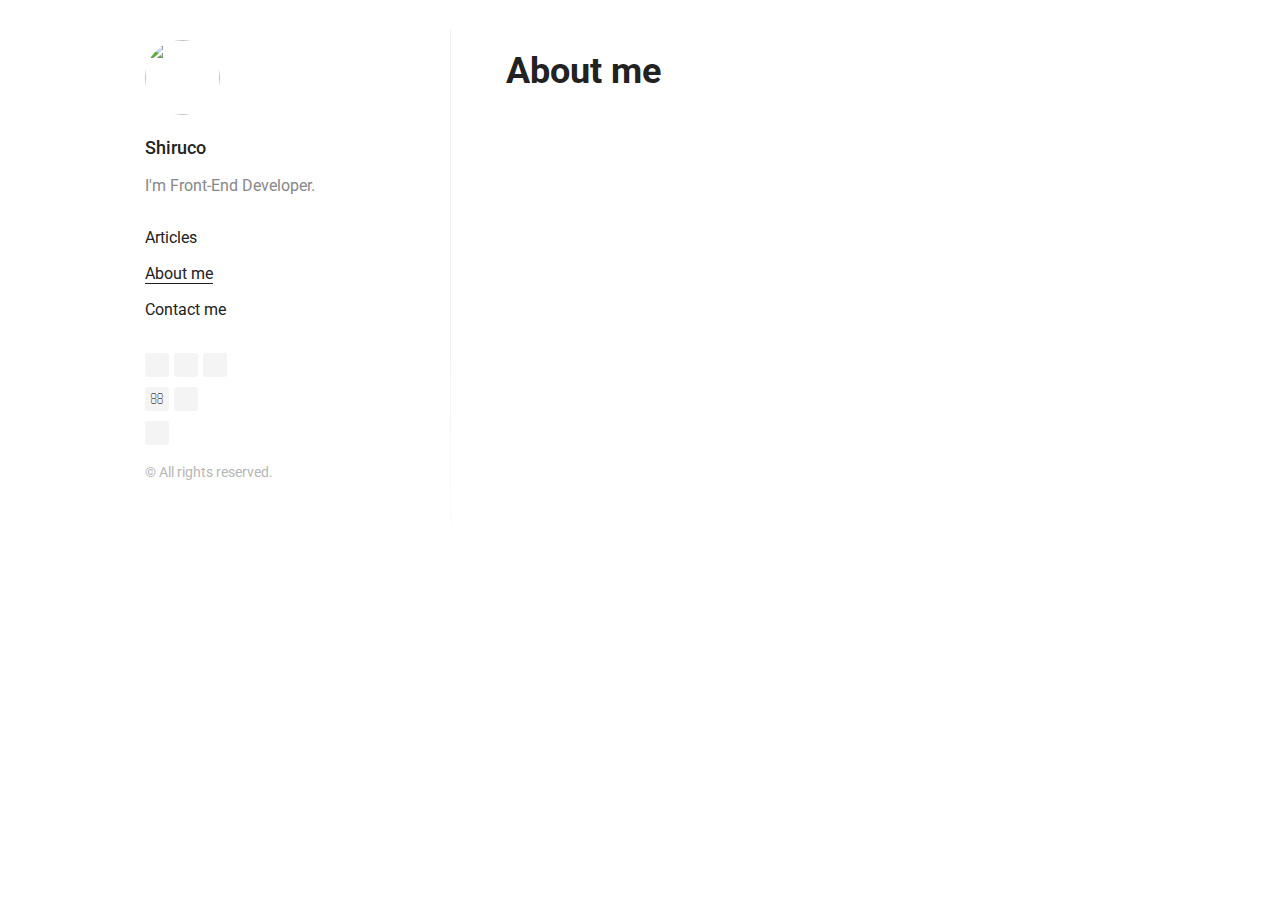
==== about/index.html @ 63e97c51 "Updates" ====
<!DOCTYPE html>
 <html lang="en"><head><meta charset="utf-8"/><meta http-equiv="X-UA-Compatible" content="IE=edge"/><meta name="viewport" content="width=device-width, initial-scale=1.0 maximum-scale=5.0"/><title data-react-helmet="true">About me - Shiruco log</title><link href="https://fonts.googleapis.com/css?family=Roboto:400,400italic,500,700&amp;subset=latin,cyrillic" rel="stylesheet" type="text/css"/><style>html{-ms-text-size-adjust:100%;-webkit-text-size-adjust:100%}body{margin:0}article,aside,cite,code,details,figcaption,figure,footer,header,hgroup,main,nav,section,small,summary{display:block}article,article ol,article ul,blockquote,body,div,figure,footer,header,input,nav,section{box-sizing:border-box}audio,canvas,progress,video{display:inline-block;vertical-align:baseline}audio:not([controls]){display:none;height:0}[hidden],template{display:none}a{background:transparent}a:active,a:hover{outline:0}abbr{letter-spacing:.1em}abbr[title]{border-bottom:1px dotted}b,strong{font-weight:700}dfn{font-style:italic}mark{background:#ff0;color:#000}small{font-size:70%}sub,sup{font-size:75%;line-height:0;position:relative;vertical-align:baseline}sup{top:-.5em}sub{bottom:-.25em}em,i{line-height:0;position:relative;vertical-align:baseline}img{border:0}svg:not(:root){overflow:hidden}hr{box-sizing:content-box;height:0}pre{overflow:auto}code,kbd,pre,samp{font-family:monospace,monospace}table{border-collapse:collapse;border-spacing:0}td,th{padding:0}img{max-width:100%;display:block;margin:inherit auto}.wrapper{max-width:1070px;margin-left:auto;margin-right:auto}.wrapper:after,.wrapper:before{content:"";display:table}.wrapper:after{clear:both}.content{width:calc(99.9% * 2/3 - 10px)}.content:nth-child(1n){float:left;margin-right:30px;clear:none}.content:last-child{margin-right:0}.content:nth-child(3n){margin-right:0;float:right}.content:nth-child(3n+1){clear:both}.main-inner{padding:40px 35px}@media screen and (max-width:1100px){.content{width:calc(99.9% * 2/4 - 15px)}.content:nth-child(1n){float:left;margin-right:30px;clear:none}.content:last-child{margin-right:0}.content:nth-child(4n){margin-right:0;float:right}.content:nth-child(4n+1){clear:both}.main-inner{padding:35px 20px}}@media screen and (max-width:900px){.content{width:calc(99.9% * 7/12 - 12.5px)}.content:nth-child(1n){float:left;margin-right:30px;clear:none}.content:last-child{margin-right:0}.content:nth-child(12n){margin-right:0;float:right}.content:nth-child(12n+1){clear:both}.main-inner{padding:30px 20px}}@media screen and (max-width:500px){.content{width:calc(99.9% * 4/4 - 0px)}.content:nth-child(1n){float:left;margin-right:30px;clear:none}.content:last-child{margin-right:0}.content:nth-child(4n){margin-right:0;float:right}.content:nth-child(4n+1){clear:both}.main-inner{padding:25px 20px}}@media screen and (min-width:40em){.floatLeft{float:left}}@media screen and (min-width:40em){.floatCenter{margin-left:auto;margin-right:auto}}@media screen and (min-width:40em){.floatRight{float:right}}@media screen and (min-width:40em){body,html{margin:0;width:100%;max-width:none}}html{box-sizing:border-box;font-size:16px;font-size:100%;font-family:Roboto,Arial,sans-serif;color:#222;-ms-text-size-adjust:100%;-webkit-text-size-adjust:100%}@media screen and (min-width:40em){html{font-size:18px;font-size:1.125rem}}*,:after,:before{box-sizing:inherit}body{margin:0}footer{display:block}body>footer{margin:0 auto;width:80%}header,main,section{display:block}a{background:transparent;color:#222;text-decoration:none;-webkit-transition:all .3s;transition:all .3s}a:active,a:hover{outline:0}a:active,a:hover{color:#222}article{display:block;margin:0 auto;width:80%}@media screen and (min-width:40em){article{max-width:945px;max-width:52.5rem}}audio{display:inline-block;vertical-align:baseline}audio:not([controls]){display:none;height:0}canvas{display:inline-block;vertical-align:baseline}pre{overflow:auto}code,kbd,pre,samp{font-family:monospace,monospace}code{padding:26px;padding:1.625rem;display:block}@media screen and (min-width:40em){code{padding:31px;padding:1.722222222222222rem}}details,figcaption,summary{display:block}figcaption{line-height:26px;line-height:1.625rem;color:#222;font-size:.8125rem;font-style:italic;margin-bottom:0;text-align:center}@media screen and (min-width:40em){figcaption{line-height:31px;line-height:1.722222222222222rem;margin-bottom:0}}figure{display:block}@media screen and (min-width:40em){figure.floatLeft,figure.floatRight{max-width:315px;max-width:17.5rem;padding:0 31px;padding:0 1.722222222222222rem}}@media screen and (min-width:40em){figure.floatLeft blockquote,figure.floatRight blockquote{padding:0;text-align:left}}@media screen and (min-width:40em){figure.floatLeft blockquote p,figure.floatRight blockquote p{font-size:19.2px;font-size:1.2rem;line-height:31px;line-height:1.722222222222222rem}}h1{font-size:40px;font-size:2.5rem;line-height:52px;line-height:3.25rem;margin-top:104px;margin-top:6.5rem;margin-bottom:26px;margin-bottom:1.625rem}h2{font-size:27px;font-size:1.6875rem;line-height:39px;line-height:2.4375rem;margin-top:65px;margin-top:4.0625rem;margin-bottom:13px;margin-bottom:.8125rem}h3{font-size:22px;font-size:1.375rem;margin-top:52px;margin-top:3.25rem}h3,h4{line-height:26px;line-height:1.625rem;margin-bottom:13px;margin-bottom:.8125rem}h4{font-size:19.2px;font-size:1.2rem;margin-top:39px;margin-top:2.4375rem}h5,h6{font-size:16px;font-size:1rem;line-height:26px;line-height:1.625rem;margin-top:65px;margin-top:4.0625rem;margin-bottom:13px;margin-bottom:.8125rem}@media screen and (min-width:40em){h1{font-size:40px;font-size:2.5rem;line-height:62px;line-height:3.444444444444445rem;margin-top:124px;margin-top:6.888888888888889rem;margin-bottom:31px;margin-bottom:1.722222222222222rem}h2{font-size:27px;font-size:1.6875rem;line-height:46.5px;line-height:2.583333333333334rem;margin-top:77.5px;margin-top:4.305555555555556rem;margin-bottom:15.5px;margin-bottom:.861111111111111rem}h3{font-size:22px;font-size:1.375rem;margin-top:62px;margin-top:3.444444444444445rem}h3,h4{line-height:31px;line-height:1.722222222222222rem;margin-bottom:15.5px;margin-bottom:.861111111111111rem}h4{font-size:19.2px;font-size:1.2rem;margin-top:46.5px;margin-top:2.583333333333334rem}h5,h6{font-size:16px;font-size:1rem;line-height:31px;line-height:1.722222222222222rem;margin-top:77.5px;margin-top:4.305555555555556rem;margin-bottom:15.5px;margin-bottom:.861111111111111rem}}h1+h2{margin-top:26px;margin-top:1.625rem}@media screen and (min-width:40em){h1+h2{margin-top:31px;margin-top:1.722222222222222rem}}h2+h3,h3+h4,h4+h5{margin-top:13px;margin-top:.8125rem}@media screen and (min-width:40em){h2+h3,h3+h4,h4+h5{margin-top:15.5px;margin-top:.861111111111111rem}}h5+h6{margin-top:-13px;margin-top:-.8125rem}@media screen and (min-width:40em){h5+h6{margin-top:-15.5px;margin-top:-.861111111111111rem}}h6{font-style:italic;font-weight:400}hgroup,hr{display:block}hr{margin-top:52px;margin-bottom:52px;box-sizing:content-box;border:0;color:#222;height:26px;height:1.625rem;margin:3.25rem auto;background-size:100% 26px;background-size:100% 1.625rem;background-image:-webkit-linear-gradient(top,transparent 1px,transparent 11px,#222 0,#222 15px,transparent 0,transparent 26px);background-image:linear-gradient(180deg,transparent 1px,transparent 11px,#222 0,#222 15px,transparent 0,transparent 26px);width:100px}@media screen and (min-width:40em){hr{background-size:100% 31px;background-size:100% 1.722222222222222rem;background-image:-webkit-linear-gradient(top,transparent 1px,transparent 13.5px,#222 0,#222 17.5px,transparent 0,transparent 31px);background-image:linear-gradient(180deg,transparent 1px,transparent 13.5px,#222 0,#222 17.5px,transparent 0,transparent 31px);margin-top:62px;margin-top:3.444444444444445rem;margin-bottom:62px;margin-bottom:3.444444444444445rem;height:31px;height:1.722222222222222rem}}img{border:0;max-width:100%;display:block;margin:inherit auto}svg:not(:root){overflow:hidden}ol li,ul li{margin-bottom:0}nav{display:block}progress{display:inline-block;vertical-align:baseline}blockquote{font-style:italic;padding-left:1.4375rem}@media screen and (min-width:40em){blockquote{padding-left:2rem}}cite{display:block;font-style:normal}figure blockquote{padding:26px 0;padding:1.625rem 0}@media screen and (min-width:40em){figure blockquote{padding:62px 0 31px;padding:3.444444444444445rem 0 1.722222222222222rem;text-align:center}}figure blockquote p{font-size:27px;font-size:1.6875rem;line-height:39px;line-height:2.4375rem}@media screen and (min-width:40em){figure blockquote p{font-size:27px;font-size:1.6875rem;line-height:46.5px;line-height:2.583333333333334rem}}table{border-collapse:collapse;border-spacing:0}td,th{padding:0}[hidden],template{display:none}abbr{letter-spacing:.1em}abbr[title]{border-bottom:1px dotted}b,strong{font-weight:700}dfn{font-style:italic}em,i{line-height:0;position:relative;vertical-align:baseline}mark{background:#ff0;color:#000}small{line-height:13px;line-height:.8125rem;font-size:70%}@media screen and (min-width:40em){small{line-height:15.5px;line-height:.861111111111111rem}}sub,sup{font-size:75%;line-height:0;position:relative;vertical-align:baseline}sup{top:-.5em}sub{bottom:-.25em}.attention-grabber{font-size:19.2px;font-size:1.2rem}.alignLeft{text-align:left}.alignCenter{text-align:center}.alignRight{text-align:right}.uppercase{letter-spacing:.1em;text-transform:uppercase}video{display:inline-block;vertical-align:baseline}.description{font-size:calc(12px + 2 * ((100vw - 420px) / 860));line-height:1.6}@media screen and (min-width:1280px){.description{font-size:14px}}@media screen and (max-width:420px){.description{font-size:12px}}.blog-post{margin-bottom:30px}.blog-post:last-child{margin-bottom:10px}.blog-post h2{margin-top:10px;line-height:30px;margin-bottom:20px}.blog-post h2 a:hover{border-bottom:1px solid}.blog-post p{font-size:16px;line-height:26px;margin-bottom:26px}.blog-post time{color:#222}.blog-post .blog-category,.blog-post time{font-size:14px;font-weight:500;text-transform:uppercase}.blog-post .blog-category{color:#f7a046}.blog-post .readmore{font-size:16px;color:#5d93ff}.blog-post .readmore:hover{border-bottom:1px solid}.blog-single{max-width:945px;margin-left:auto;margin-right:auto}.blog-single h1{text-align:center;margin-top:30px}.blog-single .text{line-height:31px;margin-bottom:31px}.blog-single .date-published,.blog-single .text :not(div),.blog-single h1{max-width:630px;margin-left:auto;margin-right:auto}.blog-single .text img{max-width:100%;height:auto}.blog-single .footer{max-width:630px;margin-left:auto;margin-right:auto;line-height:31px;margin-bottom:31px}.gohome{position:fixed;left:20px;font-size:16px;text-align:center;padding:8px 16px;color:#999;background:#f4f4f4;font-weight:400;border-radius:3px}.gohome:focus,.gohome:hover{color:#444;background:#f4f4f4;border:0}@media (max-width:900px){.blog-single h1{margin-top:15px}.blog-single .footer,.blog-single .text{padding:0 15px;line-height:26px;margin-bottom:26px}.gohome{position:static;margin:20px auto 0;text-align:center;width:85px;display:block}}p>code,span>code{white-space:pre;white-space:pre-wrap;white-space:pre-line;white-space:-pre-wrap;white-space:-o-pre-wrap;white-space:-moz-pre-wrap;white-space:-hp-pre-wrap;word-wrap:break-word;display:inline;font-family:Inconsolata,monospace,serif;max-width:100%;overflow:auto;padding:.25em .5em}p>code,pre code,span>code{border-radius:3px;background:#f8f8f8}pre code{display:block;overflow-x:auto;padding:.5em 1em;color:#333}.hljs-comment,.hljs-quote{color:#998;font-style:italic}.hljs-keyword,.hljs-selector-tag,.hljs-subst{color:#333;font-weight:700}.hljs-literal,.hljs-number,.hljs-tag .hljs-attr,.hljs-template-variable,.hljs-variable{color:teal}.hljs-doctag,.hljs-string{color:#d14}.hljs-section,.hljs-selector-id,.hljs-title{color:#900;font-weight:700}.hljs-subst{font-weight:400}.hljs-class .hljs-title,.hljs-type{color:#458;font-weight:700}.hljs-attribute,.hljs-name,.hljs-tag{color:navy;font-weight:400}.hljs-link,.hljs-regexp{color:#009926}.hljs-bullet,.hljs-symbol{color:#990073}.hljs-built_in,.hljs-builtin-name{color:#0086b3}.hljs-meta{color:#999;font-weight:700}.hljs-deletion{background:#fdd}.hljs-addition{background:#dfd}.hljs-emphasis{font-style:italic}.hljs-strong{font-weight:700}.blog-nav{margin:20px 0 10px}.blog-nav ul{list-style:none;padding-left:0}.blog-nav ul li{margin:10px 0}.blog-nav ul li a{font-size:16px;line-height:26px;margin-bottom:26px;border-bottom:0;font-weight:400;color:#222}.blog-nav ul li a.current,.blog-nav ul li a:hover{border-bottom:1px solid}.blog-social{margin-top:30px}.blog-social ul:after,.blog-social ul:before{content:" ";display:table}.blog-social ul:after{clear:both}.blog-social ul{list-style:none;padding:0;margin:10px 0;zoom:1}.blog-social ul>li{float:left;margin-right:5px;text-align:center;height:24px;width:24px;border-radius:3px;background:#f4f4f4}.blog-social ul>li:hover{background:#f4f4f4}.blog-social ul>li>a{border-bottom:0}.blog-social ul>li>a>i{color:#606060;font-size:14px;line-height:24px}.blog-social ul>li:hover a>i{color:#444}/*!
 *  Font Awesome 4.5.0 by @davegandy - http://fontawesome.io - @fontawesome
 *  License - http://fontawesome.io/license (Font: SIL OFL 1.1, CSS: MIT License)
 */@font-face{font-family:FontAwesome;src:url(/shiruco-log/32400f4e08932a94d8bfd2422702c446.eot);src:url(/shiruco-log/32400f4e08932a94d8bfd2422702c446.eot?#iefix&v=4.5.0) format("embedded-opentype"),url(/shiruco-log/db812d8a70a4e88e888744c1c9a27e89.woff2) format("woff2"),url(/shiruco-log/a35720c2fed2c7f043bc7e4ffb45e073.woff) format("woff"),url(/shiruco-log/a3de2170e4e9df77161ea5d3f31b2668.ttf) format("truetype"),url([data-uri]) format("svg");font-weight:400;font-style:normal}.fa{display:inline-block;font:normal normal normal 14px/1 FontAwesome;font-size:inherit;text-rendering:auto;-webkit-font-smoothing:antialiased;-moz-osx-font-smoothing:grayscale}.fa-lg{font-size:1.33333333em;line-height:.75em;vertical-align:-15%}.fa-2x{font-size:2em}.fa-3x{font-size:3em}.fa-4x{font-size:4em}.fa-5x{font-size:5em}.fa-fw{width:1.28571429em;text-align:center}.fa-ul{padding-left:0;margin-left:2.14285714em;list-style-type:none}.fa-ul>li{position:relative}.fa-li{position:absolute;left:-2.14285714em;width:2.14285714em;top:.14285714em;text-align:center}.fa-li.fa-lg{left:-1.85714286em}.fa-border{padding:.2em .25em .15em;border:.08em solid #eee;border-radius:.1em}.fa-pull-left{float:left}.fa-pull-right{float:right}.fa.fa-pull-left{margin-right:.3em}.fa.fa-pull-right{margin-left:.3em}.pull-right{float:right}.pull-left{float:left}.fa.pull-left{margin-right:.3em}.fa.pull-right{margin-left:.3em}.fa-spin{-webkit-animation:fa-spin 2s infinite linear;animation:fa-spin 2s infinite linear}.fa-pulse{-webkit-animation:fa-spin 1s infinite steps(8);animation:fa-spin 1s infinite steps(8)}@-webkit-keyframes fa-spin{0%{-webkit-transform:rotate(0deg);transform:rotate(0deg)}to{-webkit-transform:rotate(359deg);transform:rotate(359deg)}}@keyframes fa-spin{0%{-webkit-transform:rotate(0deg);transform:rotate(0deg)}to{-webkit-transform:rotate(359deg);transform:rotate(359deg)}}.fa-rotate-90{filter:progid:DXImageTransform.Microsoft.BasicImage(rotation=1);-webkit-transform:rotate(90deg);transform:rotate(90deg)}.fa-rotate-180{filter:progid:DXImageTransform.Microsoft.BasicImage(rotation=2);-webkit-transform:rotate(180deg);transform:rotate(180deg)}.fa-rotate-270{filter:progid:DXImageTransform.Microsoft.BasicImage(rotation=3);-webkit-transform:rotate(270deg);transform:rotate(270deg)}.fa-flip-horizontal{filter:progid:DXImageTransform.Microsoft.BasicImage(rotation=0,mirror=1);-webkit-transform:scaleX(-1);transform:scaleX(-1)}.fa-flip-vertical{filter:progid:DXImageTransform.Microsoft.BasicImage(rotation=2,mirror=1);-webkit-transform:scaleY(-1);transform:scaleY(-1)}:root .fa-flip-horizontal,:root .fa-flip-vertical,:root .fa-rotate-90,:root .fa-rotate-180,:root .fa-rotate-270{-webkit-filter:none;filter:none}.fa-stack{position:relative;display:inline-block;width:2em;height:2em;line-height:2em;vertical-align:middle}.fa-stack-1x,.fa-stack-2x{position:absolute;left:0;width:100%;text-align:center}.fa-stack-1x{line-height:inherit}.fa-stack-2x{font-size:2em}.fa-inverse{color:#fff}.fa-glass:before{content:"\F000"}.fa-music:before{content:"\F001"}.fa-search:before{content:"\F002"}.fa-envelope-o:before{content:"\F003"}.fa-heart:before{content:"\F004"}.fa-star:before{content:"\F005"}.fa-star-o:before{content:"\F006"}.fa-user:before{content:"\F007"}.fa-film:before{content:"\F008"}.fa-th-large:before{content:"\F009"}.fa-th:before{content:"\F00A"}.fa-th-list:before{content:"\F00B"}.fa-check:before{content:"\F00C"}.fa-close:before,.fa-remove:before,.fa-times:before{content:"\F00D"}.fa-search-plus:before{content:"\F00E"}.fa-search-minus:before{content:"\F010"}.fa-power-off:before{content:"\F011"}.fa-signal:before{content:"\F012"}.fa-cog:before,.fa-gear:before{content:"\F013"}.fa-trash-o:before{content:"\F014"}.fa-home:before{content:"\F015"}.fa-file-o:before{content:"\F016"}.fa-clock-o:before{content:"\F017"}.fa-road:before{content:"\F018"}.fa-download:before{content:"\F019"}.fa-arrow-circle-o-down:before{content:"\F01A"}.fa-arrow-circle-o-up:before{content:"\F01B"}.fa-inbox:before{content:"\F01C"}.fa-play-circle-o:before{content:"\F01D"}.fa-repeat:before,.fa-rotate-right:before{content:"\F01E"}.fa-refresh:before{content:"\F021"}.fa-list-alt:before{content:"\F022"}.fa-lock:before{content:"\F023"}.fa-flag:before{content:"\F024"}.fa-headphones:before{content:"\F025"}.fa-volume-off:before{content:"\F026"}.fa-volume-down:before{content:"\F027"}.fa-volume-up:before{content:"\F028"}.fa-qrcode:before{content:"\F029"}.fa-barcode:before{content:"\F02A"}.fa-tag:before{content:"\F02B"}.fa-tags:before{content:"\F02C"}.fa-book:before{content:"\F02D"}.fa-bookmark:before{content:"\F02E"}.fa-print:before{content:"\F02F"}.fa-camera:before{content:"\F030"}.fa-font:before{content:"\F031"}.fa-bold:before{content:"\F032"}.fa-italic:before{content:"\F033"}.fa-text-height:before{content:"\F034"}.fa-text-width:before{content:"\F035"}.fa-align-left:before{content:"\F036"}.fa-align-center:before{content:"\F037"}.fa-align-right:before{content:"\F038"}.fa-align-justify:before{content:"\F039"}.fa-list:before{content:"\F03A"}.fa-dedent:before,.fa-outdent:before{content:"\F03B"}.fa-indent:before{content:"\F03C"}.fa-video-camera:before{content:"\F03D"}.fa-image:before,.fa-photo:before,.fa-picture-o:before{content:"\F03E"}.fa-pencil:before{content:"\F040"}.fa-map-marker:before{content:"\F041"}.fa-adjust:before{content:"\F042"}.fa-tint:before{content:"\F043"}.fa-edit:before,.fa-pencil-square-o:before{content:"\F044"}.fa-share-square-o:before{content:"\F045"}.fa-check-square-o:before{content:"\F046"}.fa-arrows:before{content:"\F047"}.fa-step-backward:before{content:"\F048"}.fa-fast-backward:before{content:"\F049"}.fa-backward:before{content:"\F04A"}.fa-play:before{content:"\F04B"}.fa-pause:before{content:"\F04C"}.fa-stop:before{content:"\F04D"}.fa-forward:before{content:"\F04E"}.fa-fast-forward:before{content:"\F050"}.fa-step-forward:before{content:"\F051"}.fa-eject:before{content:"\F052"}.fa-chevron-left:before{content:"\F053"}.fa-chevron-right:before{content:"\F054"}.fa-plus-circle:before{content:"\F055"}.fa-minus-circle:before{content:"\F056"}.fa-times-circle:before{content:"\F057"}.fa-check-circle:before{content:"\F058"}.fa-question-circle:before{content:"\F059"}.fa-info-circle:before{content:"\F05A"}.fa-crosshairs:before{content:"\F05B"}.fa-times-circle-o:before{content:"\F05C"}.fa-check-circle-o:before{content:"\F05D"}.fa-ban:before{content:"\F05E"}.fa-arrow-left:before{content:"\F060"}.fa-arrow-right:before{content:"\F061"}.fa-arrow-up:before{content:"\F062"}.fa-arrow-down:before{content:"\F063"}.fa-mail-forward:before,.fa-share:before{content:"\F064"}.fa-expand:before{content:"\F065"}.fa-compress:before{content:"\F066"}.fa-plus:before{content:"\F067"}.fa-minus:before{content:"\F068"}.fa-asterisk:before{content:"\F069"}.fa-exclamation-circle:before{content:"\F06A"}.fa-gift:before{content:"\F06B"}.fa-leaf:before{content:"\F06C"}.fa-fire:before{content:"\F06D"}.fa-eye:before{content:"\F06E"}.fa-eye-slash:before{content:"\F070"}.fa-exclamation-triangle:before,.fa-warning:before{content:"\F071"}.fa-plane:before{content:"\F072"}.fa-calendar:before{content:"\F073"}.fa-random:before{content:"\F074"}.fa-comment:before{content:"\F075"}.fa-magnet:before{content:"\F076"}.fa-chevron-up:before{content:"\F077"}.fa-chevron-down:before{content:"\F078"}.fa-retweet:before{content:"\F079"}.fa-shopping-cart:before{content:"\F07A"}.fa-folder:before{content:"\F07B"}.fa-folder-open:before{content:"\F07C"}.fa-arrows-v:before{content:"\F07D"}.fa-arrows-h:before{content:"\F07E"}.fa-bar-chart-o:before,.fa-bar-chart:before{content:"\F080"}.fa-twitter-square:before{content:"\F081"}.fa-facebook-square:before{content:"\F082"}.fa-camera-retro:before{content:"\F083"}.fa-key:before{content:"\F084"}.fa-cogs:before,.fa-gears:before{content:"\F085"}.fa-comments:before{content:"\F086"}.fa-thumbs-o-up:before{content:"\F087"}.fa-thumbs-o-down:before{content:"\F088"}.fa-star-half:before{content:"\F089"}.fa-heart-o:before{content:"\F08A"}.fa-sign-out:before{content:"\F08B"}.fa-linkedin-square:before{content:"\F08C"}.fa-thumb-tack:before{content:"\F08D"}.fa-external-link:before{content:"\F08E"}.fa-sign-in:before{content:"\F090"}.fa-trophy:before{content:"\F091"}.fa-github-square:before{content:"\F092"}.fa-upload:before{content:"\F093"}.fa-lemon-o:before{content:"\F094"}.fa-phone:before{content:"\F095"}.fa-square-o:before{content:"\F096"}.fa-bookmark-o:before{content:"\F097"}.fa-phone-square:before{content:"\F098"}.fa-twitter:before{content:"\F099"}.fa-facebook-f:before,.fa-facebook:before{content:"\F09A"}.fa-github:before{content:"\F09B"}.fa-unlock:before{content:"\F09C"}.fa-credit-card:before{content:"\F09D"}.fa-feed:before,.fa-rss:before{content:"\F09E"}.fa-hdd-o:before{content:"\F0A0"}.fa-bullhorn:before{content:"\F0A1"}.fa-bell:before{content:"\F0F3"}.fa-certificate:before{content:"\F0A3"}.fa-hand-o-right:before{content:"\F0A4"}.fa-hand-o-left:before{content:"\F0A5"}.fa-hand-o-up:before{content:"\F0A6"}.fa-hand-o-down:before{content:"\F0A7"}.fa-arrow-circle-left:before{content:"\F0A8"}.fa-arrow-circle-right:before{content:"\F0A9"}.fa-arrow-circle-up:before{content:"\F0AA"}.fa-arrow-circle-down:before{content:"\F0AB"}.fa-globe:before{content:"\F0AC"}.fa-wrench:before{content:"\F0AD"}.fa-tasks:before{content:"\F0AE"}.fa-filter:before{content:"\F0B0"}.fa-briefcase:before{content:"\F0B1"}.fa-arrows-alt:before{content:"\F0B2"}.fa-group:before,.fa-users:before{content:"\F0C0"}.fa-chain:before,.fa-link:before{content:"\F0C1"}.fa-cloud:before{content:"\F0C2"}.fa-flask:before{content:"\F0C3"}.fa-cut:before,.fa-scissors:before{content:"\F0C4"}.fa-copy:before,.fa-files-o:before{content:"\F0C5"}.fa-paperclip:before{content:"\F0C6"}.fa-floppy-o:before,.fa-save:before{content:"\F0C7"}.fa-square:before{content:"\F0C8"}.fa-bars:before,.fa-navicon:before,.fa-reorder:before{content:"\F0C9"}.fa-list-ul:before{content:"\F0CA"}.fa-list-ol:before{content:"\F0CB"}.fa-strikethrough:before{content:"\F0CC"}.fa-underline:before{content:"\F0CD"}.fa-table:before{content:"\F0CE"}.fa-magic:before{content:"\F0D0"}.fa-truck:before{content:"\F0D1"}.fa-pinterest:before{content:"\F0D2"}.fa-pinterest-square:before{content:"\F0D3"}.fa-google-plus-square:before{content:"\F0D4"}.fa-google-plus:before{content:"\F0D5"}.fa-money:before{content:"\F0D6"}.fa-caret-down:before{content:"\F0D7"}.fa-caret-up:before{content:"\F0D8"}.fa-caret-left:before{content:"\F0D9"}.fa-caret-right:before{content:"\F0DA"}.fa-columns:before{content:"\F0DB"}.fa-sort:before,.fa-unsorted:before{content:"\F0DC"}.fa-sort-desc:before,.fa-sort-down:before{content:"\F0DD"}.fa-sort-asc:before,.fa-sort-up:before{content:"\F0DE"}.fa-envelope:before{content:"\F0E0"}.fa-linkedin:before{content:"\F0E1"}.fa-rotate-left:before,.fa-undo:before{content:"\F0E2"}.fa-gavel:before,.fa-legal:before{content:"\F0E3"}.fa-dashboard:before,.fa-tachometer:before{content:"\F0E4"}.fa-comment-o:before{content:"\F0E5"}.fa-comments-o:before{content:"\F0E6"}.fa-bolt:before,.fa-flash:before{content:"\F0E7"}.fa-sitemap:before{content:"\F0E8"}.fa-umbrella:before{content:"\F0E9"}.fa-clipboard:before,.fa-paste:before{content:"\F0EA"}.fa-lightbulb-o:before{content:"\F0EB"}.fa-exchange:before{content:"\F0EC"}.fa-cloud-download:before{content:"\F0ED"}.fa-cloud-upload:before{content:"\F0EE"}.fa-user-md:before{content:"\F0F0"}.fa-stethoscope:before{content:"\F0F1"}.fa-suitcase:before{content:"\F0F2"}.fa-bell-o:before{content:"\F0A2"}.fa-coffee:before{content:"\F0F4"}.fa-cutlery:before{content:"\F0F5"}.fa-file-text-o:before{content:"\F0F6"}.fa-building-o:before{content:"\F0F7"}.fa-hospital-o:before{content:"\F0F8"}.fa-ambulance:before{content:"\F0F9"}.fa-medkit:before{content:"\F0FA"}.fa-fighter-jet:before{content:"\F0FB"}.fa-beer:before{content:"\F0FC"}.fa-h-square:before{content:"\F0FD"}.fa-plus-square:before{content:"\F0FE"}.fa-angle-double-left:before{content:"\F100"}.fa-angle-double-right:before{content:"\F101"}.fa-angle-double-up:before{content:"\F102"}.fa-angle-double-down:before{content:"\F103"}.fa-angle-left:before{content:"\F104"}.fa-angle-right:before{content:"\F105"}.fa-angle-up:before{content:"\F106"}.fa-angle-down:before{content:"\F107"}.fa-desktop:before{content:"\F108"}.fa-laptop:before{content:"\F109"}.fa-tablet:before{content:"\F10A"}.fa-mobile-phone:before,.fa-mobile:before{content:"\F10B"}.fa-circle-o:before{content:"\F10C"}.fa-quote-left:before{content:"\F10D"}.fa-quote-right:before{content:"\F10E"}.fa-spinner:before{content:"\F110"}.fa-circle:before{content:"\F111"}.fa-mail-reply:before,.fa-reply:before{content:"\F112"}.fa-github-alt:before{content:"\F113"}.fa-folder-o:before{content:"\F114"}.fa-folder-open-o:before{content:"\F115"}.fa-smile-o:before{content:"\F118"}.fa-frown-o:before{content:"\F119"}.fa-meh-o:before{content:"\F11A"}.fa-gamepad:before{content:"\F11B"}.fa-keyboard-o:before{content:"\F11C"}.fa-flag-o:before{content:"\F11D"}.fa-flag-checkered:before{content:"\F11E"}.fa-terminal:before{content:"\F120"}.fa-code:before{content:"\F121"}.fa-mail-reply-all:before,.fa-reply-all:before{content:"\F122"}.fa-star-half-empty:before,.fa-star-half-full:before,.fa-star-half-o:before{content:"\F123"}.fa-location-arrow:before{content:"\F124"}.fa-crop:before{content:"\F125"}.fa-code-fork:before{content:"\F126"}.fa-chain-broken:before,.fa-unlink:before{content:"\F127"}.fa-question:before{content:"\F128"}.fa-info:before{content:"\F129"}.fa-exclamation:before{content:"\F12A"}.fa-superscript:before{content:"\F12B"}.fa-subscript:before{content:"\F12C"}.fa-eraser:before{content:"\F12D"}.fa-puzzle-piece:before{content:"\F12E"}.fa-microphone:before{content:"\F130"}.fa-microphone-slash:before{content:"\F131"}.fa-shield:before{content:"\F132"}.fa-calendar-o:before{content:"\F133"}.fa-fire-extinguisher:before{content:"\F134"}.fa-rocket:before{content:"\F135"}.fa-maxcdn:before{content:"\F136"}.fa-chevron-circle-left:before{content:"\F137"}.fa-chevron-circle-right:before{content:"\F138"}.fa-chevron-circle-up:before{content:"\F139"}.fa-chevron-circle-down:before{content:"\F13A"}.fa-html5:before{content:"\F13B"}.fa-css3:before{content:"\F13C"}.fa-anchor:before{content:"\F13D"}.fa-unlock-alt:before{content:"\F13E"}.fa-bullseye:before{content:"\F140"}.fa-ellipsis-h:before{content:"\F141"}.fa-ellipsis-v:before{content:"\F142"}.fa-rss-square:before{content:"\F143"}.fa-play-circle:before{content:"\F144"}.fa-ticket:before{content:"\F145"}.fa-minus-square:before{content:"\F146"}.fa-minus-square-o:before{content:"\F147"}.fa-level-up:before{content:"\F148"}.fa-level-down:before{content:"\F149"}.fa-check-square:before{content:"\F14A"}.fa-pencil-square:before{content:"\F14B"}.fa-external-link-square:before{content:"\F14C"}.fa-share-square:before{content:"\F14D"}.fa-compass:before{content:"\F14E"}.fa-caret-square-o-down:before,.fa-toggle-down:before{content:"\F150"}.fa-caret-square-o-up:before,.fa-toggle-up:before{content:"\F151"}.fa-caret-square-o-right:before,.fa-toggle-right:before{content:"\F152"}.fa-eur:before,.fa-euro:before{content:"\F153"}.fa-gbp:before{content:"\F154"}.fa-dollar:before,.fa-usd:before{content:"\F155"}.fa-inr:before,.fa-rupee:before{content:"\F156"}.fa-cny:before,.fa-jpy:before,.fa-rmb:before,.fa-yen:before{content:"\F157"}.fa-rouble:before,.fa-rub:before,.fa-ruble:before{content:"\F158"}.fa-krw:before,.fa-won:before{content:"\F159"}.fa-bitcoin:before,.fa-btc:before{content:"\F15A"}.fa-file:before{content:"\F15B"}.fa-file-text:before{content:"\F15C"}.fa-sort-alpha-asc:before{content:"\F15D"}.fa-sort-alpha-desc:before{content:"\F15E"}.fa-sort-amount-asc:before{content:"\F160"}.fa-sort-amount-desc:before{content:"\F161"}.fa-sort-numeric-asc:before{content:"\F162"}.fa-sort-numeric-desc:before{content:"\F163"}.fa-thumbs-up:before{content:"\F164"}.fa-thumbs-down:before{content:"\F165"}.fa-youtube-square:before{content:"\F166"}.fa-youtube:before{content:"\F167"}.fa-xing:before{content:"\F168"}.fa-xing-square:before{content:"\F169"}.fa-youtube-play:before{content:"\F16A"}.fa-dropbox:before{content:"\F16B"}.fa-stack-overflow:before{content:"\F16C"}.fa-instagram:before{content:"\F16D"}.fa-flickr:before{content:"\F16E"}.fa-adn:before{content:"\F170"}.fa-bitbucket:before{content:"\F171"}.fa-bitbucket-square:before{content:"\F172"}.fa-tumblr:before{content:"\F173"}.fa-tumblr-square:before{content:"\F174"}.fa-long-arrow-down:before{content:"\F175"}.fa-long-arrow-up:before{content:"\F176"}.fa-long-arrow-left:before{content:"\F177"}.fa-long-arrow-right:before{content:"\F178"}.fa-apple:before{content:"\F179"}.fa-windows:before{content:"\F17A"}.fa-android:before{content:"\F17B"}.fa-linux:before{content:"\F17C"}.fa-dribbble:before{content:"\F17D"}.fa-skype:before{content:"\F17E"}.fa-foursquare:before{content:"\F180"}.fa-trello:before{content:"\F181"}.fa-female:before{content:"\F182"}.fa-male:before{content:"\F183"}.fa-gittip:before,.fa-gratipay:before{content:"\F184"}.fa-sun-o:before{content:"\F185"}.fa-moon-o:before{content:"\F186"}.fa-archive:before{content:"\F187"}.fa-bug:before{content:"\F188"}.fa-vk:before{content:"\F189"}.fa-weibo:before{content:"\F18A"}.fa-renren:before{content:"\F18B"}.fa-pagelines:before{content:"\F18C"}.fa-stack-exchange:before{content:"\F18D"}.fa-arrow-circle-o-right:before{content:"\F18E"}.fa-arrow-circle-o-left:before{content:"\F190"}.fa-caret-square-o-left:before,.fa-toggle-left:before{content:"\F191"}.fa-dot-circle-o:before{content:"\F192"}.fa-wheelchair:before{content:"\F193"}.fa-vimeo-square:before{content:"\F194"}.fa-try:before,.fa-turkish-lira:before{content:"\F195"}.fa-plus-square-o:before{content:"\F196"}.fa-space-shuttle:before{content:"\F197"}.fa-slack:before{content:"\F198"}.fa-envelope-square:before{content:"\F199"}.fa-wordpress:before{content:"\F19A"}.fa-openid:before{content:"\F19B"}.fa-bank:before,.fa-institution:before,.fa-university:before{content:"\F19C"}.fa-graduation-cap:before,.fa-mortar-board:before{content:"\F19D"}.fa-yahoo:before{content:"\F19E"}.fa-google:before{content:"\F1A0"}.fa-reddit:before{content:"\F1A1"}.fa-reddit-square:before{content:"\F1A2"}.fa-stumbleupon-circle:before{content:"\F1A3"}.fa-stumbleupon:before{content:"\F1A4"}.fa-delicious:before{content:"\F1A5"}.fa-digg:before{content:"\F1A6"}.fa-pied-piper:before{content:"\F1A7"}.fa-pied-piper-alt:before{content:"\F1A8"}.fa-drupal:before{content:"\F1A9"}.fa-joomla:before{content:"\F1AA"}.fa-language:before{content:"\F1AB"}.fa-fax:before{content:"\F1AC"}.fa-building:before{content:"\F1AD"}.fa-child:before{content:"\F1AE"}.fa-paw:before{content:"\F1B0"}.fa-spoon:before{content:"\F1B1"}.fa-cube:before{content:"\F1B2"}.fa-cubes:before{content:"\F1B3"}.fa-behance:before{content:"\F1B4"}.fa-behance-square:before{content:"\F1B5"}.fa-steam:before{content:"\F1B6"}.fa-steam-square:before{content:"\F1B7"}.fa-recycle:before{content:"\F1B8"}.fa-automobile:before,.fa-car:before{content:"\F1B9"}.fa-cab:before,.fa-taxi:before{content:"\F1BA"}.fa-tree:before{content:"\F1BB"}.fa-spotify:before{content:"\F1BC"}.fa-deviantart:before{content:"\F1BD"}.fa-soundcloud:before{content:"\F1BE"}.fa-database:before{content:"\F1C0"}.fa-file-pdf-o:before{content:"\F1C1"}.fa-file-word-o:before{content:"\F1C2"}.fa-file-excel-o:before{content:"\F1C3"}.fa-file-powerpoint-o:before{content:"\F1C4"}.fa-file-image-o:before,.fa-file-photo-o:before,.fa-file-picture-o:before{content:"\F1C5"}.fa-file-archive-o:before,.fa-file-zip-o:before{content:"\F1C6"}.fa-file-audio-o:before,.fa-file-sound-o:before{content:"\F1C7"}.fa-file-movie-o:before,.fa-file-video-o:before{content:"\F1C8"}.fa-file-code-o:before{content:"\F1C9"}.fa-vine:before{content:"\F1CA"}.fa-codepen:before{content:"\F1CB"}.fa-jsfiddle:before{content:"\F1CC"}.fa-life-bouy:before,.fa-life-buoy:before,.fa-life-ring:before,.fa-life-saver:before,.fa-support:before{content:"\F1CD"}.fa-circle-o-notch:before{content:"\F1CE"}.fa-ra:before,.fa-rebel:before{content:"\F1D0"}.fa-empire:before,.fa-ge:before{content:"\F1D1"}.fa-git-square:before{content:"\F1D2"}.fa-git:before{content:"\F1D3"}.fa-hacker-news:before,.fa-y-combinator-square:before,.fa-yc-square:before{content:"\F1D4"}.fa-tencent-weibo:before{content:"\F1D5"}.fa-qq:before{content:"\F1D6"}.fa-wechat:before,.fa-weixin:before{content:"\F1D7"}.fa-paper-plane:before,.fa-send:before{content:"\F1D8"}.fa-paper-plane-o:before,.fa-send-o:before{content:"\F1D9"}.fa-history:before{content:"\F1DA"}.fa-circle-thin:before{content:"\F1DB"}.fa-header:before{content:"\F1DC"}.fa-paragraph:before{content:"\F1DD"}.fa-sliders:before{content:"\F1DE"}.fa-share-alt:before{content:"\F1E0"}.fa-share-alt-square:before{content:"\F1E1"}.fa-bomb:before{content:"\F1E2"}.fa-futbol-o:before,.fa-soccer-ball-o:before{content:"\F1E3"}.fa-tty:before{content:"\F1E4"}.fa-binoculars:before{content:"\F1E5"}.fa-plug:before{content:"\F1E6"}.fa-slideshare:before{content:"\F1E7"}.fa-twitch:before{content:"\F1E8"}.fa-yelp:before{content:"\F1E9"}.fa-newspaper-o:before{content:"\F1EA"}.fa-wifi:before{content:"\F1EB"}.fa-calculator:before{content:"\F1EC"}.fa-paypal:before{content:"\F1ED"}.fa-google-wallet:before{content:"\F1EE"}.fa-cc-visa:before{content:"\F1F0"}.fa-cc-mastercard:before{content:"\F1F1"}.fa-cc-discover:before{content:"\F1F2"}.fa-cc-amex:before{content:"\F1F3"}.fa-cc-paypal:before{content:"\F1F4"}.fa-cc-stripe:before{content:"\F1F5"}.fa-bell-slash:before{content:"\F1F6"}.fa-bell-slash-o:before{content:"\F1F7"}.fa-trash:before{content:"\F1F8"}.fa-copyright:before{content:"\F1F9"}.fa-at:before{content:"\F1FA"}.fa-eyedropper:before{content:"\F1FB"}.fa-paint-brush:before{content:"\F1FC"}.fa-birthday-cake:before{content:"\F1FD"}.fa-area-chart:before{content:"\F1FE"}.fa-pie-chart:before{content:"\F200"}.fa-line-chart:before{content:"\F201"}.fa-lastfm:before{content:"\F202"}.fa-lastfm-square:before{content:"\F203"}.fa-toggle-off:before{content:"\F204"}.fa-toggle-on:before{content:"\F205"}.fa-bicycle:before{content:"\F206"}.fa-bus:before{content:"\F207"}.fa-ioxhost:before{content:"\F208"}.fa-angellist:before{content:"\F209"}.fa-cc:before{content:"\F20A"}.fa-ils:before,.fa-shekel:before,.fa-sheqel:before{content:"\F20B"}.fa-meanpath:before{content:"\F20C"}.fa-buysellads:before{content:"\F20D"}.fa-connectdevelop:before{content:"\F20E"}.fa-dashcube:before{content:"\F210"}.fa-forumbee:before{content:"\F211"}.fa-leanpub:before{content:"\F212"}.fa-sellsy:before{content:"\F213"}.fa-shirtsinbulk:before{content:"\F214"}.fa-simplybuilt:before{content:"\F215"}.fa-skyatlas:before{content:"\F216"}.fa-cart-plus:before{content:"\F217"}.fa-cart-arrow-down:before{content:"\F218"}.fa-diamond:before{content:"\F219"}.fa-ship:before{content:"\F21A"}.fa-user-secret:before{content:"\F21B"}.fa-motorcycle:before{content:"\F21C"}.fa-street-view:before{content:"\F21D"}.fa-heartbeat:before{content:"\F21E"}.fa-venus:before{content:"\F221"}.fa-mars:before{content:"\F222"}.fa-mercury:before{content:"\F223"}.fa-intersex:before,.fa-transgender:before{content:"\F224"}.fa-transgender-alt:before{content:"\F225"}.fa-venus-double:before{content:"\F226"}.fa-mars-double:before{content:"\F227"}.fa-venus-mars:before{content:"\F228"}.fa-mars-stroke:before{content:"\F229"}.fa-mars-stroke-v:before{content:"\F22A"}.fa-mars-stroke-h:before{content:"\F22B"}.fa-neuter:before{content:"\F22C"}.fa-genderless:before{content:"\F22D"}.fa-facebook-official:before{content:"\F230"}.fa-pinterest-p:before{content:"\F231"}.fa-whatsapp:before{content:"\F232"}.fa-server:before{content:"\F233"}.fa-user-plus:before{content:"\F234"}.fa-user-times:before{content:"\F235"}.fa-bed:before,.fa-hotel:before{content:"\F236"}.fa-viacoin:before{content:"\F237"}.fa-train:before{content:"\F238"}.fa-subway:before{content:"\F239"}.fa-medium:before{content:"\F23A"}.fa-y-combinator:before,.fa-yc:before{content:"\F23B"}.fa-optin-monster:before{content:"\F23C"}.fa-opencart:before{content:"\F23D"}.fa-expeditedssl:before{content:"\F23E"}.fa-battery-4:before,.fa-battery-full:before{content:"\F240"}.fa-battery-3:before,.fa-battery-three-quarters:before{content:"\F241"}.fa-battery-2:before,.fa-battery-half:before{content:"\F242"}.fa-battery-1:before,.fa-battery-quarter:before{content:"\F243"}.fa-battery-0:before,.fa-battery-empty:before{content:"\F244"}.fa-mouse-pointer:before{content:"\F245"}.fa-i-cursor:before{content:"\F246"}.fa-object-group:before{content:"\F247"}.fa-object-ungroup:before{content:"\F248"}.fa-sticky-note:before{content:"\F249"}.fa-sticky-note-o:before{content:"\F24A"}.fa-cc-jcb:before{content:"\F24B"}.fa-cc-diners-club:before{content:"\F24C"}.fa-clone:before{content:"\F24D"}.fa-balance-scale:before{content:"\F24E"}.fa-hourglass-o:before{content:"\F250"}.fa-hourglass-1:before,.fa-hourglass-start:before{content:"\F251"}.fa-hourglass-2:before,.fa-hourglass-half:before{content:"\F252"}.fa-hourglass-3:before,.fa-hourglass-end:before{content:"\F253"}.fa-hourglass:before{content:"\F254"}.fa-hand-grab-o:before,.fa-hand-rock-o:before{content:"\F255"}.fa-hand-paper-o:before,.fa-hand-stop-o:before{content:"\F256"}.fa-hand-scissors-o:before{content:"\F257"}.fa-hand-lizard-o:before{content:"\F258"}.fa-hand-spock-o:before{content:"\F259"}.fa-hand-pointer-o:before{content:"\F25A"}.fa-hand-peace-o:before{content:"\F25B"}.fa-trademark:before{content:"\F25C"}.fa-registered:before{content:"\F25D"}.fa-creative-commons:before{content:"\F25E"}.fa-gg:before{content:"\F260"}.fa-gg-circle:before{content:"\F261"}.fa-tripadvisor:before{content:"\F262"}.fa-odnoklassniki:before{content:"\F263"}.fa-odnoklassniki-square:before{content:"\F264"}.fa-get-pocket:before{content:"\F265"}.fa-wikipedia-w:before{content:"\F266"}.fa-safari:before{content:"\F267"}.fa-chrome:before{content:"\F268"}.fa-firefox:before{content:"\F269"}.fa-opera:before{content:"\F26A"}.fa-internet-explorer:before{content:"\F26B"}.fa-television:before,.fa-tv:before{content:"\F26C"}.fa-contao:before{content:"\F26D"}.fa-500px:before{content:"\F26E"}.fa-amazon:before{content:"\F270"}.fa-calendar-plus-o:before{content:"\F271"}.fa-calendar-minus-o:before{content:"\F272"}.fa-calendar-times-o:before{content:"\F273"}.fa-calendar-check-o:before{content:"\F274"}.fa-industry:before{content:"\F275"}.fa-map-pin:before{content:"\F276"}.fa-map-signs:before{content:"\F277"}.fa-map-o:before{content:"\F278"}.fa-map:before{content:"\F279"}.fa-commenting:before{content:"\F27A"}.fa-commenting-o:before{content:"\F27B"}.fa-houzz:before{content:"\F27C"}.fa-vimeo:before{content:"\F27D"}.fa-black-tie:before{content:"\F27E"}.fa-fonticons:before{content:"\F280"}.fa-reddit-alien:before{content:"\F281"}.fa-edge:before{content:"\F282"}.fa-credit-card-alt:before{content:"\F283"}.fa-codiepie:before{content:"\F284"}.fa-modx:before{content:"\F285"}.fa-fort-awesome:before{content:"\F286"}.fa-usb:before{content:"\F287"}.fa-product-hunt:before{content:"\F288"}.fa-mixcloud:before{content:"\F289"}.fa-scribd:before{content:"\F28A"}.fa-pause-circle:before{content:"\F28B"}.fa-pause-circle-o:before{content:"\F28C"}.fa-stop-circle:before{content:"\F28D"}.fa-stop-circle-o:before{content:"\F28E"}.fa-shopping-bag:before{content:"\F290"}.fa-shopping-basket:before{content:"\F291"}.fa-hashtag:before{content:"\F292"}.fa-bluetooth:before{content:"\F293"}.fa-bluetooth-b:before{content:"\F294"}.fa-percent:before{content:"\F295"}.sidebar{width:calc(99.9% * 1/3 - 20px)}.sidebar:nth-child(1n){float:left;margin-right:30px;clear:none}.sidebar:last-child{margin-right:0}.sidebar:nth-child(3n){margin-right:0;float:right}.sidebar:nth-child(3n+1){clear:both}.sidebar .sidebar-inner{position:relative;padding:40px}.sidebar .sidebar-inner:after{background:#eee;background:-webkit-linear-gradient(top,#eee,#eee 48%,#fff);background:linear-gradient(180deg,#eee 0,#eee 48%,#fff);position:absolute;content:"";width:1px;height:540px;top:30px;right:-10px;bottom:0}.sidebar .sidebar-inner img{display:inline-block;margin-bottom:0;border-radius:50%;background-clip:padding-box}.sidebar .sidebar-inner h1,.sidebar .sidebar-inner h2{font-size:18px;font-weight:500;line-height:18px;margin:20px 0 10px}.sidebar .sidebar-inner p{color:#888;font-size:16px;line-height:26px;margin-bottom:26px}.sidebar .sidebar-inner p.copyright{color:#b6b6b6;font-size:14px}@media (max-width:1100px){.sidebar .sidebar-inner{padding:35px 20px 0}.sidebar{width:calc(99.9% * 1/2 - 15px)}.sidebar:nth-child(1n){float:left;margin-right:30px;clear:none}.sidebar:last-child{margin-right:0}.sidebar:nth-child(2n){margin-right:0;float:right}.sidebar:nth-child(odd){clear:both}}@media (max-width:900px){.sidebar{width:calc(99.9% * 5/12 - 17.5px)}.sidebar:nth-child(1n){float:left;margin-right:30px;clear:none}.sidebar:last-child{margin-right:0}.sidebar:nth-child(12n){margin-right:0;float:right}.sidebar:nth-child(12n+1){clear:both}.sidebar .sidebar-inner{padding:30px 20px 0}}@media (max-width:500px){.sidebar{width:calc(99.9% * 1 - 0px)}.sidebar:nth-child(1n){float:left;margin-right:30px;clear:none}.sidebar:last-child{margin-right:0}.sidebar:nth-child(undefinedn){margin-right:0;float:right}.sidebar:nth-child(undefinedn+1){clear:both}.sidebar .sidebar-inner{padding:25px 20px 0}.sidebar .sidebar-inner:after{display:none}}.blog-page{margin-bottom:40px}.blog-page h1{font-size:calc(20px + 16 * ((100vw - 420px) / 860));margin-top:0}@media screen and (min-width:1280px){.blog-page h1{font-size:36px}}@media screen and (max-width:420px){.blog-page h1{font-size:20px}}.blog-page p{font-size:16px;line-height:26px;margin-bottom:26px}@media (max-width:900px){.blog-single .footer,.blog-single .text{padding:0 15px}}</style></head><body><div id="react-mount"><div class="wrapper" data-reactroot="" data-reactid="1" data-react-checksum="2133996056"><div data-reactid="2"><!-- react-empty: 3 --><div data-reactid="4"><div class="sidebar" data-reactid="5"><div class="sidebar-inner" data-reactid="6"><div class="blog-details" data-reactid="7"><header data-reactid="8"><header data-reactid="9"><a style="text-decoration:none;border-bottom:none;outline:none;" href="/shiruco-log/" data-reactid="10"><img src="/shiruco-log/shiruco-log/3e7d06528928c2afbd12983479cbe7b5.jpg" width="75" height="75" data-reactid="11"/></a><h2 data-reactid="12"><a style="text-decoration:none;border-bottom:none;color:inherit;" href="/shiruco-log/" data-reactid="13"><!-- react-text: 14 --> <!-- /react-text --><!-- react-text: 15 -->Shiruco<!-- /react-text --><!-- react-text: 16 --> <!-- /react-text --></a></h2><p data-reactid="17">I&#x27;m Front-End Developer.</p></header></header></div><div class="blog-options" data-reactid="18"><nav class="blog-nav" data-reactid="19"><ul data-reactid="20"><li data-reactid="21"><a href="/shiruco-log/" data-reactid="22"> Articles</a></li><li data-reactid="23"><a href="/shiruco-log/about/" class="current" data-reactid="24"> About me</a></li><li data-reactid="25"><a href="/shiruco-log/contact/" data-reactid="26"> Contact me</a></li></ul></nav><footer data-reactid="27"><div class="blog-social" data-reactid="28"><ul data-reactid="29"><li data-reactid="30"><a href="https://twitter.com/shiruco621" data-reactid="31"><i class="fa fa-twitter" data-reactid="32"></i></a></li><li data-reactid="33"><a href="https://github.com/shiruco" data-reactid="34"><i class="fa fa-github-alt" data-reactid="35"></i></a></li><li data-reactid="36"><a data-reactid="37"><i class="fa fa-vk" data-reactid="38"></i></a></li></ul><ul data-reactid="39"><li data-reactid="40"><a href="shiruco621@gmail.com" data-reactid="41"><i class="fa fa-envelope-o" data-reactid="42"></i></a></li><li data-reactid="43"><a data-reactid="44"><i class="fa fa-paper-plane" data-reactid="45"></i></a></li></ul><ul data-reactid="46"><li data-reactid="47"><a data-reactid="48"><i class="fa fa-rss" data-reactid="49"></i></a></li></ul></div><p class="copyright" data-reactid="50">© All rights reserved.</p></footer></div></div></div><div class="content" data-reactid="51"><div class="main" data-reactid="52"><div class="main-inner" data-reactid="53"><div class="blog-page" data-reactid="54"><div class="text" data-reactid="55"><h1 data-reactid="56">About me</h1><div data-reactid="57"></div></div></div></div></div></div></div></div></div></div><script src="/shiruco-log/bundle.js?t=1485449349037"></script></body></html>
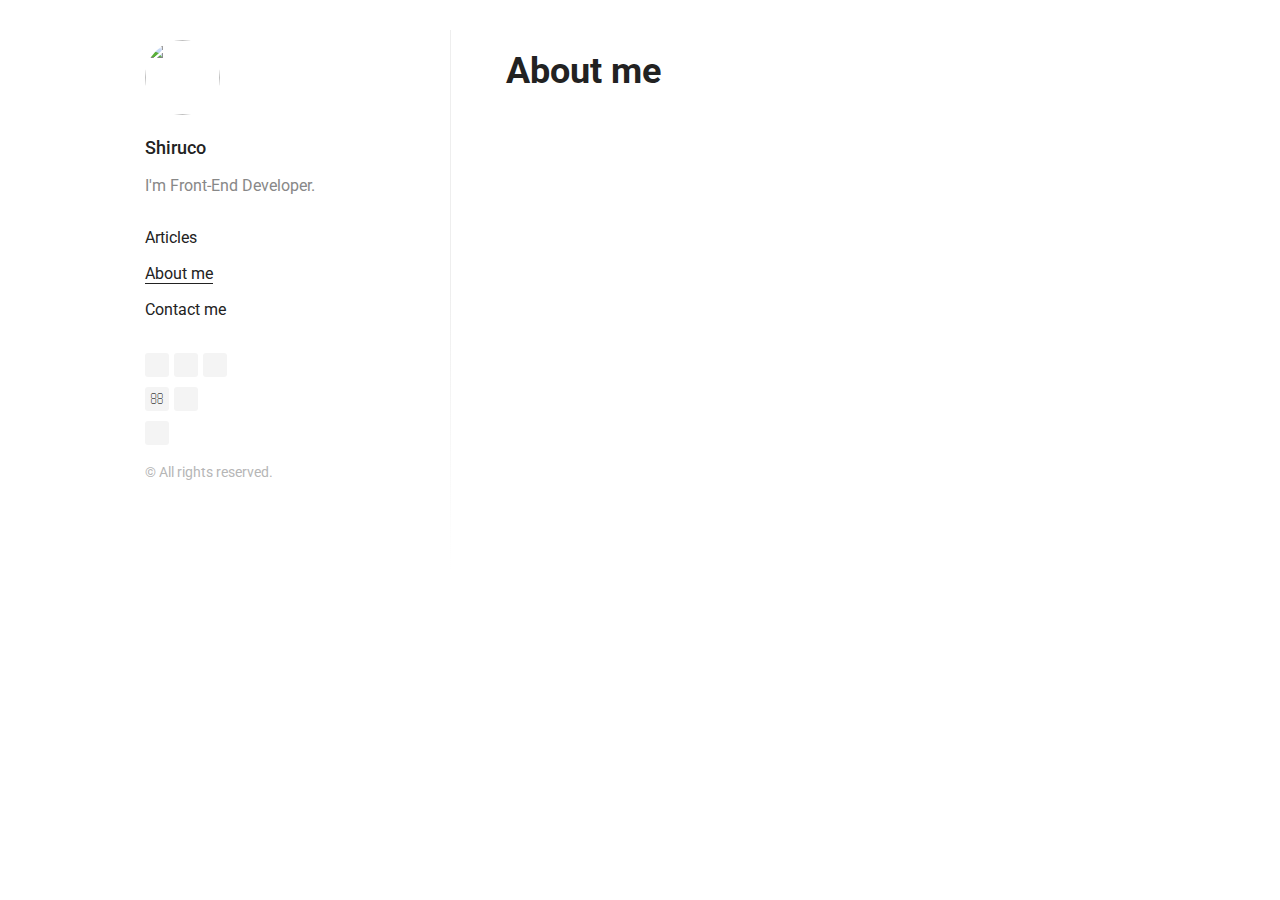
==== commit 186f55e3: "Updates" ====
--- a/about/index.html
+++ b/about/index.html
@@ -2,4 +2,4 @@
  <html lang="en"><head><meta charset="utf-8"/><meta http-equiv="X-UA-Compatible" content="IE=edge"/><meta name="viewport" content="width=device-width, initial-scale=1.0 maximum-scale=5.0"/><title data-react-helmet="true">About me - Shiruco log</title><link href="https://fonts.googleapis.com/css?family=Roboto:400,400italic,500,700&amp;subset=latin,cyrillic" rel="stylesheet" type="text/css"/><style>html{-ms-text-size-adjust:100%;-webkit-text-size-adjust:100%}body{margin:0}article,aside,cite,code,details,figcaption,figure,footer,header,hgroup,main,nav,section,small,summary{display:block}article,article ol,article ul,blockquote,body,div,figure,footer,header,input,nav,section{box-sizing:border-box}audio,canvas,progress,video{display:inline-block;vertical-align:baseline}audio:not([controls]){display:none;height:0}[hidden],template{display:none}a{background:transparent}a:active,a:hover{outline:0}abbr{letter-spacing:.1em}abbr[title]{border-bottom:1px dotted}b,strong{font-weight:700}dfn{font-style:italic}mark{background:#ff0;color:#000}small{font-size:70%}sub,sup{font-size:75%;line-height:0;position:relative;vertical-align:baseline}sup{top:-.5em}sub{bottom:-.25em}em,i{line-height:0;position:relative;vertical-align:baseline}img{border:0}svg:not(:root){overflow:hidden}hr{box-sizing:content-box;height:0}pre{overflow:auto}code,kbd,pre,samp{font-family:monospace,monospace}table{border-collapse:collapse;border-spacing:0}td,th{padding:0}img{max-width:100%;display:block;margin:inherit auto}.wrapper{max-width:1070px;margin-left:auto;margin-right:auto}.wrapper:after,.wrapper:before{content:"";display:table}.wrapper:after{clear:both}.content{width:calc(99.9% * 2/3 - 10px)}.content:nth-child(1n){float:left;margin-right:30px;clear:none}.content:last-child{margin-right:0}.content:nth-child(3n){margin-right:0;float:right}.content:nth-child(3n+1){clear:both}.main-inner{padding:40px 35px}@media screen and (max-width:1100px){.content{width:calc(99.9% * 2/4 - 15px)}.content:nth-child(1n){float:left;margin-right:30px;clear:none}.content:last-child{margin-right:0}.content:nth-child(4n){margin-right:0;float:right}.content:nth-child(4n+1){clear:both}.main-inner{padding:35px 20px}}@media screen and (max-width:900px){.content{width:calc(99.9% * 7/12 - 12.5px)}.content:nth-child(1n){float:left;margin-right:30px;clear:none}.content:last-child{margin-right:0}.content:nth-child(12n){margin-right:0;float:right}.content:nth-child(12n+1){clear:both}.main-inner{padding:30px 20px}}@media screen and (max-width:500px){.content{width:calc(99.9% * 4/4 - 0px)}.content:nth-child(1n){float:left;margin-right:30px;clear:none}.content:last-child{margin-right:0}.content:nth-child(4n){margin-right:0;float:right}.content:nth-child(4n+1){clear:both}.main-inner{padding:25px 20px}}@media screen and (min-width:40em){.floatLeft{float:left}}@media screen and (min-width:40em){.floatCenter{margin-left:auto;margin-right:auto}}@media screen and (min-width:40em){.floatRight{float:right}}@media screen and (min-width:40em){body,html{margin:0;width:100%;max-width:none}}html{box-sizing:border-box;font-size:16px;font-size:100%;font-family:Roboto,Arial,sans-serif;color:#222;-ms-text-size-adjust:100%;-webkit-text-size-adjust:100%}@media screen and (min-width:40em){html{font-size:18px;font-size:1.125rem}}*,:after,:before{box-sizing:inherit}body{margin:0}footer{display:block}body>footer{margin:0 auto;width:80%}header,main,section{display:block}a{background:transparent;color:#222;text-decoration:none;-webkit-transition:all .3s;transition:all .3s}a:active,a:hover{outline:0}a:active,a:hover{color:#222}article{display:block;margin:0 auto;width:80%}@media screen and (min-width:40em){article{max-width:945px;max-width:52.5rem}}audio{display:inline-block;vertical-align:baseline}audio:not([controls]){display:none;height:0}canvas{display:inline-block;vertical-align:baseline}pre{overflow:auto}code,kbd,pre,samp{font-family:monospace,monospace}code{padding:26px;padding:1.625rem;display:block}@media screen and (min-width:40em){code{padding:31px;padding:1.722222222222222rem}}details,figcaption,summary{display:block}figcaption{line-height:26px;line-height:1.625rem;color:#222;font-size:.8125rem;font-style:italic;margin-bottom:0;text-align:center}@media screen and (min-width:40em){figcaption{line-height:31px;line-height:1.722222222222222rem;margin-bottom:0}}figure{display:block}@media screen and (min-width:40em){figure.floatLeft,figure.floatRight{max-width:315px;max-width:17.5rem;padding:0 31px;padding:0 1.722222222222222rem}}@media screen and (min-width:40em){figure.floatLeft blockquote,figure.floatRight blockquote{padding:0;text-align:left}}@media screen and (min-width:40em){figure.floatLeft blockquote p,figure.floatRight blockquote p{font-size:19.2px;font-size:1.2rem;line-height:31px;line-height:1.722222222222222rem}}h1{font-size:40px;font-size:2.5rem;line-height:52px;line-height:3.25rem;margin-top:104px;margin-top:6.5rem;margin-bottom:26px;margin-bottom:1.625rem}h2{font-size:27px;font-size:1.6875rem;line-height:39px;line-height:2.4375rem;margin-top:65px;margin-top:4.0625rem;margin-bottom:13px;margin-bottom:.8125rem}h3{font-size:22px;font-size:1.375rem;margin-top:52px;margin-top:3.25rem}h3,h4{line-height:26px;line-height:1.625rem;margin-bottom:13px;margin-bottom:.8125rem}h4{font-size:19.2px;font-size:1.2rem;margin-top:39px;margin-top:2.4375rem}h5,h6{font-size:16px;font-size:1rem;line-height:26px;line-height:1.625rem;margin-top:65px;margin-top:4.0625rem;margin-bottom:13px;margin-bottom:.8125rem}@media screen and (min-width:40em){h1{font-size:40px;font-size:2.5rem;line-height:62px;line-height:3.444444444444445rem;margin-top:124px;margin-top:6.888888888888889rem;margin-bottom:31px;margin-bottom:1.722222222222222rem}h2{font-size:27px;font-size:1.6875rem;line-height:46.5px;line-height:2.583333333333334rem;margin-top:77.5px;margin-top:4.305555555555556rem;margin-bottom:15.5px;margin-bottom:.861111111111111rem}h3{font-size:22px;font-size:1.375rem;margin-top:62px;margin-top:3.444444444444445rem}h3,h4{line-height:31px;line-height:1.722222222222222rem;margin-bottom:15.5px;margin-bottom:.861111111111111rem}h4{font-size:19.2px;font-size:1.2rem;margin-top:46.5px;margin-top:2.583333333333334rem}h5,h6{font-size:16px;font-size:1rem;line-height:31px;line-height:1.722222222222222rem;margin-top:77.5px;margin-top:4.305555555555556rem;margin-bottom:15.5px;margin-bottom:.861111111111111rem}}h1+h2{margin-top:26px;margin-top:1.625rem}@media screen and (min-width:40em){h1+h2{margin-top:31px;margin-top:1.722222222222222rem}}h2+h3,h3+h4,h4+h5{margin-top:13px;margin-top:.8125rem}@media screen and (min-width:40em){h2+h3,h3+h4,h4+h5{margin-top:15.5px;margin-top:.861111111111111rem}}h5+h6{margin-top:-13px;margin-top:-.8125rem}@media screen and (min-width:40em){h5+h6{margin-top:-15.5px;margin-top:-.861111111111111rem}}h6{font-style:italic;font-weight:400}hgroup,hr{display:block}hr{margin-top:52px;margin-bottom:52px;box-sizing:content-box;border:0;color:#222;height:26px;height:1.625rem;margin:3.25rem auto;background-size:100% 26px;background-size:100% 1.625rem;background-image:-webkit-linear-gradient(top,transparent 1px,transparent 11px,#222 0,#222 15px,transparent 0,transparent 26px);background-image:linear-gradient(180deg,transparent 1px,transparent 11px,#222 0,#222 15px,transparent 0,transparent 26px);width:100px}@media screen and (min-width:40em){hr{background-size:100% 31px;background-size:100% 1.722222222222222rem;background-image:-webkit-linear-gradient(top,transparent 1px,transparent 13.5px,#222 0,#222 17.5px,transparent 0,transparent 31px);background-image:linear-gradient(180deg,transparent 1px,transparent 13.5px,#222 0,#222 17.5px,transparent 0,transparent 31px);margin-top:62px;margin-top:3.444444444444445rem;margin-bottom:62px;margin-bottom:3.444444444444445rem;height:31px;height:1.722222222222222rem}}img{border:0;max-width:100%;display:block;margin:inherit auto}svg:not(:root){overflow:hidden}ol li,ul li{margin-bottom:0}nav{display:block}progress{display:inline-block;vertical-align:baseline}blockquote{font-style:italic;padding-left:1.4375rem}@media screen and (min-width:40em){blockquote{padding-left:2rem}}cite{display:block;font-style:normal}figure blockquote{padding:26px 0;padding:1.625rem 0}@media screen and (min-width:40em){figure blockquote{padding:62px 0 31px;padding:3.444444444444445rem 0 1.722222222222222rem;text-align:center}}figure blockquote p{font-size:27px;font-size:1.6875rem;line-height:39px;line-height:2.4375rem}@media screen and (min-width:40em){figure blockquote p{font-size:27px;font-size:1.6875rem;line-height:46.5px;line-height:2.583333333333334rem}}table{border-collapse:collapse;border-spacing:0}td,th{padding:0}[hidden],template{display:none}abbr{letter-spacing:.1em}abbr[title]{border-bottom:1px dotted}b,strong{font-weight:700}dfn{font-style:italic}em,i{line-height:0;position:relative;vertical-align:baseline}mark{background:#ff0;color:#000}small{line-height:13px;line-height:.8125rem;font-size:70%}@media screen and (min-width:40em){small{line-height:15.5px;line-height:.861111111111111rem}}sub,sup{font-size:75%;line-height:0;position:relative;vertical-align:baseline}sup{top:-.5em}sub{bottom:-.25em}.attention-grabber{font-size:19.2px;font-size:1.2rem}.alignLeft{text-align:left}.alignCenter{text-align:center}.alignRight{text-align:right}.uppercase{letter-spacing:.1em;text-transform:uppercase}video{display:inline-block;vertical-align:baseline}.description{font-size:calc(12px + 2 * ((100vw - 420px) / 860));line-height:1.6}@media screen and (min-width:1280px){.description{font-size:14px}}@media screen and (max-width:420px){.description{font-size:12px}}.blog-post{margin-bottom:30px}.blog-post:last-child{margin-bottom:10px}.blog-post h2{margin-top:10px;line-height:30px;margin-bottom:20px}.blog-post h2 a:hover{border-bottom:1px solid}.blog-post p{font-size:16px;line-height:26px;margin-bottom:26px}.blog-post time{color:#222}.blog-post .blog-category,.blog-post time{font-size:14px;font-weight:500;text-transform:uppercase}.blog-post .blog-category{color:#f7a046}.blog-post .readmore{font-size:16px;color:#5d93ff}.blog-post .readmore:hover{border-bottom:1px solid}.blog-single{max-width:945px;margin-left:auto;margin-right:auto}.blog-single h1{text-align:center;margin-top:30px}.blog-single .text{line-height:31px;margin-bottom:31px}.blog-single .date-published,.blog-single .text :not(div),.blog-single h1{max-width:630px;margin-left:auto;margin-right:auto}.blog-single .text img{max-width:100%;height:auto}.blog-single .footer{max-width:630px;margin-left:auto;margin-right:auto;line-height:31px;margin-bottom:31px}.gohome{position:fixed;left:20px;font-size:16px;text-align:center;padding:8px 16px;color:#999;background:#f4f4f4;font-weight:400;border-radius:3px}.gohome:focus,.gohome:hover{color:#444;background:#f4f4f4;border:0}@media (max-width:900px){.blog-single h1{margin-top:15px}.blog-single .footer,.blog-single .text{padding:0 15px;line-height:26px;margin-bottom:26px}.gohome{position:static;margin:20px auto 0;text-align:center;width:85px;display:block}}p>code,span>code{white-space:pre;white-space:pre-wrap;white-space:pre-line;white-space:-pre-wrap;white-space:-o-pre-wrap;white-space:-moz-pre-wrap;white-space:-hp-pre-wrap;word-wrap:break-word;display:inline;font-family:Inconsolata,monospace,serif;max-width:100%;overflow:auto;padding:.25em .5em}p>code,pre code,span>code{border-radius:3px;background:#f8f8f8}pre code{display:block;overflow-x:auto;padding:.5em 1em;color:#333}.hljs-comment,.hljs-quote{color:#998;font-style:italic}.hljs-keyword,.hljs-selector-tag,.hljs-subst{color:#333;font-weight:700}.hljs-literal,.hljs-number,.hljs-tag .hljs-attr,.hljs-template-variable,.hljs-variable{color:teal}.hljs-doctag,.hljs-string{color:#d14}.hljs-section,.hljs-selector-id,.hljs-title{color:#900;font-weight:700}.hljs-subst{font-weight:400}.hljs-class .hljs-title,.hljs-type{color:#458;font-weight:700}.hljs-attribute,.hljs-name,.hljs-tag{color:navy;font-weight:400}.hljs-link,.hljs-regexp{color:#009926}.hljs-bullet,.hljs-symbol{color:#990073}.hljs-built_in,.hljs-builtin-name{color:#0086b3}.hljs-meta{color:#999;font-weight:700}.hljs-deletion{background:#fdd}.hljs-addition{background:#dfd}.hljs-emphasis{font-style:italic}.hljs-strong{font-weight:700}.blog-nav{margin:20px 0 10px}.blog-nav ul{list-style:none;padding-left:0}.blog-nav ul li{margin:10px 0}.blog-nav ul li a{font-size:16px;line-height:26px;margin-bottom:26px;border-bottom:0;font-weight:400;color:#222}.blog-nav ul li a.current,.blog-nav ul li a:hover{border-bottom:1px solid}.blog-social{margin-top:30px}.blog-social ul:after,.blog-social ul:before{content:" ";display:table}.blog-social ul:after{clear:both}.blog-social ul{list-style:none;padding:0;margin:10px 0;zoom:1}.blog-social ul>li{float:left;margin-right:5px;text-align:center;height:24px;width:24px;border-radius:3px;background:#f4f4f4}.blog-social ul>li:hover{background:#f4f4f4}.blog-social ul>li>a{border-bottom:0}.blog-social ul>li>a>i{color:#606060;font-size:14px;line-height:24px}.blog-social ul>li:hover a>i{color:#444}/*!
  *  Font Awesome 4.5.0 by @davegandy - http://fontawesome.io - @fontawesome
  *  License - http://fontawesome.io/license (Font: SIL OFL 1.1, CSS: MIT License)
- */@font-face{font-family:FontAwesome;src:url(/shiruco-log/32400f4e08932a94d8bfd2422702c446.eot);src:url(/shiruco-log/32400f4e08932a94d8bfd2422702c446.eot?#iefix&v=4.5.0) format("embedded-opentype"),url(/shiruco-log/db812d8a70a4e88e888744c1c9a27e89.woff2) format("woff2"),url(/shiruco-log/a35720c2fed2c7f043bc7e4ffb45e073.woff) format("woff"),url(/shiruco-log/a3de2170e4e9df77161ea5d3f31b2668.ttf) format("truetype"),url([data-uri]) format("svg");font-weight:400;font-style:normal}.fa{display:inline-block;font:normal normal normal 14px/1 FontAwesome;font-size:inherit;text-rendering:auto;-webkit-font-smoothing:antialiased;-moz-osx-font-smoothing:grayscale}.fa-lg{font-size:1.33333333em;line-height:.75em;vertical-align:-15%}.fa-2x{font-size:2em}.fa-3x{font-size:3em}.fa-4x{font-size:4em}.fa-5x{font-size:5em}.fa-fw{width:1.28571429em;text-align:center}.fa-ul{padding-left:0;margin-left:2.14285714em;list-style-type:none}.fa-ul>li{position:relative}.fa-li{position:absolute;left:-2.14285714em;width:2.14285714em;top:.14285714em;text-align:center}.fa-li.fa-lg{left:-1.85714286em}.fa-border{padding:.2em .25em .15em;border:.08em solid #eee;border-radius:.1em}.fa-pull-left{float:left}.fa-pull-right{float:right}.fa.fa-pull-left{margin-right:.3em}.fa.fa-pull-right{margin-left:.3em}.pull-right{float:right}.pull-left{float:left}.fa.pull-left{margin-right:.3em}.fa.pull-right{margin-left:.3em}.fa-spin{-webkit-animation:fa-spin 2s infinite linear;animation:fa-spin 2s infinite linear}.fa-pulse{-webkit-animation:fa-spin 1s infinite steps(8);animation:fa-spin 1s infinite steps(8)}@-webkit-keyframes fa-spin{0%{-webkit-transform:rotate(0deg);transform:rotate(0deg)}to{-webkit-transform:rotate(359deg);transform:rotate(359deg)}}@keyframes fa-spin{0%{-webkit-transform:rotate(0deg);transform:rotate(0deg)}to{-webkit-transform:rotate(359deg);transform:rotate(359deg)}}.fa-rotate-90{filter:progid:DXImageTransform.Microsoft.BasicImage(rotation=1);-webkit-transform:rotate(90deg);transform:rotate(90deg)}.fa-rotate-180{filter:progid:DXImageTransform.Microsoft.BasicImage(rotation=2);-webkit-transform:rotate(180deg);transform:rotate(180deg)}.fa-rotate-270{filter:progid:DXImageTransform.Microsoft.BasicImage(rotation=3);-webkit-transform:rotate(270deg);transform:rotate(270deg)}.fa-flip-horizontal{filter:progid:DXImageTransform.Microsoft.BasicImage(rotation=0,mirror=1);-webkit-transform:scaleX(-1);transform:scaleX(-1)}.fa-flip-vertical{filter:progid:DXImageTransform.Microsoft.BasicImage(rotation=2,mirror=1);-webkit-transform:scaleY(-1);transform:scaleY(-1)}:root .fa-flip-horizontal,:root .fa-flip-vertical,:root .fa-rotate-90,:root .fa-rotate-180,:root .fa-rotate-270{-webkit-filter:none;filter:none}.fa-stack{position:relative;display:inline-block;width:2em;height:2em;line-height:2em;vertical-align:middle}.fa-stack-1x,.fa-stack-2x{position:absolute;left:0;width:100%;text-align:center}.fa-stack-1x{line-height:inherit}.fa-stack-2x{font-size:2em}.fa-inverse{color:#fff}.fa-glass:before{content:"\F000"}.fa-music:before{content:"\F001"}.fa-search:before{content:"\F002"}.fa-envelope-o:before{content:"\F003"}.fa-heart:before{content:"\F004"}.fa-star:before{content:"\F005"}.fa-star-o:before{content:"\F006"}.fa-user:before{content:"\F007"}.fa-film:before{content:"\F008"}.fa-th-large:before{content:"\F009"}.fa-th:before{content:"\F00A"}.fa-th-list:before{content:"\F00B"}.fa-check:before{content:"\F00C"}.fa-close:before,.fa-remove:before,.fa-times:before{content:"\F00D"}.fa-search-plus:before{content:"\F00E"}.fa-search-minus:before{content:"\F010"}.fa-power-off:before{content:"\F011"}.fa-signal:before{content:"\F012"}.fa-cog:before,.fa-gear:before{content:"\F013"}.fa-trash-o:before{content:"\F014"}.fa-home:before{content:"\F015"}.fa-file-o:before{content:"\F016"}.fa-clock-o:before{content:"\F017"}.fa-road:before{content:"\F018"}.fa-download:before{content:"\F019"}.fa-arrow-circle-o-down:before{content:"\F01A"}.fa-arrow-circle-o-up:before{content:"\F01B"}.fa-inbox:before{content:"\F01C"}.fa-play-circle-o:before{content:"\F01D"}.fa-repeat:before,.fa-rotate-right:before{content:"\F01E"}.fa-refresh:before{content:"\F021"}.fa-list-alt:before{content:"\F022"}.fa-lock:before{content:"\F023"}.fa-flag:before{content:"\F024"}.fa-headphones:before{content:"\F025"}.fa-volume-off:before{content:"\F026"}.fa-volume-down:before{content:"\F027"}.fa-volume-up:before{content:"\F028"}.fa-qrcode:before{content:"\F029"}.fa-barcode:before{content:"\F02A"}.fa-tag:before{content:"\F02B"}.fa-tags:before{content:"\F02C"}.fa-book:before{content:"\F02D"}.fa-bookmark:before{content:"\F02E"}.fa-print:before{content:"\F02F"}.fa-camera:before{content:"\F030"}.fa-font:before{content:"\F031"}.fa-bold:before{content:"\F032"}.fa-italic:before{content:"\F033"}.fa-text-height:before{content:"\F034"}.fa-text-width:before{content:"\F035"}.fa-align-left:before{content:"\F036"}.fa-align-center:before{content:"\F037"}.fa-align-right:before{content:"\F038"}.fa-align-justify:before{content:"\F039"}.fa-list:before{content:"\F03A"}.fa-dedent:before,.fa-outdent:before{content:"\F03B"}.fa-indent:before{content:"\F03C"}.fa-video-camera:before{content:"\F03D"}.fa-image:before,.fa-photo:before,.fa-picture-o:before{content:"\F03E"}.fa-pencil:before{content:"\F040"}.fa-map-marker:before{content:"\F041"}.fa-adjust:before{content:"\F042"}.fa-tint:before{content:"\F043"}.fa-edit:before,.fa-pencil-square-o:before{content:"\F044"}.fa-share-square-o:before{content:"\F045"}.fa-check-square-o:before{content:"\F046"}.fa-arrows:before{content:"\F047"}.fa-step-backward:before{content:"\F048"}.fa-fast-backward:before{content:"\F049"}.fa-backward:before{content:"\F04A"}.fa-play:before{content:"\F04B"}.fa-pause:before{content:"\F04C"}.fa-stop:before{content:"\F04D"}.fa-forward:before{content:"\F04E"}.fa-fast-forward:before{content:"\F050"}.fa-step-forward:before{content:"\F051"}.fa-eject:before{content:"\F052"}.fa-chevron-left:before{content:"\F053"}.fa-chevron-right:before{content:"\F054"}.fa-plus-circle:before{content:"\F055"}.fa-minus-circle:before{content:"\F056"}.fa-times-circle:before{content:"\F057"}.fa-check-circle:before{content:"\F058"}.fa-question-circle:before{content:"\F059"}.fa-info-circle:before{content:"\F05A"}.fa-crosshairs:before{content:"\F05B"}.fa-times-circle-o:before{content:"\F05C"}.fa-check-circle-o:before{content:"\F05D"}.fa-ban:before{content:"\F05E"}.fa-arrow-left:before{content:"\F060"}.fa-arrow-right:before{content:"\F061"}.fa-arrow-up:before{content:"\F062"}.fa-arrow-down:before{content:"\F063"}.fa-mail-forward:before,.fa-share:before{content:"\F064"}.fa-expand:before{content:"\F065"}.fa-compress:before{content:"\F066"}.fa-plus:before{content:"\F067"}.fa-minus:before{content:"\F068"}.fa-asterisk:before{content:"\F069"}.fa-exclamation-circle:before{content:"\F06A"}.fa-gift:before{content:"\F06B"}.fa-leaf:before{content:"\F06C"}.fa-fire:before{content:"\F06D"}.fa-eye:before{content:"\F06E"}.fa-eye-slash:before{content:"\F070"}.fa-exclamation-triangle:before,.fa-warning:before{content:"\F071"}.fa-plane:before{content:"\F072"}.fa-calendar:before{content:"\F073"}.fa-random:before{content:"\F074"}.fa-comment:before{content:"\F075"}.fa-magnet:before{content:"\F076"}.fa-chevron-up:before{content:"\F077"}.fa-chevron-down:before{content:"\F078"}.fa-retweet:before{content:"\F079"}.fa-shopping-cart:before{content:"\F07A"}.fa-folder:before{content:"\F07B"}.fa-folder-open:before{content:"\F07C"}.fa-arrows-v:before{content:"\F07D"}.fa-arrows-h:before{content:"\F07E"}.fa-bar-chart-o:before,.fa-bar-chart:before{content:"\F080"}.fa-twitter-square:before{content:"\F081"}.fa-facebook-square:before{content:"\F082"}.fa-camera-retro:before{content:"\F083"}.fa-key:before{content:"\F084"}.fa-cogs:before,.fa-gears:before{content:"\F085"}.fa-comments:before{content:"\F086"}.fa-thumbs-o-up:before{content:"\F087"}.fa-thumbs-o-down:before{content:"\F088"}.fa-star-half:before{content:"\F089"}.fa-heart-o:before{content:"\F08A"}.fa-sign-out:before{content:"\F08B"}.fa-linkedin-square:before{content:"\F08C"}.fa-thumb-tack:before{content:"\F08D"}.fa-external-link:before{content:"\F08E"}.fa-sign-in:before{content:"\F090"}.fa-trophy:before{content:"\F091"}.fa-github-square:before{content:"\F092"}.fa-upload:before{content:"\F093"}.fa-lemon-o:before{content:"\F094"}.fa-phone:before{content:"\F095"}.fa-square-o:before{content:"\F096"}.fa-bookmark-o:before{content:"\F097"}.fa-phone-square:before{content:"\F098"}.fa-twitter:before{content:"\F099"}.fa-facebook-f:before,.fa-facebook:before{content:"\F09A"}.fa-github:before{content:"\F09B"}.fa-unlock:before{content:"\F09C"}.fa-credit-card:before{content:"\F09D"}.fa-feed:before,.fa-rss:before{content:"\F09E"}.fa-hdd-o:before{content:"\F0A0"}.fa-bullhorn:before{content:"\F0A1"}.fa-bell:before{content:"\F0F3"}.fa-certificate:before{content:"\F0A3"}.fa-hand-o-right:before{content:"\F0A4"}.fa-hand-o-left:before{content:"\F0A5"}.fa-hand-o-up:before{content:"\F0A6"}.fa-hand-o-down:before{content:"\F0A7"}.fa-arrow-circle-left:before{content:"\F0A8"}.fa-arrow-circle-right:before{content:"\F0A9"}.fa-arrow-circle-up:before{content:"\F0AA"}.fa-arrow-circle-down:before{content:"\F0AB"}.fa-globe:before{content:"\F0AC"}.fa-wrench:before{content:"\F0AD"}.fa-tasks:before{content:"\F0AE"}.fa-filter:before{content:"\F0B0"}.fa-briefcase:before{content:"\F0B1"}.fa-arrows-alt:before{content:"\F0B2"}.fa-group:before,.fa-users:before{content:"\F0C0"}.fa-chain:before,.fa-link:before{content:"\F0C1"}.fa-cloud:before{content:"\F0C2"}.fa-flask:before{content:"\F0C3"}.fa-cut:before,.fa-scissors:before{content:"\F0C4"}.fa-copy:before,.fa-files-o:before{content:"\F0C5"}.fa-paperclip:before{content:"\F0C6"}.fa-floppy-o:before,.fa-save:before{content:"\F0C7"}.fa-square:before{content:"\F0C8"}.fa-bars:before,.fa-navicon:before,.fa-reorder:before{content:"\F0C9"}.fa-list-ul:before{content:"\F0CA"}.fa-list-ol:before{content:"\F0CB"}.fa-strikethrough:before{content:"\F0CC"}.fa-underline:before{content:"\F0CD"}.fa-table:before{content:"\F0CE"}.fa-magic:before{content:"\F0D0"}.fa-truck:before{content:"\F0D1"}.fa-pinterest:before{content:"\F0D2"}.fa-pinterest-square:before{content:"\F0D3"}.fa-google-plus-square:before{content:"\F0D4"}.fa-google-plus:before{content:"\F0D5"}.fa-money:before{content:"\F0D6"}.fa-caret-down:before{content:"\F0D7"}.fa-caret-up:before{content:"\F0D8"}.fa-caret-left:before{content:"\F0D9"}.fa-caret-right:before{content:"\F0DA"}.fa-columns:before{content:"\F0DB"}.fa-sort:before,.fa-unsorted:before{content:"\F0DC"}.fa-sort-desc:before,.fa-sort-down:before{content:"\F0DD"}.fa-sort-asc:before,.fa-sort-up:before{content:"\F0DE"}.fa-envelope:before{content:"\F0E0"}.fa-linkedin:before{content:"\F0E1"}.fa-rotate-left:before,.fa-undo:before{content:"\F0E2"}.fa-gavel:before,.fa-legal:before{content:"\F0E3"}.fa-dashboard:before,.fa-tachometer:before{content:"\F0E4"}.fa-comment-o:before{content:"\F0E5"}.fa-comments-o:before{content:"\F0E6"}.fa-bolt:before,.fa-flash:before{content:"\F0E7"}.fa-sitemap:before{content:"\F0E8"}.fa-umbrella:before{content:"\F0E9"}.fa-clipboard:before,.fa-paste:before{content:"\F0EA"}.fa-lightbulb-o:before{content:"\F0EB"}.fa-exchange:before{content:"\F0EC"}.fa-cloud-download:before{content:"\F0ED"}.fa-cloud-upload:before{content:"\F0EE"}.fa-user-md:before{content:"\F0F0"}.fa-stethoscope:before{content:"\F0F1"}.fa-suitcase:before{content:"\F0F2"}.fa-bell-o:before{content:"\F0A2"}.fa-coffee:before{content:"\F0F4"}.fa-cutlery:before{content:"\F0F5"}.fa-file-text-o:before{content:"\F0F6"}.fa-building-o:before{content:"\F0F7"}.fa-hospital-o:before{content:"\F0F8"}.fa-ambulance:before{content:"\F0F9"}.fa-medkit:before{content:"\F0FA"}.fa-fighter-jet:before{content:"\F0FB"}.fa-beer:before{content:"\F0FC"}.fa-h-square:before{content:"\F0FD"}.fa-plus-square:before{content:"\F0FE"}.fa-angle-double-left:before{content:"\F100"}.fa-angle-double-right:before{content:"\F101"}.fa-angle-double-up:before{content:"\F102"}.fa-angle-double-down:before{content:"\F103"}.fa-angle-left:before{content:"\F104"}.fa-angle-right:before{content:"\F105"}.fa-angle-up:before{content:"\F106"}.fa-angle-down:before{content:"\F107"}.fa-desktop:before{content:"\F108"}.fa-laptop:before{content:"\F109"}.fa-tablet:before{content:"\F10A"}.fa-mobile-phone:before,.fa-mobile:before{content:"\F10B"}.fa-circle-o:before{content:"\F10C"}.fa-quote-left:before{content:"\F10D"}.fa-quote-right:before{content:"\F10E"}.fa-spinner:before{content:"\F110"}.fa-circle:before{content:"\F111"}.fa-mail-reply:before,.fa-reply:before{content:"\F112"}.fa-github-alt:before{content:"\F113"}.fa-folder-o:before{content:"\F114"}.fa-folder-open-o:before{content:"\F115"}.fa-smile-o:before{content:"\F118"}.fa-frown-o:before{content:"\F119"}.fa-meh-o:before{content:"\F11A"}.fa-gamepad:before{content:"\F11B"}.fa-keyboard-o:before{content:"\F11C"}.fa-flag-o:before{content:"\F11D"}.fa-flag-checkered:before{content:"\F11E"}.fa-terminal:before{content:"\F120"}.fa-code:before{content:"\F121"}.fa-mail-reply-all:before,.fa-reply-all:before{content:"\F122"}.fa-star-half-empty:before,.fa-star-half-full:before,.fa-star-half-o:before{content:"\F123"}.fa-location-arrow:before{content:"\F124"}.fa-crop:before{content:"\F125"}.fa-code-fork:before{content:"\F126"}.fa-chain-broken:before,.fa-unlink:before{content:"\F127"}.fa-question:before{content:"\F128"}.fa-info:before{content:"\F129"}.fa-exclamation:before{content:"\F12A"}.fa-superscript:before{content:"\F12B"}.fa-subscript:before{content:"\F12C"}.fa-eraser:before{content:"\F12D"}.fa-puzzle-piece:before{content:"\F12E"}.fa-microphone:before{content:"\F130"}.fa-microphone-slash:before{content:"\F131"}.fa-shield:before{content:"\F132"}.fa-calendar-o:before{content:"\F133"}.fa-fire-extinguisher:before{content:"\F134"}.fa-rocket:before{content:"\F135"}.fa-maxcdn:before{content:"\F136"}.fa-chevron-circle-left:before{content:"\F137"}.fa-chevron-circle-right:before{content:"\F138"}.fa-chevron-circle-up:before{content:"\F139"}.fa-chevron-circle-down:before{content:"\F13A"}.fa-html5:before{content:"\F13B"}.fa-css3:before{content:"\F13C"}.fa-anchor:before{content:"\F13D"}.fa-unlock-alt:before{content:"\F13E"}.fa-bullseye:before{content:"\F140"}.fa-ellipsis-h:before{content:"\F141"}.fa-ellipsis-v:before{content:"\F142"}.fa-rss-square:before{content:"\F143"}.fa-play-circle:before{content:"\F144"}.fa-ticket:before{content:"\F145"}.fa-minus-square:before{content:"\F146"}.fa-minus-square-o:before{content:"\F147"}.fa-level-up:before{content:"\F148"}.fa-level-down:before{content:"\F149"}.fa-check-square:before{content:"\F14A"}.fa-pencil-square:before{content:"\F14B"}.fa-external-link-square:before{content:"\F14C"}.fa-share-square:before{content:"\F14D"}.fa-compass:before{content:"\F14E"}.fa-caret-square-o-down:before,.fa-toggle-down:before{content:"\F150"}.fa-caret-square-o-up:before,.fa-toggle-up:before{content:"\F151"}.fa-caret-square-o-right:before,.fa-toggle-right:before{content:"\F152"}.fa-eur:before,.fa-euro:before{content:"\F153"}.fa-gbp:before{content:"\F154"}.fa-dollar:before,.fa-usd:before{content:"\F155"}.fa-inr:before,.fa-rupee:before{content:"\F156"}.fa-cny:before,.fa-jpy:before,.fa-rmb:before,.fa-yen:before{content:"\F157"}.fa-rouble:before,.fa-rub:before,.fa-ruble:before{content:"\F158"}.fa-krw:before,.fa-won:before{content:"\F159"}.fa-bitcoin:before,.fa-btc:before{content:"\F15A"}.fa-file:before{content:"\F15B"}.fa-file-text:before{content:"\F15C"}.fa-sort-alpha-asc:before{content:"\F15D"}.fa-sort-alpha-desc:before{content:"\F15E"}.fa-sort-amount-asc:before{content:"\F160"}.fa-sort-amount-desc:before{content:"\F161"}.fa-sort-numeric-asc:before{content:"\F162"}.fa-sort-numeric-desc:before{content:"\F163"}.fa-thumbs-up:before{content:"\F164"}.fa-thumbs-down:before{content:"\F165"}.fa-youtube-square:before{content:"\F166"}.fa-youtube:before{content:"\F167"}.fa-xing:before{content:"\F168"}.fa-xing-square:before{content:"\F169"}.fa-youtube-play:before{content:"\F16A"}.fa-dropbox:before{content:"\F16B"}.fa-stack-overflow:before{content:"\F16C"}.fa-instagram:before{content:"\F16D"}.fa-flickr:before{content:"\F16E"}.fa-adn:before{content:"\F170"}.fa-bitbucket:before{content:"\F171"}.fa-bitbucket-square:before{content:"\F172"}.fa-tumblr:before{content:"\F173"}.fa-tumblr-square:before{content:"\F174"}.fa-long-arrow-down:before{content:"\F175"}.fa-long-arrow-up:before{content:"\F176"}.fa-long-arrow-left:before{content:"\F177"}.fa-long-arrow-right:before{content:"\F178"}.fa-apple:before{content:"\F179"}.fa-windows:before{content:"\F17A"}.fa-android:before{content:"\F17B"}.fa-linux:before{content:"\F17C"}.fa-dribbble:before{content:"\F17D"}.fa-skype:before{content:"\F17E"}.fa-foursquare:before{content:"\F180"}.fa-trello:before{content:"\F181"}.fa-female:before{content:"\F182"}.fa-male:before{content:"\F183"}.fa-gittip:before,.fa-gratipay:before{content:"\F184"}.fa-sun-o:before{content:"\F185"}.fa-moon-o:before{content:"\F186"}.fa-archive:before{content:"\F187"}.fa-bug:before{content:"\F188"}.fa-vk:before{content:"\F189"}.fa-weibo:before{content:"\F18A"}.fa-renren:before{content:"\F18B"}.fa-pagelines:before{content:"\F18C"}.fa-stack-exchange:before{content:"\F18D"}.fa-arrow-circle-o-right:before{content:"\F18E"}.fa-arrow-circle-o-left:before{content:"\F190"}.fa-caret-square-o-left:before,.fa-toggle-left:before{content:"\F191"}.fa-dot-circle-o:before{content:"\F192"}.fa-wheelchair:before{content:"\F193"}.fa-vimeo-square:before{content:"\F194"}.fa-try:before,.fa-turkish-lira:before{content:"\F195"}.fa-plus-square-o:before{content:"\F196"}.fa-space-shuttle:before{content:"\F197"}.fa-slack:before{content:"\F198"}.fa-envelope-square:before{content:"\F199"}.fa-wordpress:before{content:"\F19A"}.fa-openid:before{content:"\F19B"}.fa-bank:before,.fa-institution:before,.fa-university:before{content:"\F19C"}.fa-graduation-cap:before,.fa-mortar-board:before{content:"\F19D"}.fa-yahoo:before{content:"\F19E"}.fa-google:before{content:"\F1A0"}.fa-reddit:before{content:"\F1A1"}.fa-reddit-square:before{content:"\F1A2"}.fa-stumbleupon-circle:before{content:"\F1A3"}.fa-stumbleupon:before{content:"\F1A4"}.fa-delicious:before{content:"\F1A5"}.fa-digg:before{content:"\F1A6"}.fa-pied-piper:before{content:"\F1A7"}.fa-pied-piper-alt:before{content:"\F1A8"}.fa-drupal:before{content:"\F1A9"}.fa-joomla:before{content:"\F1AA"}.fa-language:before{content:"\F1AB"}.fa-fax:before{content:"\F1AC"}.fa-building:before{content:"\F1AD"}.fa-child:before{content:"\F1AE"}.fa-paw:before{content:"\F1B0"}.fa-spoon:before{content:"\F1B1"}.fa-cube:before{content:"\F1B2"}.fa-cubes:before{content:"\F1B3"}.fa-behance:before{content:"\F1B4"}.fa-behance-square:before{content:"\F1B5"}.fa-steam:before{content:"\F1B6"}.fa-steam-square:before{content:"\F1B7"}.fa-recycle:before{content:"\F1B8"}.fa-automobile:before,.fa-car:before{content:"\F1B9"}.fa-cab:before,.fa-taxi:before{content:"\F1BA"}.fa-tree:before{content:"\F1BB"}.fa-spotify:before{content:"\F1BC"}.fa-deviantart:before{content:"\F1BD"}.fa-soundcloud:before{content:"\F1BE"}.fa-database:before{content:"\F1C0"}.fa-file-pdf-o:before{content:"\F1C1"}.fa-file-word-o:before{content:"\F1C2"}.fa-file-excel-o:before{content:"\F1C3"}.fa-file-powerpoint-o:before{content:"\F1C4"}.fa-file-image-o:before,.fa-file-photo-o:before,.fa-file-picture-o:before{content:"\F1C5"}.fa-file-archive-o:before,.fa-file-zip-o:before{content:"\F1C6"}.fa-file-audio-o:before,.fa-file-sound-o:before{content:"\F1C7"}.fa-file-movie-o:before,.fa-file-video-o:before{content:"\F1C8"}.fa-file-code-o:before{content:"\F1C9"}.fa-vine:before{content:"\F1CA"}.fa-codepen:before{content:"\F1CB"}.fa-jsfiddle:before{content:"\F1CC"}.fa-life-bouy:before,.fa-life-buoy:before,.fa-life-ring:before,.fa-life-saver:before,.fa-support:before{content:"\F1CD"}.fa-circle-o-notch:before{content:"\F1CE"}.fa-ra:before,.fa-rebel:before{content:"\F1D0"}.fa-empire:before,.fa-ge:before{content:"\F1D1"}.fa-git-square:before{content:"\F1D2"}.fa-git:before{content:"\F1D3"}.fa-hacker-news:before,.fa-y-combinator-square:before,.fa-yc-square:before{content:"\F1D4"}.fa-tencent-weibo:before{content:"\F1D5"}.fa-qq:before{content:"\F1D6"}.fa-wechat:before,.fa-weixin:before{content:"\F1D7"}.fa-paper-plane:before,.fa-send:before{content:"\F1D8"}.fa-paper-plane-o:before,.fa-send-o:before{content:"\F1D9"}.fa-history:before{content:"\F1DA"}.fa-circle-thin:before{content:"\F1DB"}.fa-header:before{content:"\F1DC"}.fa-paragraph:before{content:"\F1DD"}.fa-sliders:before{content:"\F1DE"}.fa-share-alt:before{content:"\F1E0"}.fa-share-alt-square:before{content:"\F1E1"}.fa-bomb:before{content:"\F1E2"}.fa-futbol-o:before,.fa-soccer-ball-o:before{content:"\F1E3"}.fa-tty:before{content:"\F1E4"}.fa-binoculars:before{content:"\F1E5"}.fa-plug:before{content:"\F1E6"}.fa-slideshare:before{content:"\F1E7"}.fa-twitch:before{content:"\F1E8"}.fa-yelp:before{content:"\F1E9"}.fa-newspaper-o:before{content:"\F1EA"}.fa-wifi:before{content:"\F1EB"}.fa-calculator:before{content:"\F1EC"}.fa-paypal:before{content:"\F1ED"}.fa-google-wallet:before{content:"\F1EE"}.fa-cc-visa:before{content:"\F1F0"}.fa-cc-mastercard:before{content:"\F1F1"}.fa-cc-discover:before{content:"\F1F2"}.fa-cc-amex:before{content:"\F1F3"}.fa-cc-paypal:before{content:"\F1F4"}.fa-cc-stripe:before{content:"\F1F5"}.fa-bell-slash:before{content:"\F1F6"}.fa-bell-slash-o:before{content:"\F1F7"}.fa-trash:before{content:"\F1F8"}.fa-copyright:before{content:"\F1F9"}.fa-at:before{content:"\F1FA"}.fa-eyedropper:before{content:"\F1FB"}.fa-paint-brush:before{content:"\F1FC"}.fa-birthday-cake:before{content:"\F1FD"}.fa-area-chart:before{content:"\F1FE"}.fa-pie-chart:before{content:"\F200"}.fa-line-chart:before{content:"\F201"}.fa-lastfm:before{content:"\F202"}.fa-lastfm-square:before{content:"\F203"}.fa-toggle-off:before{content:"\F204"}.fa-toggle-on:before{content:"\F205"}.fa-bicycle:before{content:"\F206"}.fa-bus:before{content:"\F207"}.fa-ioxhost:before{content:"\F208"}.fa-angellist:before{content:"\F209"}.fa-cc:before{content:"\F20A"}.fa-ils:before,.fa-shekel:before,.fa-sheqel:before{content:"\F20B"}.fa-meanpath:before{content:"\F20C"}.fa-buysellads:before{content:"\F20D"}.fa-connectdevelop:before{content:"\F20E"}.fa-dashcube:before{content:"\F210"}.fa-forumbee:before{content:"\F211"}.fa-leanpub:before{content:"\F212"}.fa-sellsy:before{content:"\F213"}.fa-shirtsinbulk:before{content:"\F214"}.fa-simplybuilt:before{content:"\F215"}.fa-skyatlas:before{content:"\F216"}.fa-cart-plus:before{content:"\F217"}.fa-cart-arrow-down:before{content:"\F218"}.fa-diamond:before{content:"\F219"}.fa-ship:before{content:"\F21A"}.fa-user-secret:before{content:"\F21B"}.fa-motorcycle:before{content:"\F21C"}.fa-street-view:before{content:"\F21D"}.fa-heartbeat:before{content:"\F21E"}.fa-venus:before{content:"\F221"}.fa-mars:before{content:"\F222"}.fa-mercury:before{content:"\F223"}.fa-intersex:before,.fa-transgender:before{content:"\F224"}.fa-transgender-alt:before{content:"\F225"}.fa-venus-double:before{content:"\F226"}.fa-mars-double:before{content:"\F227"}.fa-venus-mars:before{content:"\F228"}.fa-mars-stroke:before{content:"\F229"}.fa-mars-stroke-v:before{content:"\F22A"}.fa-mars-stroke-h:before{content:"\F22B"}.fa-neuter:before{content:"\F22C"}.fa-genderless:before{content:"\F22D"}.fa-facebook-official:before{content:"\F230"}.fa-pinterest-p:before{content:"\F231"}.fa-whatsapp:before{content:"\F232"}.fa-server:before{content:"\F233"}.fa-user-plus:before{content:"\F234"}.fa-user-times:before{content:"\F235"}.fa-bed:before,.fa-hotel:before{content:"\F236"}.fa-viacoin:before{content:"\F237"}.fa-train:before{content:"\F238"}.fa-subway:before{content:"\F239"}.fa-medium:before{content:"\F23A"}.fa-y-combinator:before,.fa-yc:before{content:"\F23B"}.fa-optin-monster:before{content:"\F23C"}.fa-opencart:before{content:"\F23D"}.fa-expeditedssl:before{content:"\F23E"}.fa-battery-4:before,.fa-battery-full:before{content:"\F240"}.fa-battery-3:before,.fa-battery-three-quarters:before{content:"\F241"}.fa-battery-2:before,.fa-battery-half:before{content:"\F242"}.fa-battery-1:before,.fa-battery-quarter:before{content:"\F243"}.fa-battery-0:before,.fa-battery-empty:before{content:"\F244"}.fa-mouse-pointer:before{content:"\F245"}.fa-i-cursor:before{content:"\F246"}.fa-object-group:before{content:"\F247"}.fa-object-ungroup:before{content:"\F248"}.fa-sticky-note:before{content:"\F249"}.fa-sticky-note-o:before{content:"\F24A"}.fa-cc-jcb:before{content:"\F24B"}.fa-cc-diners-club:before{content:"\F24C"}.fa-clone:before{content:"\F24D"}.fa-balance-scale:before{content:"\F24E"}.fa-hourglass-o:before{content:"\F250"}.fa-hourglass-1:before,.fa-hourglass-start:before{content:"\F251"}.fa-hourglass-2:before,.fa-hourglass-half:before{content:"\F252"}.fa-hourglass-3:before,.fa-hourglass-end:before{content:"\F253"}.fa-hourglass:before{content:"\F254"}.fa-hand-grab-o:before,.fa-hand-rock-o:before{content:"\F255"}.fa-hand-paper-o:before,.fa-hand-stop-o:before{content:"\F256"}.fa-hand-scissors-o:before{content:"\F257"}.fa-hand-lizard-o:before{content:"\F258"}.fa-hand-spock-o:before{content:"\F259"}.fa-hand-pointer-o:before{content:"\F25A"}.fa-hand-peace-o:before{content:"\F25B"}.fa-trademark:before{content:"\F25C"}.fa-registered:before{content:"\F25D"}.fa-creative-commons:before{content:"\F25E"}.fa-gg:before{content:"\F260"}.fa-gg-circle:before{content:"\F261"}.fa-tripadvisor:before{content:"\F262"}.fa-odnoklassniki:before{content:"\F263"}.fa-odnoklassniki-square:before{content:"\F264"}.fa-get-pocket:before{content:"\F265"}.fa-wikipedia-w:before{content:"\F266"}.fa-safari:before{content:"\F267"}.fa-chrome:before{content:"\F268"}.fa-firefox:before{content:"\F269"}.fa-opera:before{content:"\F26A"}.fa-internet-explorer:before{content:"\F26B"}.fa-television:before,.fa-tv:before{content:"\F26C"}.fa-contao:before{content:"\F26D"}.fa-500px:before{content:"\F26E"}.fa-amazon:before{content:"\F270"}.fa-calendar-plus-o:before{content:"\F271"}.fa-calendar-minus-o:before{content:"\F272"}.fa-calendar-times-o:before{content:"\F273"}.fa-calendar-check-o:before{content:"\F274"}.fa-industry:before{content:"\F275"}.fa-map-pin:before{content:"\F276"}.fa-map-signs:before{content:"\F277"}.fa-map-o:before{content:"\F278"}.fa-map:before{content:"\F279"}.fa-commenting:before{content:"\F27A"}.fa-commenting-o:before{content:"\F27B"}.fa-houzz:before{content:"\F27C"}.fa-vimeo:before{content:"\F27D"}.fa-black-tie:before{content:"\F27E"}.fa-fonticons:before{content:"\F280"}.fa-reddit-alien:before{content:"\F281"}.fa-edge:before{content:"\F282"}.fa-credit-card-alt:before{content:"\F283"}.fa-codiepie:before{content:"\F284"}.fa-modx:before{content:"\F285"}.fa-fort-awesome:before{content:"\F286"}.fa-usb:before{content:"\F287"}.fa-product-hunt:before{content:"\F288"}.fa-mixcloud:before{content:"\F289"}.fa-scribd:before{content:"\F28A"}.fa-pause-circle:before{content:"\F28B"}.fa-pause-circle-o:before{content:"\F28C"}.fa-stop-circle:before{content:"\F28D"}.fa-stop-circle-o:before{content:"\F28E"}.fa-shopping-bag:before{content:"\F290"}.fa-shopping-basket:before{content:"\F291"}.fa-hashtag:before{content:"\F292"}.fa-bluetooth:before{content:"\F293"}.fa-bluetooth-b:before{content:"\F294"}.fa-percent:before{content:"\F295"}.sidebar{width:calc(99.9% * 1/3 - 20px)}.sidebar:nth-child(1n){float:left;margin-right:30px;clear:none}.sidebar:last-child{margin-right:0}.sidebar:nth-child(3n){margin-right:0;float:right}.sidebar:nth-child(3n+1){clear:both}.sidebar .sidebar-inner{position:relative;padding:40px}.sidebar .sidebar-inner:after{background:#eee;background:-webkit-linear-gradient(top,#eee,#eee 48%,#fff);background:linear-gradient(180deg,#eee 0,#eee 48%,#fff);position:absolute;content:"";width:1px;height:540px;top:30px;right:-10px;bottom:0}.sidebar .sidebar-inner img{display:inline-block;margin-bottom:0;border-radius:50%;background-clip:padding-box}.sidebar .sidebar-inner h1,.sidebar .sidebar-inner h2{font-size:18px;font-weight:500;line-height:18px;margin:20px 0 10px}.sidebar .sidebar-inner p{color:#888;font-size:16px;line-height:26px;margin-bottom:26px}.sidebar .sidebar-inner p.copyright{color:#b6b6b6;font-size:14px}@media (max-width:1100px){.sidebar .sidebar-inner{padding:35px 20px 0}.sidebar{width:calc(99.9% * 1/2 - 15px)}.sidebar:nth-child(1n){float:left;margin-right:30px;clear:none}.sidebar:last-child{margin-right:0}.sidebar:nth-child(2n){margin-right:0;float:right}.sidebar:nth-child(odd){clear:both}}@media (max-width:900px){.sidebar{width:calc(99.9% * 5/12 - 17.5px)}.sidebar:nth-child(1n){float:left;margin-right:30px;clear:none}.sidebar:last-child{margin-right:0}.sidebar:nth-child(12n){margin-right:0;float:right}.sidebar:nth-child(12n+1){clear:both}.sidebar .sidebar-inner{padding:30px 20px 0}}@media (max-width:500px){.sidebar{width:calc(99.9% * 1 - 0px)}.sidebar:nth-child(1n){float:left;margin-right:30px;clear:none}.sidebar:last-child{margin-right:0}.sidebar:nth-child(undefinedn){margin-right:0;float:right}.sidebar:nth-child(undefinedn+1){clear:both}.sidebar .sidebar-inner{padding:25px 20px 0}.sidebar .sidebar-inner:after{display:none}}.blog-page{margin-bottom:40px}.blog-page h1{font-size:calc(20px + 16 * ((100vw - 420px) / 860));margin-top:0}@media screen and (min-width:1280px){.blog-page h1{font-size:36px}}@media screen and (max-width:420px){.blog-page h1{font-size:20px}}.blog-page p{font-size:16px;line-height:26px;margin-bottom:26px}@media (max-width:900px){.blog-single .footer,.blog-single .text{padding:0 15px}}</style></head><body><div id="react-mount"><div class="wrapper" data-reactroot="" data-reactid="1" data-react-checksum="2133996056"><div data-reactid="2"><!-- react-empty: 3 --><div data-reactid="4"><div class="sidebar" data-reactid="5"><div class="sidebar-inner" data-reactid="6"><div class="blog-details" data-reactid="7"><header data-reactid="8"><header data-reactid="9"><a style="text-decoration:none;border-bottom:none;outline:none;" href="/shiruco-log/" data-reactid="10"><img src="/shiruco-log/shiruco-log/3e7d06528928c2afbd12983479cbe7b5.jpg" width="75" height="75" data-reactid="11"/></a><h2 data-reactid="12"><a style="text-decoration:none;border-bottom:none;color:inherit;" href="/shiruco-log/" data-reactid="13"><!-- react-text: 14 --> <!-- /react-text --><!-- react-text: 15 -->Shiruco<!-- /react-text --><!-- react-text: 16 --> <!-- /react-text --></a></h2><p data-reactid="17">I&#x27;m Front-End Developer.</p></header></header></div><div class="blog-options" data-reactid="18"><nav class="blog-nav" data-reactid="19"><ul data-reactid="20"><li data-reactid="21"><a href="/shiruco-log/" data-reactid="22"> Articles</a></li><li data-reactid="23"><a href="/shiruco-log/about/" class="current" data-reactid="24"> About me</a></li><li data-reactid="25"><a href="/shiruco-log/contact/" data-reactid="26"> Contact me</a></li></ul></nav><footer data-reactid="27"><div class="blog-social" data-reactid="28"><ul data-reactid="29"><li data-reactid="30"><a href="https://twitter.com/shiruco621" data-reactid="31"><i class="fa fa-twitter" data-reactid="32"></i></a></li><li data-reactid="33"><a href="https://github.com/shiruco" data-reactid="34"><i class="fa fa-github-alt" data-reactid="35"></i></a></li><li data-reactid="36"><a data-reactid="37"><i class="fa fa-vk" data-reactid="38"></i></a></li></ul><ul data-reactid="39"><li data-reactid="40"><a href="shiruco621@gmail.com" data-reactid="41"><i class="fa fa-envelope-o" data-reactid="42"></i></a></li><li data-reactid="43"><a data-reactid="44"><i class="fa fa-paper-plane" data-reactid="45"></i></a></li></ul><ul data-reactid="46"><li data-reactid="47"><a data-reactid="48"><i class="fa fa-rss" data-reactid="49"></i></a></li></ul></div><p class="copyright" data-reactid="50">© All rights reserved.</p></footer></div></div></div><div class="content" data-reactid="51"><div class="main" data-reactid="52"><div class="main-inner" data-reactid="53"><div class="blog-page" data-reactid="54"><div class="text" data-reactid="55"><h1 data-reactid="56">About me</h1><div data-reactid="57"></div></div></div></div></div></div></div></div></div></div><script src="/shiruco-log/bundle.js?t=1485449349037"></script></body></html>+ */@font-face{font-family:FontAwesome;src:url(/shiruco-log/32400f4e08932a94d8bfd2422702c446.eot);src:url(/shiruco-log/32400f4e08932a94d8bfd2422702c446.eot?#iefix&v=4.5.0) format("embedded-opentype"),url(/shiruco-log/db812d8a70a4e88e888744c1c9a27e89.woff2) format("woff2"),url(/shiruco-log/a35720c2fed2c7f043bc7e4ffb45e073.woff) format("woff"),url(/shiruco-log/a3de2170e4e9df77161ea5d3f31b2668.ttf) format("truetype"),url([data-uri]) format("svg");font-weight:400;font-style:normal}.fa{display:inline-block;font:normal normal normal 14px/1 FontAwesome;font-size:inherit;text-rendering:auto;-webkit-font-smoothing:antialiased;-moz-osx-font-smoothing:grayscale}.fa-lg{font-size:1.33333333em;line-height:.75em;vertical-align:-15%}.fa-2x{font-size:2em}.fa-3x{font-size:3em}.fa-4x{font-size:4em}.fa-5x{font-size:5em}.fa-fw{width:1.28571429em;text-align:center}.fa-ul{padding-left:0;margin-left:2.14285714em;list-style-type:none}.fa-ul>li{position:relative}.fa-li{position:absolute;left:-2.14285714em;width:2.14285714em;top:.14285714em;text-align:center}.fa-li.fa-lg{left:-1.85714286em}.fa-border{padding:.2em .25em .15em;border:.08em solid #eee;border-radius:.1em}.fa-pull-left{float:left}.fa-pull-right{float:right}.fa.fa-pull-left{margin-right:.3em}.fa.fa-pull-right{margin-left:.3em}.pull-right{float:right}.pull-left{float:left}.fa.pull-left{margin-right:.3em}.fa.pull-right{margin-left:.3em}.fa-spin{-webkit-animation:fa-spin 2s infinite linear;animation:fa-spin 2s infinite linear}.fa-pulse{-webkit-animation:fa-spin 1s infinite steps(8);animation:fa-spin 1s infinite steps(8)}@-webkit-keyframes fa-spin{0%{-webkit-transform:rotate(0deg);transform:rotate(0deg)}to{-webkit-transform:rotate(359deg);transform:rotate(359deg)}}@keyframes fa-spin{0%{-webkit-transform:rotate(0deg);transform:rotate(0deg)}to{-webkit-transform:rotate(359deg);transform:rotate(359deg)}}.fa-rotate-90{filter:progid:DXImageTransform.Microsoft.BasicImage(rotation=1);-webkit-transform:rotate(90deg);transform:rotate(90deg)}.fa-rotate-180{filter:progid:DXImageTransform.Microsoft.BasicImage(rotation=2);-webkit-transform:rotate(180deg);transform:rotate(180deg)}.fa-rotate-270{filter:progid:DXImageTransform.Microsoft.BasicImage(rotation=3);-webkit-transform:rotate(270deg);transform:rotate(270deg)}.fa-flip-horizontal{filter:progid:DXImageTransform.Microsoft.BasicImage(rotation=0,mirror=1);-webkit-transform:scaleX(-1);transform:scaleX(-1)}.fa-flip-vertical{filter:progid:DXImageTransform.Microsoft.BasicImage(rotation=2,mirror=1);-webkit-transform:scaleY(-1);transform:scaleY(-1)}:root .fa-flip-horizontal,:root .fa-flip-vertical,:root .fa-rotate-90,:root .fa-rotate-180,:root .fa-rotate-270{-webkit-filter:none;filter:none}.fa-stack{position:relative;display:inline-block;width:2em;height:2em;line-height:2em;vertical-align:middle}.fa-stack-1x,.fa-stack-2x{position:absolute;left:0;width:100%;text-align:center}.fa-stack-1x{line-height:inherit}.fa-stack-2x{font-size:2em}.fa-inverse{color:#fff}.fa-glass:before{content:"\F000"}.fa-music:before{content:"\F001"}.fa-search:before{content:"\F002"}.fa-envelope-o:before{content:"\F003"}.fa-heart:before{content:"\F004"}.fa-star:before{content:"\F005"}.fa-star-o:before{content:"\F006"}.fa-user:before{content:"\F007"}.fa-film:before{content:"\F008"}.fa-th-large:before{content:"\F009"}.fa-th:before{content:"\F00A"}.fa-th-list:before{content:"\F00B"}.fa-check:before{content:"\F00C"}.fa-close:before,.fa-remove:before,.fa-times:before{content:"\F00D"}.fa-search-plus:before{content:"\F00E"}.fa-search-minus:before{content:"\F010"}.fa-power-off:before{content:"\F011"}.fa-signal:before{content:"\F012"}.fa-cog:before,.fa-gear:before{content:"\F013"}.fa-trash-o:before{content:"\F014"}.fa-home:before{content:"\F015"}.fa-file-o:before{content:"\F016"}.fa-clock-o:before{content:"\F017"}.fa-road:before{content:"\F018"}.fa-download:before{content:"\F019"}.fa-arrow-circle-o-down:before{content:"\F01A"}.fa-arrow-circle-o-up:before{content:"\F01B"}.fa-inbox:before{content:"\F01C"}.fa-play-circle-o:before{content:"\F01D"}.fa-repeat:before,.fa-rotate-right:before{content:"\F01E"}.fa-refresh:before{content:"\F021"}.fa-list-alt:before{content:"\F022"}.fa-lock:before{content:"\F023"}.fa-flag:before{content:"\F024"}.fa-headphones:before{content:"\F025"}.fa-volume-off:before{content:"\F026"}.fa-volume-down:before{content:"\F027"}.fa-volume-up:before{content:"\F028"}.fa-qrcode:before{content:"\F029"}.fa-barcode:before{content:"\F02A"}.fa-tag:before{content:"\F02B"}.fa-tags:before{content:"\F02C"}.fa-book:before{content:"\F02D"}.fa-bookmark:before{content:"\F02E"}.fa-print:before{content:"\F02F"}.fa-camera:before{content:"\F030"}.fa-font:before{content:"\F031"}.fa-bold:before{content:"\F032"}.fa-italic:before{content:"\F033"}.fa-text-height:before{content:"\F034"}.fa-text-width:before{content:"\F035"}.fa-align-left:before{content:"\F036"}.fa-align-center:before{content:"\F037"}.fa-align-right:before{content:"\F038"}.fa-align-justify:before{content:"\F039"}.fa-list:before{content:"\F03A"}.fa-dedent:before,.fa-outdent:before{content:"\F03B"}.fa-indent:before{content:"\F03C"}.fa-video-camera:before{content:"\F03D"}.fa-image:before,.fa-photo:before,.fa-picture-o:before{content:"\F03E"}.fa-pencil:before{content:"\F040"}.fa-map-marker:before{content:"\F041"}.fa-adjust:before{content:"\F042"}.fa-tint:before{content:"\F043"}.fa-edit:before,.fa-pencil-square-o:before{content:"\F044"}.fa-share-square-o:before{content:"\F045"}.fa-check-square-o:before{content:"\F046"}.fa-arrows:before{content:"\F047"}.fa-step-backward:before{content:"\F048"}.fa-fast-backward:before{content:"\F049"}.fa-backward:before{content:"\F04A"}.fa-play:before{content:"\F04B"}.fa-pause:before{content:"\F04C"}.fa-stop:before{content:"\F04D"}.fa-forward:before{content:"\F04E"}.fa-fast-forward:before{content:"\F050"}.fa-step-forward:before{content:"\F051"}.fa-eject:before{content:"\F052"}.fa-chevron-left:before{content:"\F053"}.fa-chevron-right:before{content:"\F054"}.fa-plus-circle:before{content:"\F055"}.fa-minus-circle:before{content:"\F056"}.fa-times-circle:before{content:"\F057"}.fa-check-circle:before{content:"\F058"}.fa-question-circle:before{content:"\F059"}.fa-info-circle:before{content:"\F05A"}.fa-crosshairs:before{content:"\F05B"}.fa-times-circle-o:before{content:"\F05C"}.fa-check-circle-o:before{content:"\F05D"}.fa-ban:before{content:"\F05E"}.fa-arrow-left:before{content:"\F060"}.fa-arrow-right:before{content:"\F061"}.fa-arrow-up:before{content:"\F062"}.fa-arrow-down:before{content:"\F063"}.fa-mail-forward:before,.fa-share:before{content:"\F064"}.fa-expand:before{content:"\F065"}.fa-compress:before{content:"\F066"}.fa-plus:before{content:"\F067"}.fa-minus:before{content:"\F068"}.fa-asterisk:before{content:"\F069"}.fa-exclamation-circle:before{content:"\F06A"}.fa-gift:before{content:"\F06B"}.fa-leaf:before{content:"\F06C"}.fa-fire:before{content:"\F06D"}.fa-eye:before{content:"\F06E"}.fa-eye-slash:before{content:"\F070"}.fa-exclamation-triangle:before,.fa-warning:before{content:"\F071"}.fa-plane:before{content:"\F072"}.fa-calendar:before{content:"\F073"}.fa-random:before{content:"\F074"}.fa-comment:before{content:"\F075"}.fa-magnet:before{content:"\F076"}.fa-chevron-up:before{content:"\F077"}.fa-chevron-down:before{content:"\F078"}.fa-retweet:before{content:"\F079"}.fa-shopping-cart:before{content:"\F07A"}.fa-folder:before{content:"\F07B"}.fa-folder-open:before{content:"\F07C"}.fa-arrows-v:before{content:"\F07D"}.fa-arrows-h:before{content:"\F07E"}.fa-bar-chart-o:before,.fa-bar-chart:before{content:"\F080"}.fa-twitter-square:before{content:"\F081"}.fa-facebook-square:before{content:"\F082"}.fa-camera-retro:before{content:"\F083"}.fa-key:before{content:"\F084"}.fa-cogs:before,.fa-gears:before{content:"\F085"}.fa-comments:before{content:"\F086"}.fa-thumbs-o-up:before{content:"\F087"}.fa-thumbs-o-down:before{content:"\F088"}.fa-star-half:before{content:"\F089"}.fa-heart-o:before{content:"\F08A"}.fa-sign-out:before{content:"\F08B"}.fa-linkedin-square:before{content:"\F08C"}.fa-thumb-tack:before{content:"\F08D"}.fa-external-link:before{content:"\F08E"}.fa-sign-in:before{content:"\F090"}.fa-trophy:before{content:"\F091"}.fa-github-square:before{content:"\F092"}.fa-upload:before{content:"\F093"}.fa-lemon-o:before{content:"\F094"}.fa-phone:before{content:"\F095"}.fa-square-o:before{content:"\F096"}.fa-bookmark-o:before{content:"\F097"}.fa-phone-square:before{content:"\F098"}.fa-twitter:before{content:"\F099"}.fa-facebook-f:before,.fa-facebook:before{content:"\F09A"}.fa-github:before{content:"\F09B"}.fa-unlock:before{content:"\F09C"}.fa-credit-card:before{content:"\F09D"}.fa-feed:before,.fa-rss:before{content:"\F09E"}.fa-hdd-o:before{content:"\F0A0"}.fa-bullhorn:before{content:"\F0A1"}.fa-bell:before{content:"\F0F3"}.fa-certificate:before{content:"\F0A3"}.fa-hand-o-right:before{content:"\F0A4"}.fa-hand-o-left:before{content:"\F0A5"}.fa-hand-o-up:before{content:"\F0A6"}.fa-hand-o-down:before{content:"\F0A7"}.fa-arrow-circle-left:before{content:"\F0A8"}.fa-arrow-circle-right:before{content:"\F0A9"}.fa-arrow-circle-up:before{content:"\F0AA"}.fa-arrow-circle-down:before{content:"\F0AB"}.fa-globe:before{content:"\F0AC"}.fa-wrench:before{content:"\F0AD"}.fa-tasks:before{content:"\F0AE"}.fa-filter:before{content:"\F0B0"}.fa-briefcase:before{content:"\F0B1"}.fa-arrows-alt:before{content:"\F0B2"}.fa-group:before,.fa-users:before{content:"\F0C0"}.fa-chain:before,.fa-link:before{content:"\F0C1"}.fa-cloud:before{content:"\F0C2"}.fa-flask:before{content:"\F0C3"}.fa-cut:before,.fa-scissors:before{content:"\F0C4"}.fa-copy:before,.fa-files-o:before{content:"\F0C5"}.fa-paperclip:before{content:"\F0C6"}.fa-floppy-o:before,.fa-save:before{content:"\F0C7"}.fa-square:before{content:"\F0C8"}.fa-bars:before,.fa-navicon:before,.fa-reorder:before{content:"\F0C9"}.fa-list-ul:before{content:"\F0CA"}.fa-list-ol:before{content:"\F0CB"}.fa-strikethrough:before{content:"\F0CC"}.fa-underline:before{content:"\F0CD"}.fa-table:before{content:"\F0CE"}.fa-magic:before{content:"\F0D0"}.fa-truck:before{content:"\F0D1"}.fa-pinterest:before{content:"\F0D2"}.fa-pinterest-square:before{content:"\F0D3"}.fa-google-plus-square:before{content:"\F0D4"}.fa-google-plus:before{content:"\F0D5"}.fa-money:before{content:"\F0D6"}.fa-caret-down:before{content:"\F0D7"}.fa-caret-up:before{content:"\F0D8"}.fa-caret-left:before{content:"\F0D9"}.fa-caret-right:before{content:"\F0DA"}.fa-columns:before{content:"\F0DB"}.fa-sort:before,.fa-unsorted:before{content:"\F0DC"}.fa-sort-desc:before,.fa-sort-down:before{content:"\F0DD"}.fa-sort-asc:before,.fa-sort-up:before{content:"\F0DE"}.fa-envelope:before{content:"\F0E0"}.fa-linkedin:before{content:"\F0E1"}.fa-rotate-left:before,.fa-undo:before{content:"\F0E2"}.fa-gavel:before,.fa-legal:before{content:"\F0E3"}.fa-dashboard:before,.fa-tachometer:before{content:"\F0E4"}.fa-comment-o:before{content:"\F0E5"}.fa-comments-o:before{content:"\F0E6"}.fa-bolt:before,.fa-flash:before{content:"\F0E7"}.fa-sitemap:before{content:"\F0E8"}.fa-umbrella:before{content:"\F0E9"}.fa-clipboard:before,.fa-paste:before{content:"\F0EA"}.fa-lightbulb-o:before{content:"\F0EB"}.fa-exchange:before{content:"\F0EC"}.fa-cloud-download:before{content:"\F0ED"}.fa-cloud-upload:before{content:"\F0EE"}.fa-user-md:before{content:"\F0F0"}.fa-stethoscope:before{content:"\F0F1"}.fa-suitcase:before{content:"\F0F2"}.fa-bell-o:before{content:"\F0A2"}.fa-coffee:before{content:"\F0F4"}.fa-cutlery:before{content:"\F0F5"}.fa-file-text-o:before{content:"\F0F6"}.fa-building-o:before{content:"\F0F7"}.fa-hospital-o:before{content:"\F0F8"}.fa-ambulance:before{content:"\F0F9"}.fa-medkit:before{content:"\F0FA"}.fa-fighter-jet:before{content:"\F0FB"}.fa-beer:before{content:"\F0FC"}.fa-h-square:before{content:"\F0FD"}.fa-plus-square:before{content:"\F0FE"}.fa-angle-double-left:before{content:"\F100"}.fa-angle-double-right:before{content:"\F101"}.fa-angle-double-up:before{content:"\F102"}.fa-angle-double-down:before{content:"\F103"}.fa-angle-left:before{content:"\F104"}.fa-angle-right:before{content:"\F105"}.fa-angle-up:before{content:"\F106"}.fa-angle-down:before{content:"\F107"}.fa-desktop:before{content:"\F108"}.fa-laptop:before{content:"\F109"}.fa-tablet:before{content:"\F10A"}.fa-mobile-phone:before,.fa-mobile:before{content:"\F10B"}.fa-circle-o:before{content:"\F10C"}.fa-quote-left:before{content:"\F10D"}.fa-quote-right:before{content:"\F10E"}.fa-spinner:before{content:"\F110"}.fa-circle:before{content:"\F111"}.fa-mail-reply:before,.fa-reply:before{content:"\F112"}.fa-github-alt:before{content:"\F113"}.fa-folder-o:before{content:"\F114"}.fa-folder-open-o:before{content:"\F115"}.fa-smile-o:before{content:"\F118"}.fa-frown-o:before{content:"\F119"}.fa-meh-o:before{content:"\F11A"}.fa-gamepad:before{content:"\F11B"}.fa-keyboard-o:before{content:"\F11C"}.fa-flag-o:before{content:"\F11D"}.fa-flag-checkered:before{content:"\F11E"}.fa-terminal:before{content:"\F120"}.fa-code:before{content:"\F121"}.fa-mail-reply-all:before,.fa-reply-all:before{content:"\F122"}.fa-star-half-empty:before,.fa-star-half-full:before,.fa-star-half-o:before{content:"\F123"}.fa-location-arrow:before{content:"\F124"}.fa-crop:before{content:"\F125"}.fa-code-fork:before{content:"\F126"}.fa-chain-broken:before,.fa-unlink:before{content:"\F127"}.fa-question:before{content:"\F128"}.fa-info:before{content:"\F129"}.fa-exclamation:before{content:"\F12A"}.fa-superscript:before{content:"\F12B"}.fa-subscript:before{content:"\F12C"}.fa-eraser:before{content:"\F12D"}.fa-puzzle-piece:before{content:"\F12E"}.fa-microphone:before{content:"\F130"}.fa-microphone-slash:before{content:"\F131"}.fa-shield:before{content:"\F132"}.fa-calendar-o:before{content:"\F133"}.fa-fire-extinguisher:before{content:"\F134"}.fa-rocket:before{content:"\F135"}.fa-maxcdn:before{content:"\F136"}.fa-chevron-circle-left:before{content:"\F137"}.fa-chevron-circle-right:before{content:"\F138"}.fa-chevron-circle-up:before{content:"\F139"}.fa-chevron-circle-down:before{content:"\F13A"}.fa-html5:before{content:"\F13B"}.fa-css3:before{content:"\F13C"}.fa-anchor:before{content:"\F13D"}.fa-unlock-alt:before{content:"\F13E"}.fa-bullseye:before{content:"\F140"}.fa-ellipsis-h:before{content:"\F141"}.fa-ellipsis-v:before{content:"\F142"}.fa-rss-square:before{content:"\F143"}.fa-play-circle:before{content:"\F144"}.fa-ticket:before{content:"\F145"}.fa-minus-square:before{content:"\F146"}.fa-minus-square-o:before{content:"\F147"}.fa-level-up:before{content:"\F148"}.fa-level-down:before{content:"\F149"}.fa-check-square:before{content:"\F14A"}.fa-pencil-square:before{content:"\F14B"}.fa-external-link-square:before{content:"\F14C"}.fa-share-square:before{content:"\F14D"}.fa-compass:before{content:"\F14E"}.fa-caret-square-o-down:before,.fa-toggle-down:before{content:"\F150"}.fa-caret-square-o-up:before,.fa-toggle-up:before{content:"\F151"}.fa-caret-square-o-right:before,.fa-toggle-right:before{content:"\F152"}.fa-eur:before,.fa-euro:before{content:"\F153"}.fa-gbp:before{content:"\F154"}.fa-dollar:before,.fa-usd:before{content:"\F155"}.fa-inr:before,.fa-rupee:before{content:"\F156"}.fa-cny:before,.fa-jpy:before,.fa-rmb:before,.fa-yen:before{content:"\F157"}.fa-rouble:before,.fa-rub:before,.fa-ruble:before{content:"\F158"}.fa-krw:before,.fa-won:before{content:"\F159"}.fa-bitcoin:before,.fa-btc:before{content:"\F15A"}.fa-file:before{content:"\F15B"}.fa-file-text:before{content:"\F15C"}.fa-sort-alpha-asc:before{content:"\F15D"}.fa-sort-alpha-desc:before{content:"\F15E"}.fa-sort-amount-asc:before{content:"\F160"}.fa-sort-amount-desc:before{content:"\F161"}.fa-sort-numeric-asc:before{content:"\F162"}.fa-sort-numeric-desc:before{content:"\F163"}.fa-thumbs-up:before{content:"\F164"}.fa-thumbs-down:before{content:"\F165"}.fa-youtube-square:before{content:"\F166"}.fa-youtube:before{content:"\F167"}.fa-xing:before{content:"\F168"}.fa-xing-square:before{content:"\F169"}.fa-youtube-play:before{content:"\F16A"}.fa-dropbox:before{content:"\F16B"}.fa-stack-overflow:before{content:"\F16C"}.fa-instagram:before{content:"\F16D"}.fa-flickr:before{content:"\F16E"}.fa-adn:before{content:"\F170"}.fa-bitbucket:before{content:"\F171"}.fa-bitbucket-square:before{content:"\F172"}.fa-tumblr:before{content:"\F173"}.fa-tumblr-square:before{content:"\F174"}.fa-long-arrow-down:before{content:"\F175"}.fa-long-arrow-up:before{content:"\F176"}.fa-long-arrow-left:before{content:"\F177"}.fa-long-arrow-right:before{content:"\F178"}.fa-apple:before{content:"\F179"}.fa-windows:before{content:"\F17A"}.fa-android:before{content:"\F17B"}.fa-linux:before{content:"\F17C"}.fa-dribbble:before{content:"\F17D"}.fa-skype:before{content:"\F17E"}.fa-foursquare:before{content:"\F180"}.fa-trello:before{content:"\F181"}.fa-female:before{content:"\F182"}.fa-male:before{content:"\F183"}.fa-gittip:before,.fa-gratipay:before{content:"\F184"}.fa-sun-o:before{content:"\F185"}.fa-moon-o:before{content:"\F186"}.fa-archive:before{content:"\F187"}.fa-bug:before{content:"\F188"}.fa-vk:before{content:"\F189"}.fa-weibo:before{content:"\F18A"}.fa-renren:before{content:"\F18B"}.fa-pagelines:before{content:"\F18C"}.fa-stack-exchange:before{content:"\F18D"}.fa-arrow-circle-o-right:before{content:"\F18E"}.fa-arrow-circle-o-left:before{content:"\F190"}.fa-caret-square-o-left:before,.fa-toggle-left:before{content:"\F191"}.fa-dot-circle-o:before{content:"\F192"}.fa-wheelchair:before{content:"\F193"}.fa-vimeo-square:before{content:"\F194"}.fa-try:before,.fa-turkish-lira:before{content:"\F195"}.fa-plus-square-o:before{content:"\F196"}.fa-space-shuttle:before{content:"\F197"}.fa-slack:before{content:"\F198"}.fa-envelope-square:before{content:"\F199"}.fa-wordpress:before{content:"\F19A"}.fa-openid:before{content:"\F19B"}.fa-bank:before,.fa-institution:before,.fa-university:before{content:"\F19C"}.fa-graduation-cap:before,.fa-mortar-board:before{content:"\F19D"}.fa-yahoo:before{content:"\F19E"}.fa-google:before{content:"\F1A0"}.fa-reddit:before{content:"\F1A1"}.fa-reddit-square:before{content:"\F1A2"}.fa-stumbleupon-circle:before{content:"\F1A3"}.fa-stumbleupon:before{content:"\F1A4"}.fa-delicious:before{content:"\F1A5"}.fa-digg:before{content:"\F1A6"}.fa-pied-piper:before{content:"\F1A7"}.fa-pied-piper-alt:before{content:"\F1A8"}.fa-drupal:before{content:"\F1A9"}.fa-joomla:before{content:"\F1AA"}.fa-language:before{content:"\F1AB"}.fa-fax:before{content:"\F1AC"}.fa-building:before{content:"\F1AD"}.fa-child:before{content:"\F1AE"}.fa-paw:before{content:"\F1B0"}.fa-spoon:before{content:"\F1B1"}.fa-cube:before{content:"\F1B2"}.fa-cubes:before{content:"\F1B3"}.fa-behance:before{content:"\F1B4"}.fa-behance-square:before{content:"\F1B5"}.fa-steam:before{content:"\F1B6"}.fa-steam-square:before{content:"\F1B7"}.fa-recycle:before{content:"\F1B8"}.fa-automobile:before,.fa-car:before{content:"\F1B9"}.fa-cab:before,.fa-taxi:before{content:"\F1BA"}.fa-tree:before{content:"\F1BB"}.fa-spotify:before{content:"\F1BC"}.fa-deviantart:before{content:"\F1BD"}.fa-soundcloud:before{content:"\F1BE"}.fa-database:before{content:"\F1C0"}.fa-file-pdf-o:before{content:"\F1C1"}.fa-file-word-o:before{content:"\F1C2"}.fa-file-excel-o:before{content:"\F1C3"}.fa-file-powerpoint-o:before{content:"\F1C4"}.fa-file-image-o:before,.fa-file-photo-o:before,.fa-file-picture-o:before{content:"\F1C5"}.fa-file-archive-o:before,.fa-file-zip-o:before{content:"\F1C6"}.fa-file-audio-o:before,.fa-file-sound-o:before{content:"\F1C7"}.fa-file-movie-o:before,.fa-file-video-o:before{content:"\F1C8"}.fa-file-code-o:before{content:"\F1C9"}.fa-vine:before{content:"\F1CA"}.fa-codepen:before{content:"\F1CB"}.fa-jsfiddle:before{content:"\F1CC"}.fa-life-bouy:before,.fa-life-buoy:before,.fa-life-ring:before,.fa-life-saver:before,.fa-support:before{content:"\F1CD"}.fa-circle-o-notch:before{content:"\F1CE"}.fa-ra:before,.fa-rebel:before{content:"\F1D0"}.fa-empire:before,.fa-ge:before{content:"\F1D1"}.fa-git-square:before{content:"\F1D2"}.fa-git:before{content:"\F1D3"}.fa-hacker-news:before,.fa-y-combinator-square:before,.fa-yc-square:before{content:"\F1D4"}.fa-tencent-weibo:before{content:"\F1D5"}.fa-qq:before{content:"\F1D6"}.fa-wechat:before,.fa-weixin:before{content:"\F1D7"}.fa-paper-plane:before,.fa-send:before{content:"\F1D8"}.fa-paper-plane-o:before,.fa-send-o:before{content:"\F1D9"}.fa-history:before{content:"\F1DA"}.fa-circle-thin:before{content:"\F1DB"}.fa-header:before{content:"\F1DC"}.fa-paragraph:before{content:"\F1DD"}.fa-sliders:before{content:"\F1DE"}.fa-share-alt:before{content:"\F1E0"}.fa-share-alt-square:before{content:"\F1E1"}.fa-bomb:before{content:"\F1E2"}.fa-futbol-o:before,.fa-soccer-ball-o:before{content:"\F1E3"}.fa-tty:before{content:"\F1E4"}.fa-binoculars:before{content:"\F1E5"}.fa-plug:before{content:"\F1E6"}.fa-slideshare:before{content:"\F1E7"}.fa-twitch:before{content:"\F1E8"}.fa-yelp:before{content:"\F1E9"}.fa-newspaper-o:before{content:"\F1EA"}.fa-wifi:before{content:"\F1EB"}.fa-calculator:before{content:"\F1EC"}.fa-paypal:before{content:"\F1ED"}.fa-google-wallet:before{content:"\F1EE"}.fa-cc-visa:before{content:"\F1F0"}.fa-cc-mastercard:before{content:"\F1F1"}.fa-cc-discover:before{content:"\F1F2"}.fa-cc-amex:before{content:"\F1F3"}.fa-cc-paypal:before{content:"\F1F4"}.fa-cc-stripe:before{content:"\F1F5"}.fa-bell-slash:before{content:"\F1F6"}.fa-bell-slash-o:before{content:"\F1F7"}.fa-trash:before{content:"\F1F8"}.fa-copyright:before{content:"\F1F9"}.fa-at:before{content:"\F1FA"}.fa-eyedropper:before{content:"\F1FB"}.fa-paint-brush:before{content:"\F1FC"}.fa-birthday-cake:before{content:"\F1FD"}.fa-area-chart:before{content:"\F1FE"}.fa-pie-chart:before{content:"\F200"}.fa-line-chart:before{content:"\F201"}.fa-lastfm:before{content:"\F202"}.fa-lastfm-square:before{content:"\F203"}.fa-toggle-off:before{content:"\F204"}.fa-toggle-on:before{content:"\F205"}.fa-bicycle:before{content:"\F206"}.fa-bus:before{content:"\F207"}.fa-ioxhost:before{content:"\F208"}.fa-angellist:before{content:"\F209"}.fa-cc:before{content:"\F20A"}.fa-ils:before,.fa-shekel:before,.fa-sheqel:before{content:"\F20B"}.fa-meanpath:before{content:"\F20C"}.fa-buysellads:before{content:"\F20D"}.fa-connectdevelop:before{content:"\F20E"}.fa-dashcube:before{content:"\F210"}.fa-forumbee:before{content:"\F211"}.fa-leanpub:before{content:"\F212"}.fa-sellsy:before{content:"\F213"}.fa-shirtsinbulk:before{content:"\F214"}.fa-simplybuilt:before{content:"\F215"}.fa-skyatlas:before{content:"\F216"}.fa-cart-plus:before{content:"\F217"}.fa-cart-arrow-down:before{content:"\F218"}.fa-diamond:before{content:"\F219"}.fa-ship:before{content:"\F21A"}.fa-user-secret:before{content:"\F21B"}.fa-motorcycle:before{content:"\F21C"}.fa-street-view:before{content:"\F21D"}.fa-heartbeat:before{content:"\F21E"}.fa-venus:before{content:"\F221"}.fa-mars:before{content:"\F222"}.fa-mercury:before{content:"\F223"}.fa-intersex:before,.fa-transgender:before{content:"\F224"}.fa-transgender-alt:before{content:"\F225"}.fa-venus-double:before{content:"\F226"}.fa-mars-double:before{content:"\F227"}.fa-venus-mars:before{content:"\F228"}.fa-mars-stroke:before{content:"\F229"}.fa-mars-stroke-v:before{content:"\F22A"}.fa-mars-stroke-h:before{content:"\F22B"}.fa-neuter:before{content:"\F22C"}.fa-genderless:before{content:"\F22D"}.fa-facebook-official:before{content:"\F230"}.fa-pinterest-p:before{content:"\F231"}.fa-whatsapp:before{content:"\F232"}.fa-server:before{content:"\F233"}.fa-user-plus:before{content:"\F234"}.fa-user-times:before{content:"\F235"}.fa-bed:before,.fa-hotel:before{content:"\F236"}.fa-viacoin:before{content:"\F237"}.fa-train:before{content:"\F238"}.fa-subway:before{content:"\F239"}.fa-medium:before{content:"\F23A"}.fa-y-combinator:before,.fa-yc:before{content:"\F23B"}.fa-optin-monster:before{content:"\F23C"}.fa-opencart:before{content:"\F23D"}.fa-expeditedssl:before{content:"\F23E"}.fa-battery-4:before,.fa-battery-full:before{content:"\F240"}.fa-battery-3:before,.fa-battery-three-quarters:before{content:"\F241"}.fa-battery-2:before,.fa-battery-half:before{content:"\F242"}.fa-battery-1:before,.fa-battery-quarter:before{content:"\F243"}.fa-battery-0:before,.fa-battery-empty:before{content:"\F244"}.fa-mouse-pointer:before{content:"\F245"}.fa-i-cursor:before{content:"\F246"}.fa-object-group:before{content:"\F247"}.fa-object-ungroup:before{content:"\F248"}.fa-sticky-note:before{content:"\F249"}.fa-sticky-note-o:before{content:"\F24A"}.fa-cc-jcb:before{content:"\F24B"}.fa-cc-diners-club:before{content:"\F24C"}.fa-clone:before{content:"\F24D"}.fa-balance-scale:before{content:"\F24E"}.fa-hourglass-o:before{content:"\F250"}.fa-hourglass-1:before,.fa-hourglass-start:before{content:"\F251"}.fa-hourglass-2:before,.fa-hourglass-half:before{content:"\F252"}.fa-hourglass-3:before,.fa-hourglass-end:before{content:"\F253"}.fa-hourglass:before{content:"\F254"}.fa-hand-grab-o:before,.fa-hand-rock-o:before{content:"\F255"}.fa-hand-paper-o:before,.fa-hand-stop-o:before{content:"\F256"}.fa-hand-scissors-o:before{content:"\F257"}.fa-hand-lizard-o:before{content:"\F258"}.fa-hand-spock-o:before{content:"\F259"}.fa-hand-pointer-o:before{content:"\F25A"}.fa-hand-peace-o:before{content:"\F25B"}.fa-trademark:before{content:"\F25C"}.fa-registered:before{content:"\F25D"}.fa-creative-commons:before{content:"\F25E"}.fa-gg:before{content:"\F260"}.fa-gg-circle:before{content:"\F261"}.fa-tripadvisor:before{content:"\F262"}.fa-odnoklassniki:before{content:"\F263"}.fa-odnoklassniki-square:before{content:"\F264"}.fa-get-pocket:before{content:"\F265"}.fa-wikipedia-w:before{content:"\F266"}.fa-safari:before{content:"\F267"}.fa-chrome:before{content:"\F268"}.fa-firefox:before{content:"\F269"}.fa-opera:before{content:"\F26A"}.fa-internet-explorer:before{content:"\F26B"}.fa-television:before,.fa-tv:before{content:"\F26C"}.fa-contao:before{content:"\F26D"}.fa-500px:before{content:"\F26E"}.fa-amazon:before{content:"\F270"}.fa-calendar-plus-o:before{content:"\F271"}.fa-calendar-minus-o:before{content:"\F272"}.fa-calendar-times-o:before{content:"\F273"}.fa-calendar-check-o:before{content:"\F274"}.fa-industry:before{content:"\F275"}.fa-map-pin:before{content:"\F276"}.fa-map-signs:before{content:"\F277"}.fa-map-o:before{content:"\F278"}.fa-map:before{content:"\F279"}.fa-commenting:before{content:"\F27A"}.fa-commenting-o:before{content:"\F27B"}.fa-houzz:before{content:"\F27C"}.fa-vimeo:before{content:"\F27D"}.fa-black-tie:before{content:"\F27E"}.fa-fonticons:before{content:"\F280"}.fa-reddit-alien:before{content:"\F281"}.fa-edge:before{content:"\F282"}.fa-credit-card-alt:before{content:"\F283"}.fa-codiepie:before{content:"\F284"}.fa-modx:before{content:"\F285"}.fa-fort-awesome:before{content:"\F286"}.fa-usb:before{content:"\F287"}.fa-product-hunt:before{content:"\F288"}.fa-mixcloud:before{content:"\F289"}.fa-scribd:before{content:"\F28A"}.fa-pause-circle:before{content:"\F28B"}.fa-pause-circle-o:before{content:"\F28C"}.fa-stop-circle:before{content:"\F28D"}.fa-stop-circle-o:before{content:"\F28E"}.fa-shopping-bag:before{content:"\F290"}.fa-shopping-basket:before{content:"\F291"}.fa-hashtag:before{content:"\F292"}.fa-bluetooth:before{content:"\F293"}.fa-bluetooth-b:before{content:"\F294"}.fa-percent:before{content:"\F295"}.sidebar{width:calc(99.9% * 1/3 - 20px)}.sidebar:nth-child(1n){float:left;margin-right:30px;clear:none}.sidebar:last-child{margin-right:0}.sidebar:nth-child(3n){margin-right:0;float:right}.sidebar:nth-child(3n+1){clear:both}.sidebar .sidebar-inner{position:relative;padding:40px}.sidebar .sidebar-inner:after{background:#eee;background:-webkit-linear-gradient(top,#eee,#eee 48%,#fff);background:linear-gradient(180deg,#eee 0,#eee 48%,#fff);position:absolute;content:"";width:1px;height:540px;top:30px;right:-10px;bottom:0}.sidebar .sidebar-inner img{display:inline-block;margin-bottom:0;border-radius:50%;background-clip:padding-box}.sidebar .sidebar-inner h1,.sidebar .sidebar-inner h2{font-size:18px;font-weight:500;line-height:18px;margin:20px 0 10px}.sidebar .sidebar-inner p{color:#888;font-size:16px;line-height:26px;margin-bottom:26px}.sidebar .sidebar-inner p.copyright{color:#b6b6b6;font-size:14px}@media (max-width:1100px){.sidebar .sidebar-inner{padding:35px 20px 0}.sidebar{width:calc(99.9% * 1/2 - 15px)}.sidebar:nth-child(1n){float:left;margin-right:30px;clear:none}.sidebar:last-child{margin-right:0}.sidebar:nth-child(2n){margin-right:0;float:right}.sidebar:nth-child(odd){clear:both}}@media (max-width:900px){.sidebar{width:calc(99.9% * 5/12 - 17.5px)}.sidebar:nth-child(1n){float:left;margin-right:30px;clear:none}.sidebar:last-child{margin-right:0}.sidebar:nth-child(12n){margin-right:0;float:right}.sidebar:nth-child(12n+1){clear:both}.sidebar .sidebar-inner{padding:30px 20px 0}}@media (max-width:500px){.sidebar{width:calc(99.9% * 1 - 0px)}.sidebar:nth-child(1n){float:left;margin-right:30px;clear:none}.sidebar:last-child{margin-right:0}.sidebar:nth-child(undefinedn){margin-right:0;float:right}.sidebar:nth-child(undefinedn+1){clear:both}.sidebar .sidebar-inner{padding:25px 20px 0}.sidebar .sidebar-inner:after{display:none}}.blog-page{margin-bottom:40px}.blog-page h1{font-size:calc(20px + 16 * ((100vw - 420px) / 860));margin-top:0}@media screen and (min-width:1280px){.blog-page h1{font-size:36px}}@media screen and (max-width:420px){.blog-page h1{font-size:20px}}.blog-page p{font-size:16px;line-height:26px;margin-bottom:26px}@media (max-width:900px){.blog-single .footer,.blog-single .text{padding:0 15px}}</style></head><body><div id="react-mount"><div class="wrapper" data-reactroot="" data-reactid="1" data-react-checksum="2133996056"><div data-reactid="2"><!-- react-empty: 3 --><div data-reactid="4"><div class="sidebar" data-reactid="5"><div class="sidebar-inner" data-reactid="6"><div class="blog-details" data-reactid="7"><header data-reactid="8"><header data-reactid="9"><a style="text-decoration:none;border-bottom:none;outline:none;" href="/shiruco-log/" data-reactid="10"><img src="/shiruco-log/shiruco-log/3e7d06528928c2afbd12983479cbe7b5.jpg" width="75" height="75" data-reactid="11"/></a><h2 data-reactid="12"><a style="text-decoration:none;border-bottom:none;color:inherit;" href="/shiruco-log/" data-reactid="13"><!-- react-text: 14 --> <!-- /react-text --><!-- react-text: 15 -->Shiruco<!-- /react-text --><!-- react-text: 16 --> <!-- /react-text --></a></h2><p data-reactid="17">I&#x27;m Front-End Developer.</p></header></header></div><div class="blog-options" data-reactid="18"><nav class="blog-nav" data-reactid="19"><ul data-reactid="20"><li data-reactid="21"><a href="/shiruco-log/" data-reactid="22"> Articles</a></li><li data-reactid="23"><a href="/shiruco-log/about/" class="current" data-reactid="24"> About me</a></li><li data-reactid="25"><a href="/shiruco-log/contact/" data-reactid="26"> Contact me</a></li></ul></nav><footer data-reactid="27"><div class="blog-social" data-reactid="28"><ul data-reactid="29"><li data-reactid="30"><a href="https://twitter.com/shiruco621" data-reactid="31"><i class="fa fa-twitter" data-reactid="32"></i></a></li><li data-reactid="33"><a href="https://github.com/shiruco" data-reactid="34"><i class="fa fa-github-alt" data-reactid="35"></i></a></li><li data-reactid="36"><a data-reactid="37"><i class="fa fa-vk" data-reactid="38"></i></a></li></ul><ul data-reactid="39"><li data-reactid="40"><a href="shiruco621@gmail.com" data-reactid="41"><i class="fa fa-envelope-o" data-reactid="42"></i></a></li><li data-reactid="43"><a data-reactid="44"><i class="fa fa-paper-plane" data-reactid="45"></i></a></li></ul><ul data-reactid="46"><li data-reactid="47"><a data-reactid="48"><i class="fa fa-rss" data-reactid="49"></i></a></li></ul></div><p class="copyright" data-reactid="50">© All rights reserved.</p></footer></div></div></div><div class="content" data-reactid="51"><div class="main" data-reactid="52"><div class="main-inner" data-reactid="53"><div class="blog-page" data-reactid="54"><div class="text" data-reactid="55"><h1 data-reactid="56">About me</h1><div data-reactid="57"></div></div></div></div></div></div></div></div></div></div><script src="/shiruco-log/bundle.js?t=1485451016643"></script></body></html>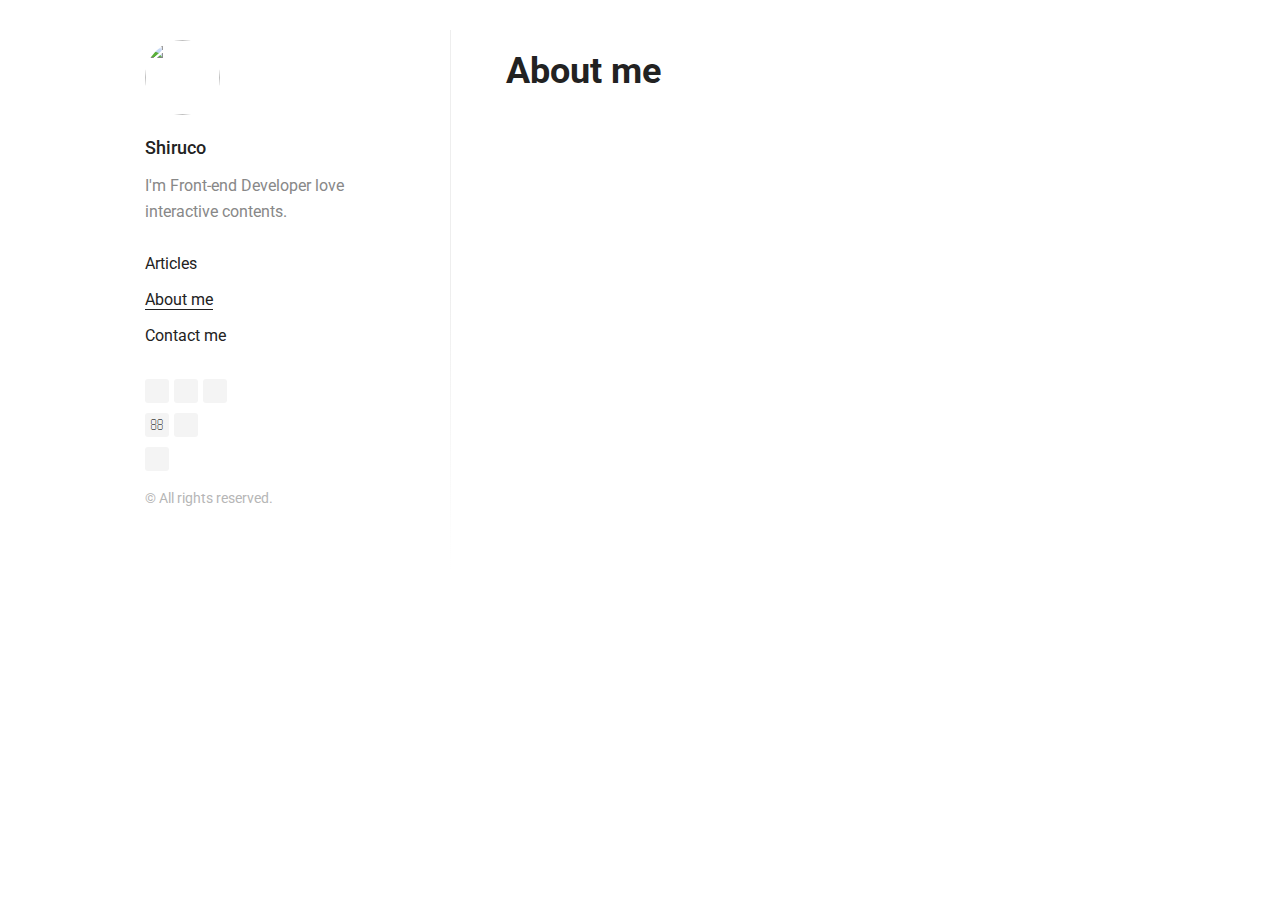
==== commit 0d13630b: "Updates" ====
--- a/about/index.html
+++ b/about/index.html
@@ -2,4 +2,4 @@
  <html lang="en"><head><meta charset="utf-8"/><meta http-equiv="X-UA-Compatible" content="IE=edge"/><meta name="viewport" content="width=device-width, initial-scale=1.0 maximum-scale=5.0"/><title data-react-helmet="true">About me - Shiruco log</title><link href="https://fonts.googleapis.com/css?family=Roboto:400,400italic,500,700&amp;subset=latin,cyrillic" rel="stylesheet" type="text/css"/><style>html{-ms-text-size-adjust:100%;-webkit-text-size-adjust:100%}body{margin:0}article,aside,cite,code,details,figcaption,figure,footer,header,hgroup,main,nav,section,small,summary{display:block}article,article ol,article ul,blockquote,body,div,figure,footer,header,input,nav,section{box-sizing:border-box}audio,canvas,progress,video{display:inline-block;vertical-align:baseline}audio:not([controls]){display:none;height:0}[hidden],template{display:none}a{background:transparent}a:active,a:hover{outline:0}abbr{letter-spacing:.1em}abbr[title]{border-bottom:1px dotted}b,strong{font-weight:700}dfn{font-style:italic}mark{background:#ff0;color:#000}small{font-size:70%}sub,sup{font-size:75%;line-height:0;position:relative;vertical-align:baseline}sup{top:-.5em}sub{bottom:-.25em}em,i{line-height:0;position:relative;vertical-align:baseline}img{border:0}svg:not(:root){overflow:hidden}hr{box-sizing:content-box;height:0}pre{overflow:auto}code,kbd,pre,samp{font-family:monospace,monospace}table{border-collapse:collapse;border-spacing:0}td,th{padding:0}img{max-width:100%;display:block;margin:inherit auto}.wrapper{max-width:1070px;margin-left:auto;margin-right:auto}.wrapper:after,.wrapper:before{content:"";display:table}.wrapper:after{clear:both}.content{width:calc(99.9% * 2/3 - 10px)}.content:nth-child(1n){float:left;margin-right:30px;clear:none}.content:last-child{margin-right:0}.content:nth-child(3n){margin-right:0;float:right}.content:nth-child(3n+1){clear:both}.main-inner{padding:40px 35px}@media screen and (max-width:1100px){.content{width:calc(99.9% * 2/4 - 15px)}.content:nth-child(1n){float:left;margin-right:30px;clear:none}.content:last-child{margin-right:0}.content:nth-child(4n){margin-right:0;float:right}.content:nth-child(4n+1){clear:both}.main-inner{padding:35px 20px}}@media screen and (max-width:900px){.content{width:calc(99.9% * 7/12 - 12.5px)}.content:nth-child(1n){float:left;margin-right:30px;clear:none}.content:last-child{margin-right:0}.content:nth-child(12n){margin-right:0;float:right}.content:nth-child(12n+1){clear:both}.main-inner{padding:30px 20px}}@media screen and (max-width:500px){.content{width:calc(99.9% * 4/4 - 0px)}.content:nth-child(1n){float:left;margin-right:30px;clear:none}.content:last-child{margin-right:0}.content:nth-child(4n){margin-right:0;float:right}.content:nth-child(4n+1){clear:both}.main-inner{padding:25px 20px}}@media screen and (min-width:40em){.floatLeft{float:left}}@media screen and (min-width:40em){.floatCenter{margin-left:auto;margin-right:auto}}@media screen and (min-width:40em){.floatRight{float:right}}@media screen and (min-width:40em){body,html{margin:0;width:100%;max-width:none}}html{box-sizing:border-box;font-size:16px;font-size:100%;font-family:Roboto,Arial,sans-serif;color:#222;-ms-text-size-adjust:100%;-webkit-text-size-adjust:100%}@media screen and (min-width:40em){html{font-size:18px;font-size:1.125rem}}*,:after,:before{box-sizing:inherit}body{margin:0}footer{display:block}body>footer{margin:0 auto;width:80%}header,main,section{display:block}a{background:transparent;color:#222;text-decoration:none;-webkit-transition:all .3s;transition:all .3s}a:active,a:hover{outline:0}a:active,a:hover{color:#222}article{display:block;margin:0 auto;width:80%}@media screen and (min-width:40em){article{max-width:945px;max-width:52.5rem}}audio{display:inline-block;vertical-align:baseline}audio:not([controls]){display:none;height:0}canvas{display:inline-block;vertical-align:baseline}pre{overflow:auto}code,kbd,pre,samp{font-family:monospace,monospace}code{padding:26px;padding:1.625rem;display:block}@media screen and (min-width:40em){code{padding:31px;padding:1.722222222222222rem}}details,figcaption,summary{display:block}figcaption{line-height:26px;line-height:1.625rem;color:#222;font-size:.8125rem;font-style:italic;margin-bottom:0;text-align:center}@media screen and (min-width:40em){figcaption{line-height:31px;line-height:1.722222222222222rem;margin-bottom:0}}figure{display:block}@media screen and (min-width:40em){figure.floatLeft,figure.floatRight{max-width:315px;max-width:17.5rem;padding:0 31px;padding:0 1.722222222222222rem}}@media screen and (min-width:40em){figure.floatLeft blockquote,figure.floatRight blockquote{padding:0;text-align:left}}@media screen and (min-width:40em){figure.floatLeft blockquote p,figure.floatRight blockquote p{font-size:19.2px;font-size:1.2rem;line-height:31px;line-height:1.722222222222222rem}}h1{font-size:40px;font-size:2.5rem;line-height:52px;line-height:3.25rem;margin-top:104px;margin-top:6.5rem;margin-bottom:26px;margin-bottom:1.625rem}h2{font-size:27px;font-size:1.6875rem;line-height:39px;line-height:2.4375rem;margin-top:65px;margin-top:4.0625rem;margin-bottom:13px;margin-bottom:.8125rem}h3{font-size:22px;font-size:1.375rem;margin-top:52px;margin-top:3.25rem}h3,h4{line-height:26px;line-height:1.625rem;margin-bottom:13px;margin-bottom:.8125rem}h4{font-size:19.2px;font-size:1.2rem;margin-top:39px;margin-top:2.4375rem}h5,h6{font-size:16px;font-size:1rem;line-height:26px;line-height:1.625rem;margin-top:65px;margin-top:4.0625rem;margin-bottom:13px;margin-bottom:.8125rem}@media screen and (min-width:40em){h1{font-size:40px;font-size:2.5rem;line-height:62px;line-height:3.444444444444445rem;margin-top:124px;margin-top:6.888888888888889rem;margin-bottom:31px;margin-bottom:1.722222222222222rem}h2{font-size:27px;font-size:1.6875rem;line-height:46.5px;line-height:2.583333333333334rem;margin-top:77.5px;margin-top:4.305555555555556rem;margin-bottom:15.5px;margin-bottom:.861111111111111rem}h3{font-size:22px;font-size:1.375rem;margin-top:62px;margin-top:3.444444444444445rem}h3,h4{line-height:31px;line-height:1.722222222222222rem;margin-bottom:15.5px;margin-bottom:.861111111111111rem}h4{font-size:19.2px;font-size:1.2rem;margin-top:46.5px;margin-top:2.583333333333334rem}h5,h6{font-size:16px;font-size:1rem;line-height:31px;line-height:1.722222222222222rem;margin-top:77.5px;margin-top:4.305555555555556rem;margin-bottom:15.5px;margin-bottom:.861111111111111rem}}h1+h2{margin-top:26px;margin-top:1.625rem}@media screen and (min-width:40em){h1+h2{margin-top:31px;margin-top:1.722222222222222rem}}h2+h3,h3+h4,h4+h5{margin-top:13px;margin-top:.8125rem}@media screen and (min-width:40em){h2+h3,h3+h4,h4+h5{margin-top:15.5px;margin-top:.861111111111111rem}}h5+h6{margin-top:-13px;margin-top:-.8125rem}@media screen and (min-width:40em){h5+h6{margin-top:-15.5px;margin-top:-.861111111111111rem}}h6{font-style:italic;font-weight:400}hgroup,hr{display:block}hr{margin-top:52px;margin-bottom:52px;box-sizing:content-box;border:0;color:#222;height:26px;height:1.625rem;margin:3.25rem auto;background-size:100% 26px;background-size:100% 1.625rem;background-image:-webkit-linear-gradient(top,transparent 1px,transparent 11px,#222 0,#222 15px,transparent 0,transparent 26px);background-image:linear-gradient(180deg,transparent 1px,transparent 11px,#222 0,#222 15px,transparent 0,transparent 26px);width:100px}@media screen and (min-width:40em){hr{background-size:100% 31px;background-size:100% 1.722222222222222rem;background-image:-webkit-linear-gradient(top,transparent 1px,transparent 13.5px,#222 0,#222 17.5px,transparent 0,transparent 31px);background-image:linear-gradient(180deg,transparent 1px,transparent 13.5px,#222 0,#222 17.5px,transparent 0,transparent 31px);margin-top:62px;margin-top:3.444444444444445rem;margin-bottom:62px;margin-bottom:3.444444444444445rem;height:31px;height:1.722222222222222rem}}img{border:0;max-width:100%;display:block;margin:inherit auto}svg:not(:root){overflow:hidden}ol li,ul li{margin-bottom:0}nav{display:block}progress{display:inline-block;vertical-align:baseline}blockquote{font-style:italic;padding-left:1.4375rem}@media screen and (min-width:40em){blockquote{padding-left:2rem}}cite{display:block;font-style:normal}figure blockquote{padding:26px 0;padding:1.625rem 0}@media screen and (min-width:40em){figure blockquote{padding:62px 0 31px;padding:3.444444444444445rem 0 1.722222222222222rem;text-align:center}}figure blockquote p{font-size:27px;font-size:1.6875rem;line-height:39px;line-height:2.4375rem}@media screen and (min-width:40em){figure blockquote p{font-size:27px;font-size:1.6875rem;line-height:46.5px;line-height:2.583333333333334rem}}table{border-collapse:collapse;border-spacing:0}td,th{padding:0}[hidden],template{display:none}abbr{letter-spacing:.1em}abbr[title]{border-bottom:1px dotted}b,strong{font-weight:700}dfn{font-style:italic}em,i{line-height:0;position:relative;vertical-align:baseline}mark{background:#ff0;color:#000}small{line-height:13px;line-height:.8125rem;font-size:70%}@media screen and (min-width:40em){small{line-height:15.5px;line-height:.861111111111111rem}}sub,sup{font-size:75%;line-height:0;position:relative;vertical-align:baseline}sup{top:-.5em}sub{bottom:-.25em}.attention-grabber{font-size:19.2px;font-size:1.2rem}.alignLeft{text-align:left}.alignCenter{text-align:center}.alignRight{text-align:right}.uppercase{letter-spacing:.1em;text-transform:uppercase}video{display:inline-block;vertical-align:baseline}.description{font-size:calc(12px + 2 * ((100vw - 420px) / 860));line-height:1.6}@media screen and (min-width:1280px){.description{font-size:14px}}@media screen and (max-width:420px){.description{font-size:12px}}.blog-post{margin-bottom:30px}.blog-post:last-child{margin-bottom:10px}.blog-post h2{margin-top:10px;line-height:30px;margin-bottom:20px}.blog-post h2 a:hover{border-bottom:1px solid}.blog-post p{font-size:16px;line-height:26px;margin-bottom:26px}.blog-post time{color:#222}.blog-post .blog-category,.blog-post time{font-size:14px;font-weight:500;text-transform:uppercase}.blog-post .blog-category{color:#f7a046}.blog-post .readmore{font-size:16px;color:#5d93ff}.blog-post .readmore:hover{border-bottom:1px solid}.blog-single{max-width:945px;margin-left:auto;margin-right:auto}.blog-single h1{text-align:center;margin-top:30px}.blog-single .text{line-height:31px;margin-bottom:31px}.blog-single .date-published,.blog-single .text :not(div),.blog-single h1{max-width:630px;margin-left:auto;margin-right:auto}.blog-single .text img{max-width:100%;height:auto}.blog-single .footer{max-width:630px;margin-left:auto;margin-right:auto;line-height:31px;margin-bottom:31px}.gohome{position:fixed;left:20px;font-size:16px;text-align:center;padding:8px 16px;color:#999;background:#f4f4f4;font-weight:400;border-radius:3px}.gohome:focus,.gohome:hover{color:#444;background:#f4f4f4;border:0}@media (max-width:900px){.blog-single h1{margin-top:15px}.blog-single .footer,.blog-single .text{padding:0 15px;line-height:26px;margin-bottom:26px}.gohome{position:static;margin:20px auto 0;text-align:center;width:85px;display:block}}p>code,span>code{white-space:pre;white-space:pre-wrap;white-space:pre-line;white-space:-pre-wrap;white-space:-o-pre-wrap;white-space:-moz-pre-wrap;white-space:-hp-pre-wrap;word-wrap:break-word;display:inline;font-family:Inconsolata,monospace,serif;max-width:100%;overflow:auto;padding:.25em .5em}p>code,pre code,span>code{border-radius:3px;background:#f8f8f8}pre code{display:block;overflow-x:auto;padding:.5em 1em;color:#333}.hljs-comment,.hljs-quote{color:#998;font-style:italic}.hljs-keyword,.hljs-selector-tag,.hljs-subst{color:#333;font-weight:700}.hljs-literal,.hljs-number,.hljs-tag .hljs-attr,.hljs-template-variable,.hljs-variable{color:teal}.hljs-doctag,.hljs-string{color:#d14}.hljs-section,.hljs-selector-id,.hljs-title{color:#900;font-weight:700}.hljs-subst{font-weight:400}.hljs-class .hljs-title,.hljs-type{color:#458;font-weight:700}.hljs-attribute,.hljs-name,.hljs-tag{color:navy;font-weight:400}.hljs-link,.hljs-regexp{color:#009926}.hljs-bullet,.hljs-symbol{color:#990073}.hljs-built_in,.hljs-builtin-name{color:#0086b3}.hljs-meta{color:#999;font-weight:700}.hljs-deletion{background:#fdd}.hljs-addition{background:#dfd}.hljs-emphasis{font-style:italic}.hljs-strong{font-weight:700}.blog-nav{margin:20px 0 10px}.blog-nav ul{list-style:none;padding-left:0}.blog-nav ul li{margin:10px 0}.blog-nav ul li a{font-size:16px;line-height:26px;margin-bottom:26px;border-bottom:0;font-weight:400;color:#222}.blog-nav ul li a.current,.blog-nav ul li a:hover{border-bottom:1px solid}.blog-social{margin-top:30px}.blog-social ul:after,.blog-social ul:before{content:" ";display:table}.blog-social ul:after{clear:both}.blog-social ul{list-style:none;padding:0;margin:10px 0;zoom:1}.blog-social ul>li{float:left;margin-right:5px;text-align:center;height:24px;width:24px;border-radius:3px;background:#f4f4f4}.blog-social ul>li:hover{background:#f4f4f4}.blog-social ul>li>a{border-bottom:0}.blog-social ul>li>a>i{color:#606060;font-size:14px;line-height:24px}.blog-social ul>li:hover a>i{color:#444}/*!
  *  Font Awesome 4.5.0 by @davegandy - http://fontawesome.io - @fontawesome
  *  License - http://fontawesome.io/license (Font: SIL OFL 1.1, CSS: MIT License)
- */@font-face{font-family:FontAwesome;src:url(/shiruco-log/32400f4e08932a94d8bfd2422702c446.eot);src:url(/shiruco-log/32400f4e08932a94d8bfd2422702c446.eot?#iefix&v=4.5.0) format("embedded-opentype"),url(/shiruco-log/db812d8a70a4e88e888744c1c9a27e89.woff2) format("woff2"),url(/shiruco-log/a35720c2fed2c7f043bc7e4ffb45e073.woff) format("woff"),url(/shiruco-log/a3de2170e4e9df77161ea5d3f31b2668.ttf) format("truetype"),url([data-uri]) format("svg");font-weight:400;font-style:normal}.fa{display:inline-block;font:normal normal normal 14px/1 FontAwesome;font-size:inherit;text-rendering:auto;-webkit-font-smoothing:antialiased;-moz-osx-font-smoothing:grayscale}.fa-lg{font-size:1.33333333em;line-height:.75em;vertical-align:-15%}.fa-2x{font-size:2em}.fa-3x{font-size:3em}.fa-4x{font-size:4em}.fa-5x{font-size:5em}.fa-fw{width:1.28571429em;text-align:center}.fa-ul{padding-left:0;margin-left:2.14285714em;list-style-type:none}.fa-ul>li{position:relative}.fa-li{position:absolute;left:-2.14285714em;width:2.14285714em;top:.14285714em;text-align:center}.fa-li.fa-lg{left:-1.85714286em}.fa-border{padding:.2em .25em .15em;border:.08em solid #eee;border-radius:.1em}.fa-pull-left{float:left}.fa-pull-right{float:right}.fa.fa-pull-left{margin-right:.3em}.fa.fa-pull-right{margin-left:.3em}.pull-right{float:right}.pull-left{float:left}.fa.pull-left{margin-right:.3em}.fa.pull-right{margin-left:.3em}.fa-spin{-webkit-animation:fa-spin 2s infinite linear;animation:fa-spin 2s infinite linear}.fa-pulse{-webkit-animation:fa-spin 1s infinite steps(8);animation:fa-spin 1s infinite steps(8)}@-webkit-keyframes fa-spin{0%{-webkit-transform:rotate(0deg);transform:rotate(0deg)}to{-webkit-transform:rotate(359deg);transform:rotate(359deg)}}@keyframes fa-spin{0%{-webkit-transform:rotate(0deg);transform:rotate(0deg)}to{-webkit-transform:rotate(359deg);transform:rotate(359deg)}}.fa-rotate-90{filter:progid:DXImageTransform.Microsoft.BasicImage(rotation=1);-webkit-transform:rotate(90deg);transform:rotate(90deg)}.fa-rotate-180{filter:progid:DXImageTransform.Microsoft.BasicImage(rotation=2);-webkit-transform:rotate(180deg);transform:rotate(180deg)}.fa-rotate-270{filter:progid:DXImageTransform.Microsoft.BasicImage(rotation=3);-webkit-transform:rotate(270deg);transform:rotate(270deg)}.fa-flip-horizontal{filter:progid:DXImageTransform.Microsoft.BasicImage(rotation=0,mirror=1);-webkit-transform:scaleX(-1);transform:scaleX(-1)}.fa-flip-vertical{filter:progid:DXImageTransform.Microsoft.BasicImage(rotation=2,mirror=1);-webkit-transform:scaleY(-1);transform:scaleY(-1)}:root .fa-flip-horizontal,:root .fa-flip-vertical,:root .fa-rotate-90,:root .fa-rotate-180,:root .fa-rotate-270{-webkit-filter:none;filter:none}.fa-stack{position:relative;display:inline-block;width:2em;height:2em;line-height:2em;vertical-align:middle}.fa-stack-1x,.fa-stack-2x{position:absolute;left:0;width:100%;text-align:center}.fa-stack-1x{line-height:inherit}.fa-stack-2x{font-size:2em}.fa-inverse{color:#fff}.fa-glass:before{content:"\F000"}.fa-music:before{content:"\F001"}.fa-search:before{content:"\F002"}.fa-envelope-o:before{content:"\F003"}.fa-heart:before{content:"\F004"}.fa-star:before{content:"\F005"}.fa-star-o:before{content:"\F006"}.fa-user:before{content:"\F007"}.fa-film:before{content:"\F008"}.fa-th-large:before{content:"\F009"}.fa-th:before{content:"\F00A"}.fa-th-list:before{content:"\F00B"}.fa-check:before{content:"\F00C"}.fa-close:before,.fa-remove:before,.fa-times:before{content:"\F00D"}.fa-search-plus:before{content:"\F00E"}.fa-search-minus:before{content:"\F010"}.fa-power-off:before{content:"\F011"}.fa-signal:before{content:"\F012"}.fa-cog:before,.fa-gear:before{content:"\F013"}.fa-trash-o:before{content:"\F014"}.fa-home:before{content:"\F015"}.fa-file-o:before{content:"\F016"}.fa-clock-o:before{content:"\F017"}.fa-road:before{content:"\F018"}.fa-download:before{content:"\F019"}.fa-arrow-circle-o-down:before{content:"\F01A"}.fa-arrow-circle-o-up:before{content:"\F01B"}.fa-inbox:before{content:"\F01C"}.fa-play-circle-o:before{content:"\F01D"}.fa-repeat:before,.fa-rotate-right:before{content:"\F01E"}.fa-refresh:before{content:"\F021"}.fa-list-alt:before{content:"\F022"}.fa-lock:before{content:"\F023"}.fa-flag:before{content:"\F024"}.fa-headphones:before{content:"\F025"}.fa-volume-off:before{content:"\F026"}.fa-volume-down:before{content:"\F027"}.fa-volume-up:before{content:"\F028"}.fa-qrcode:before{content:"\F029"}.fa-barcode:before{content:"\F02A"}.fa-tag:before{content:"\F02B"}.fa-tags:before{content:"\F02C"}.fa-book:before{content:"\F02D"}.fa-bookmark:before{content:"\F02E"}.fa-print:before{content:"\F02F"}.fa-camera:before{content:"\F030"}.fa-font:before{content:"\F031"}.fa-bold:before{content:"\F032"}.fa-italic:before{content:"\F033"}.fa-text-height:before{content:"\F034"}.fa-text-width:before{content:"\F035"}.fa-align-left:before{content:"\F036"}.fa-align-center:before{content:"\F037"}.fa-align-right:before{content:"\F038"}.fa-align-justify:before{content:"\F039"}.fa-list:before{content:"\F03A"}.fa-dedent:before,.fa-outdent:before{content:"\F03B"}.fa-indent:before{content:"\F03C"}.fa-video-camera:before{content:"\F03D"}.fa-image:before,.fa-photo:before,.fa-picture-o:before{content:"\F03E"}.fa-pencil:before{content:"\F040"}.fa-map-marker:before{content:"\F041"}.fa-adjust:before{content:"\F042"}.fa-tint:before{content:"\F043"}.fa-edit:before,.fa-pencil-square-o:before{content:"\F044"}.fa-share-square-o:before{content:"\F045"}.fa-check-square-o:before{content:"\F046"}.fa-arrows:before{content:"\F047"}.fa-step-backward:before{content:"\F048"}.fa-fast-backward:before{content:"\F049"}.fa-backward:before{content:"\F04A"}.fa-play:before{content:"\F04B"}.fa-pause:before{content:"\F04C"}.fa-stop:before{content:"\F04D"}.fa-forward:before{content:"\F04E"}.fa-fast-forward:before{content:"\F050"}.fa-step-forward:before{content:"\F051"}.fa-eject:before{content:"\F052"}.fa-chevron-left:before{content:"\F053"}.fa-chevron-right:before{content:"\F054"}.fa-plus-circle:before{content:"\F055"}.fa-minus-circle:before{content:"\F056"}.fa-times-circle:before{content:"\F057"}.fa-check-circle:before{content:"\F058"}.fa-question-circle:before{content:"\F059"}.fa-info-circle:before{content:"\F05A"}.fa-crosshairs:before{content:"\F05B"}.fa-times-circle-o:before{content:"\F05C"}.fa-check-circle-o:before{content:"\F05D"}.fa-ban:before{content:"\F05E"}.fa-arrow-left:before{content:"\F060"}.fa-arrow-right:before{content:"\F061"}.fa-arrow-up:before{content:"\F062"}.fa-arrow-down:before{content:"\F063"}.fa-mail-forward:before,.fa-share:before{content:"\F064"}.fa-expand:before{content:"\F065"}.fa-compress:before{content:"\F066"}.fa-plus:before{content:"\F067"}.fa-minus:before{content:"\F068"}.fa-asterisk:before{content:"\F069"}.fa-exclamation-circle:before{content:"\F06A"}.fa-gift:before{content:"\F06B"}.fa-leaf:before{content:"\F06C"}.fa-fire:before{content:"\F06D"}.fa-eye:before{content:"\F06E"}.fa-eye-slash:before{content:"\F070"}.fa-exclamation-triangle:before,.fa-warning:before{content:"\F071"}.fa-plane:before{content:"\F072"}.fa-calendar:before{content:"\F073"}.fa-random:before{content:"\F074"}.fa-comment:before{content:"\F075"}.fa-magnet:before{content:"\F076"}.fa-chevron-up:before{content:"\F077"}.fa-chevron-down:before{content:"\F078"}.fa-retweet:before{content:"\F079"}.fa-shopping-cart:before{content:"\F07A"}.fa-folder:before{content:"\F07B"}.fa-folder-open:before{content:"\F07C"}.fa-arrows-v:before{content:"\F07D"}.fa-arrows-h:before{content:"\F07E"}.fa-bar-chart-o:before,.fa-bar-chart:before{content:"\F080"}.fa-twitter-square:before{content:"\F081"}.fa-facebook-square:before{content:"\F082"}.fa-camera-retro:before{content:"\F083"}.fa-key:before{content:"\F084"}.fa-cogs:before,.fa-gears:before{content:"\F085"}.fa-comments:before{content:"\F086"}.fa-thumbs-o-up:before{content:"\F087"}.fa-thumbs-o-down:before{content:"\F088"}.fa-star-half:before{content:"\F089"}.fa-heart-o:before{content:"\F08A"}.fa-sign-out:before{content:"\F08B"}.fa-linkedin-square:before{content:"\F08C"}.fa-thumb-tack:before{content:"\F08D"}.fa-external-link:before{content:"\F08E"}.fa-sign-in:before{content:"\F090"}.fa-trophy:before{content:"\F091"}.fa-github-square:before{content:"\F092"}.fa-upload:before{content:"\F093"}.fa-lemon-o:before{content:"\F094"}.fa-phone:before{content:"\F095"}.fa-square-o:before{content:"\F096"}.fa-bookmark-o:before{content:"\F097"}.fa-phone-square:before{content:"\F098"}.fa-twitter:before{content:"\F099"}.fa-facebook-f:before,.fa-facebook:before{content:"\F09A"}.fa-github:before{content:"\F09B"}.fa-unlock:before{content:"\F09C"}.fa-credit-card:before{content:"\F09D"}.fa-feed:before,.fa-rss:before{content:"\F09E"}.fa-hdd-o:before{content:"\F0A0"}.fa-bullhorn:before{content:"\F0A1"}.fa-bell:before{content:"\F0F3"}.fa-certificate:before{content:"\F0A3"}.fa-hand-o-right:before{content:"\F0A4"}.fa-hand-o-left:before{content:"\F0A5"}.fa-hand-o-up:before{content:"\F0A6"}.fa-hand-o-down:before{content:"\F0A7"}.fa-arrow-circle-left:before{content:"\F0A8"}.fa-arrow-circle-right:before{content:"\F0A9"}.fa-arrow-circle-up:before{content:"\F0AA"}.fa-arrow-circle-down:before{content:"\F0AB"}.fa-globe:before{content:"\F0AC"}.fa-wrench:before{content:"\F0AD"}.fa-tasks:before{content:"\F0AE"}.fa-filter:before{content:"\F0B0"}.fa-briefcase:before{content:"\F0B1"}.fa-arrows-alt:before{content:"\F0B2"}.fa-group:before,.fa-users:before{content:"\F0C0"}.fa-chain:before,.fa-link:before{content:"\F0C1"}.fa-cloud:before{content:"\F0C2"}.fa-flask:before{content:"\F0C3"}.fa-cut:before,.fa-scissors:before{content:"\F0C4"}.fa-copy:before,.fa-files-o:before{content:"\F0C5"}.fa-paperclip:before{content:"\F0C6"}.fa-floppy-o:before,.fa-save:before{content:"\F0C7"}.fa-square:before{content:"\F0C8"}.fa-bars:before,.fa-navicon:before,.fa-reorder:before{content:"\F0C9"}.fa-list-ul:before{content:"\F0CA"}.fa-list-ol:before{content:"\F0CB"}.fa-strikethrough:before{content:"\F0CC"}.fa-underline:before{content:"\F0CD"}.fa-table:before{content:"\F0CE"}.fa-magic:before{content:"\F0D0"}.fa-truck:before{content:"\F0D1"}.fa-pinterest:before{content:"\F0D2"}.fa-pinterest-square:before{content:"\F0D3"}.fa-google-plus-square:before{content:"\F0D4"}.fa-google-plus:before{content:"\F0D5"}.fa-money:before{content:"\F0D6"}.fa-caret-down:before{content:"\F0D7"}.fa-caret-up:before{content:"\F0D8"}.fa-caret-left:before{content:"\F0D9"}.fa-caret-right:before{content:"\F0DA"}.fa-columns:before{content:"\F0DB"}.fa-sort:before,.fa-unsorted:before{content:"\F0DC"}.fa-sort-desc:before,.fa-sort-down:before{content:"\F0DD"}.fa-sort-asc:before,.fa-sort-up:before{content:"\F0DE"}.fa-envelope:before{content:"\F0E0"}.fa-linkedin:before{content:"\F0E1"}.fa-rotate-left:before,.fa-undo:before{content:"\F0E2"}.fa-gavel:before,.fa-legal:before{content:"\F0E3"}.fa-dashboard:before,.fa-tachometer:before{content:"\F0E4"}.fa-comment-o:before{content:"\F0E5"}.fa-comments-o:before{content:"\F0E6"}.fa-bolt:before,.fa-flash:before{content:"\F0E7"}.fa-sitemap:before{content:"\F0E8"}.fa-umbrella:before{content:"\F0E9"}.fa-clipboard:before,.fa-paste:before{content:"\F0EA"}.fa-lightbulb-o:before{content:"\F0EB"}.fa-exchange:before{content:"\F0EC"}.fa-cloud-download:before{content:"\F0ED"}.fa-cloud-upload:before{content:"\F0EE"}.fa-user-md:before{content:"\F0F0"}.fa-stethoscope:before{content:"\F0F1"}.fa-suitcase:before{content:"\F0F2"}.fa-bell-o:before{content:"\F0A2"}.fa-coffee:before{content:"\F0F4"}.fa-cutlery:before{content:"\F0F5"}.fa-file-text-o:before{content:"\F0F6"}.fa-building-o:before{content:"\F0F7"}.fa-hospital-o:before{content:"\F0F8"}.fa-ambulance:before{content:"\F0F9"}.fa-medkit:before{content:"\F0FA"}.fa-fighter-jet:before{content:"\F0FB"}.fa-beer:before{content:"\F0FC"}.fa-h-square:before{content:"\F0FD"}.fa-plus-square:before{content:"\F0FE"}.fa-angle-double-left:before{content:"\F100"}.fa-angle-double-right:before{content:"\F101"}.fa-angle-double-up:before{content:"\F102"}.fa-angle-double-down:before{content:"\F103"}.fa-angle-left:before{content:"\F104"}.fa-angle-right:before{content:"\F105"}.fa-angle-up:before{content:"\F106"}.fa-angle-down:before{content:"\F107"}.fa-desktop:before{content:"\F108"}.fa-laptop:before{content:"\F109"}.fa-tablet:before{content:"\F10A"}.fa-mobile-phone:before,.fa-mobile:before{content:"\F10B"}.fa-circle-o:before{content:"\F10C"}.fa-quote-left:before{content:"\F10D"}.fa-quote-right:before{content:"\F10E"}.fa-spinner:before{content:"\F110"}.fa-circle:before{content:"\F111"}.fa-mail-reply:before,.fa-reply:before{content:"\F112"}.fa-github-alt:before{content:"\F113"}.fa-folder-o:before{content:"\F114"}.fa-folder-open-o:before{content:"\F115"}.fa-smile-o:before{content:"\F118"}.fa-frown-o:before{content:"\F119"}.fa-meh-o:before{content:"\F11A"}.fa-gamepad:before{content:"\F11B"}.fa-keyboard-o:before{content:"\F11C"}.fa-flag-o:before{content:"\F11D"}.fa-flag-checkered:before{content:"\F11E"}.fa-terminal:before{content:"\F120"}.fa-code:before{content:"\F121"}.fa-mail-reply-all:before,.fa-reply-all:before{content:"\F122"}.fa-star-half-empty:before,.fa-star-half-full:before,.fa-star-half-o:before{content:"\F123"}.fa-location-arrow:before{content:"\F124"}.fa-crop:before{content:"\F125"}.fa-code-fork:before{content:"\F126"}.fa-chain-broken:before,.fa-unlink:before{content:"\F127"}.fa-question:before{content:"\F128"}.fa-info:before{content:"\F129"}.fa-exclamation:before{content:"\F12A"}.fa-superscript:before{content:"\F12B"}.fa-subscript:before{content:"\F12C"}.fa-eraser:before{content:"\F12D"}.fa-puzzle-piece:before{content:"\F12E"}.fa-microphone:before{content:"\F130"}.fa-microphone-slash:before{content:"\F131"}.fa-shield:before{content:"\F132"}.fa-calendar-o:before{content:"\F133"}.fa-fire-extinguisher:before{content:"\F134"}.fa-rocket:before{content:"\F135"}.fa-maxcdn:before{content:"\F136"}.fa-chevron-circle-left:before{content:"\F137"}.fa-chevron-circle-right:before{content:"\F138"}.fa-chevron-circle-up:before{content:"\F139"}.fa-chevron-circle-down:before{content:"\F13A"}.fa-html5:before{content:"\F13B"}.fa-css3:before{content:"\F13C"}.fa-anchor:before{content:"\F13D"}.fa-unlock-alt:before{content:"\F13E"}.fa-bullseye:before{content:"\F140"}.fa-ellipsis-h:before{content:"\F141"}.fa-ellipsis-v:before{content:"\F142"}.fa-rss-square:before{content:"\F143"}.fa-play-circle:before{content:"\F144"}.fa-ticket:before{content:"\F145"}.fa-minus-square:before{content:"\F146"}.fa-minus-square-o:before{content:"\F147"}.fa-level-up:before{content:"\F148"}.fa-level-down:before{content:"\F149"}.fa-check-square:before{content:"\F14A"}.fa-pencil-square:before{content:"\F14B"}.fa-external-link-square:before{content:"\F14C"}.fa-share-square:before{content:"\F14D"}.fa-compass:before{content:"\F14E"}.fa-caret-square-o-down:before,.fa-toggle-down:before{content:"\F150"}.fa-caret-square-o-up:before,.fa-toggle-up:before{content:"\F151"}.fa-caret-square-o-right:before,.fa-toggle-right:before{content:"\F152"}.fa-eur:before,.fa-euro:before{content:"\F153"}.fa-gbp:before{content:"\F154"}.fa-dollar:before,.fa-usd:before{content:"\F155"}.fa-inr:before,.fa-rupee:before{content:"\F156"}.fa-cny:before,.fa-jpy:before,.fa-rmb:before,.fa-yen:before{content:"\F157"}.fa-rouble:before,.fa-rub:before,.fa-ruble:before{content:"\F158"}.fa-krw:before,.fa-won:before{content:"\F159"}.fa-bitcoin:before,.fa-btc:before{content:"\F15A"}.fa-file:before{content:"\F15B"}.fa-file-text:before{content:"\F15C"}.fa-sort-alpha-asc:before{content:"\F15D"}.fa-sort-alpha-desc:before{content:"\F15E"}.fa-sort-amount-asc:before{content:"\F160"}.fa-sort-amount-desc:before{content:"\F161"}.fa-sort-numeric-asc:before{content:"\F162"}.fa-sort-numeric-desc:before{content:"\F163"}.fa-thumbs-up:before{content:"\F164"}.fa-thumbs-down:before{content:"\F165"}.fa-youtube-square:before{content:"\F166"}.fa-youtube:before{content:"\F167"}.fa-xing:before{content:"\F168"}.fa-xing-square:before{content:"\F169"}.fa-youtube-play:before{content:"\F16A"}.fa-dropbox:before{content:"\F16B"}.fa-stack-overflow:before{content:"\F16C"}.fa-instagram:before{content:"\F16D"}.fa-flickr:before{content:"\F16E"}.fa-adn:before{content:"\F170"}.fa-bitbucket:before{content:"\F171"}.fa-bitbucket-square:before{content:"\F172"}.fa-tumblr:before{content:"\F173"}.fa-tumblr-square:before{content:"\F174"}.fa-long-arrow-down:before{content:"\F175"}.fa-long-arrow-up:before{content:"\F176"}.fa-long-arrow-left:before{content:"\F177"}.fa-long-arrow-right:before{content:"\F178"}.fa-apple:before{content:"\F179"}.fa-windows:before{content:"\F17A"}.fa-android:before{content:"\F17B"}.fa-linux:before{content:"\F17C"}.fa-dribbble:before{content:"\F17D"}.fa-skype:before{content:"\F17E"}.fa-foursquare:before{content:"\F180"}.fa-trello:before{content:"\F181"}.fa-female:before{content:"\F182"}.fa-male:before{content:"\F183"}.fa-gittip:before,.fa-gratipay:before{content:"\F184"}.fa-sun-o:before{content:"\F185"}.fa-moon-o:before{content:"\F186"}.fa-archive:before{content:"\F187"}.fa-bug:before{content:"\F188"}.fa-vk:before{content:"\F189"}.fa-weibo:before{content:"\F18A"}.fa-renren:before{content:"\F18B"}.fa-pagelines:before{content:"\F18C"}.fa-stack-exchange:before{content:"\F18D"}.fa-arrow-circle-o-right:before{content:"\F18E"}.fa-arrow-circle-o-left:before{content:"\F190"}.fa-caret-square-o-left:before,.fa-toggle-left:before{content:"\F191"}.fa-dot-circle-o:before{content:"\F192"}.fa-wheelchair:before{content:"\F193"}.fa-vimeo-square:before{content:"\F194"}.fa-try:before,.fa-turkish-lira:before{content:"\F195"}.fa-plus-square-o:before{content:"\F196"}.fa-space-shuttle:before{content:"\F197"}.fa-slack:before{content:"\F198"}.fa-envelope-square:before{content:"\F199"}.fa-wordpress:before{content:"\F19A"}.fa-openid:before{content:"\F19B"}.fa-bank:before,.fa-institution:before,.fa-university:before{content:"\F19C"}.fa-graduation-cap:before,.fa-mortar-board:before{content:"\F19D"}.fa-yahoo:before{content:"\F19E"}.fa-google:before{content:"\F1A0"}.fa-reddit:before{content:"\F1A1"}.fa-reddit-square:before{content:"\F1A2"}.fa-stumbleupon-circle:before{content:"\F1A3"}.fa-stumbleupon:before{content:"\F1A4"}.fa-delicious:before{content:"\F1A5"}.fa-digg:before{content:"\F1A6"}.fa-pied-piper:before{content:"\F1A7"}.fa-pied-piper-alt:before{content:"\F1A8"}.fa-drupal:before{content:"\F1A9"}.fa-joomla:before{content:"\F1AA"}.fa-language:before{content:"\F1AB"}.fa-fax:before{content:"\F1AC"}.fa-building:before{content:"\F1AD"}.fa-child:before{content:"\F1AE"}.fa-paw:before{content:"\F1B0"}.fa-spoon:before{content:"\F1B1"}.fa-cube:before{content:"\F1B2"}.fa-cubes:before{content:"\F1B3"}.fa-behance:before{content:"\F1B4"}.fa-behance-square:before{content:"\F1B5"}.fa-steam:before{content:"\F1B6"}.fa-steam-square:before{content:"\F1B7"}.fa-recycle:before{content:"\F1B8"}.fa-automobile:before,.fa-car:before{content:"\F1B9"}.fa-cab:before,.fa-taxi:before{content:"\F1BA"}.fa-tree:before{content:"\F1BB"}.fa-spotify:before{content:"\F1BC"}.fa-deviantart:before{content:"\F1BD"}.fa-soundcloud:before{content:"\F1BE"}.fa-database:before{content:"\F1C0"}.fa-file-pdf-o:before{content:"\F1C1"}.fa-file-word-o:before{content:"\F1C2"}.fa-file-excel-o:before{content:"\F1C3"}.fa-file-powerpoint-o:before{content:"\F1C4"}.fa-file-image-o:before,.fa-file-photo-o:before,.fa-file-picture-o:before{content:"\F1C5"}.fa-file-archive-o:before,.fa-file-zip-o:before{content:"\F1C6"}.fa-file-audio-o:before,.fa-file-sound-o:before{content:"\F1C7"}.fa-file-movie-o:before,.fa-file-video-o:before{content:"\F1C8"}.fa-file-code-o:before{content:"\F1C9"}.fa-vine:before{content:"\F1CA"}.fa-codepen:before{content:"\F1CB"}.fa-jsfiddle:before{content:"\F1CC"}.fa-life-bouy:before,.fa-life-buoy:before,.fa-life-ring:before,.fa-life-saver:before,.fa-support:before{content:"\F1CD"}.fa-circle-o-notch:before{content:"\F1CE"}.fa-ra:before,.fa-rebel:before{content:"\F1D0"}.fa-empire:before,.fa-ge:before{content:"\F1D1"}.fa-git-square:before{content:"\F1D2"}.fa-git:before{content:"\F1D3"}.fa-hacker-news:before,.fa-y-combinator-square:before,.fa-yc-square:before{content:"\F1D4"}.fa-tencent-weibo:before{content:"\F1D5"}.fa-qq:before{content:"\F1D6"}.fa-wechat:before,.fa-weixin:before{content:"\F1D7"}.fa-paper-plane:before,.fa-send:before{content:"\F1D8"}.fa-paper-plane-o:before,.fa-send-o:before{content:"\F1D9"}.fa-history:before{content:"\F1DA"}.fa-circle-thin:before{content:"\F1DB"}.fa-header:before{content:"\F1DC"}.fa-paragraph:before{content:"\F1DD"}.fa-sliders:before{content:"\F1DE"}.fa-share-alt:before{content:"\F1E0"}.fa-share-alt-square:before{content:"\F1E1"}.fa-bomb:before{content:"\F1E2"}.fa-futbol-o:before,.fa-soccer-ball-o:before{content:"\F1E3"}.fa-tty:before{content:"\F1E4"}.fa-binoculars:before{content:"\F1E5"}.fa-plug:before{content:"\F1E6"}.fa-slideshare:before{content:"\F1E7"}.fa-twitch:before{content:"\F1E8"}.fa-yelp:before{content:"\F1E9"}.fa-newspaper-o:before{content:"\F1EA"}.fa-wifi:before{content:"\F1EB"}.fa-calculator:before{content:"\F1EC"}.fa-paypal:before{content:"\F1ED"}.fa-google-wallet:before{content:"\F1EE"}.fa-cc-visa:before{content:"\F1F0"}.fa-cc-mastercard:before{content:"\F1F1"}.fa-cc-discover:before{content:"\F1F2"}.fa-cc-amex:before{content:"\F1F3"}.fa-cc-paypal:before{content:"\F1F4"}.fa-cc-stripe:before{content:"\F1F5"}.fa-bell-slash:before{content:"\F1F6"}.fa-bell-slash-o:before{content:"\F1F7"}.fa-trash:before{content:"\F1F8"}.fa-copyright:before{content:"\F1F9"}.fa-at:before{content:"\F1FA"}.fa-eyedropper:before{content:"\F1FB"}.fa-paint-brush:before{content:"\F1FC"}.fa-birthday-cake:before{content:"\F1FD"}.fa-area-chart:before{content:"\F1FE"}.fa-pie-chart:before{content:"\F200"}.fa-line-chart:before{content:"\F201"}.fa-lastfm:before{content:"\F202"}.fa-lastfm-square:before{content:"\F203"}.fa-toggle-off:before{content:"\F204"}.fa-toggle-on:before{content:"\F205"}.fa-bicycle:before{content:"\F206"}.fa-bus:before{content:"\F207"}.fa-ioxhost:before{content:"\F208"}.fa-angellist:before{content:"\F209"}.fa-cc:before{content:"\F20A"}.fa-ils:before,.fa-shekel:before,.fa-sheqel:before{content:"\F20B"}.fa-meanpath:before{content:"\F20C"}.fa-buysellads:before{content:"\F20D"}.fa-connectdevelop:before{content:"\F20E"}.fa-dashcube:before{content:"\F210"}.fa-forumbee:before{content:"\F211"}.fa-leanpub:before{content:"\F212"}.fa-sellsy:before{content:"\F213"}.fa-shirtsinbulk:before{content:"\F214"}.fa-simplybuilt:before{content:"\F215"}.fa-skyatlas:before{content:"\F216"}.fa-cart-plus:before{content:"\F217"}.fa-cart-arrow-down:before{content:"\F218"}.fa-diamond:before{content:"\F219"}.fa-ship:before{content:"\F21A"}.fa-user-secret:before{content:"\F21B"}.fa-motorcycle:before{content:"\F21C"}.fa-street-view:before{content:"\F21D"}.fa-heartbeat:before{content:"\F21E"}.fa-venus:before{content:"\F221"}.fa-mars:before{content:"\F222"}.fa-mercury:before{content:"\F223"}.fa-intersex:before,.fa-transgender:before{content:"\F224"}.fa-transgender-alt:before{content:"\F225"}.fa-venus-double:before{content:"\F226"}.fa-mars-double:before{content:"\F227"}.fa-venus-mars:before{content:"\F228"}.fa-mars-stroke:before{content:"\F229"}.fa-mars-stroke-v:before{content:"\F22A"}.fa-mars-stroke-h:before{content:"\F22B"}.fa-neuter:before{content:"\F22C"}.fa-genderless:before{content:"\F22D"}.fa-facebook-official:before{content:"\F230"}.fa-pinterest-p:before{content:"\F231"}.fa-whatsapp:before{content:"\F232"}.fa-server:before{content:"\F233"}.fa-user-plus:before{content:"\F234"}.fa-user-times:before{content:"\F235"}.fa-bed:before,.fa-hotel:before{content:"\F236"}.fa-viacoin:before{content:"\F237"}.fa-train:before{content:"\F238"}.fa-subway:before{content:"\F239"}.fa-medium:before{content:"\F23A"}.fa-y-combinator:before,.fa-yc:before{content:"\F23B"}.fa-optin-monster:before{content:"\F23C"}.fa-opencart:before{content:"\F23D"}.fa-expeditedssl:before{content:"\F23E"}.fa-battery-4:before,.fa-battery-full:before{content:"\F240"}.fa-battery-3:before,.fa-battery-three-quarters:before{content:"\F241"}.fa-battery-2:before,.fa-battery-half:before{content:"\F242"}.fa-battery-1:before,.fa-battery-quarter:before{content:"\F243"}.fa-battery-0:before,.fa-battery-empty:before{content:"\F244"}.fa-mouse-pointer:before{content:"\F245"}.fa-i-cursor:before{content:"\F246"}.fa-object-group:before{content:"\F247"}.fa-object-ungroup:before{content:"\F248"}.fa-sticky-note:before{content:"\F249"}.fa-sticky-note-o:before{content:"\F24A"}.fa-cc-jcb:before{content:"\F24B"}.fa-cc-diners-club:before{content:"\F24C"}.fa-clone:before{content:"\F24D"}.fa-balance-scale:before{content:"\F24E"}.fa-hourglass-o:before{content:"\F250"}.fa-hourglass-1:before,.fa-hourglass-start:before{content:"\F251"}.fa-hourglass-2:before,.fa-hourglass-half:before{content:"\F252"}.fa-hourglass-3:before,.fa-hourglass-end:before{content:"\F253"}.fa-hourglass:before{content:"\F254"}.fa-hand-grab-o:before,.fa-hand-rock-o:before{content:"\F255"}.fa-hand-paper-o:before,.fa-hand-stop-o:before{content:"\F256"}.fa-hand-scissors-o:before{content:"\F257"}.fa-hand-lizard-o:before{content:"\F258"}.fa-hand-spock-o:before{content:"\F259"}.fa-hand-pointer-o:before{content:"\F25A"}.fa-hand-peace-o:before{content:"\F25B"}.fa-trademark:before{content:"\F25C"}.fa-registered:before{content:"\F25D"}.fa-creative-commons:before{content:"\F25E"}.fa-gg:before{content:"\F260"}.fa-gg-circle:before{content:"\F261"}.fa-tripadvisor:before{content:"\F262"}.fa-odnoklassniki:before{content:"\F263"}.fa-odnoklassniki-square:before{content:"\F264"}.fa-get-pocket:before{content:"\F265"}.fa-wikipedia-w:before{content:"\F266"}.fa-safari:before{content:"\F267"}.fa-chrome:before{content:"\F268"}.fa-firefox:before{content:"\F269"}.fa-opera:before{content:"\F26A"}.fa-internet-explorer:before{content:"\F26B"}.fa-television:before,.fa-tv:before{content:"\F26C"}.fa-contao:before{content:"\F26D"}.fa-500px:before{content:"\F26E"}.fa-amazon:before{content:"\F270"}.fa-calendar-plus-o:before{content:"\F271"}.fa-calendar-minus-o:before{content:"\F272"}.fa-calendar-times-o:before{content:"\F273"}.fa-calendar-check-o:before{content:"\F274"}.fa-industry:before{content:"\F275"}.fa-map-pin:before{content:"\F276"}.fa-map-signs:before{content:"\F277"}.fa-map-o:before{content:"\F278"}.fa-map:before{content:"\F279"}.fa-commenting:before{content:"\F27A"}.fa-commenting-o:before{content:"\F27B"}.fa-houzz:before{content:"\F27C"}.fa-vimeo:before{content:"\F27D"}.fa-black-tie:before{content:"\F27E"}.fa-fonticons:before{content:"\F280"}.fa-reddit-alien:before{content:"\F281"}.fa-edge:before{content:"\F282"}.fa-credit-card-alt:before{content:"\F283"}.fa-codiepie:before{content:"\F284"}.fa-modx:before{content:"\F285"}.fa-fort-awesome:before{content:"\F286"}.fa-usb:before{content:"\F287"}.fa-product-hunt:before{content:"\F288"}.fa-mixcloud:before{content:"\F289"}.fa-scribd:before{content:"\F28A"}.fa-pause-circle:before{content:"\F28B"}.fa-pause-circle-o:before{content:"\F28C"}.fa-stop-circle:before{content:"\F28D"}.fa-stop-circle-o:before{content:"\F28E"}.fa-shopping-bag:before{content:"\F290"}.fa-shopping-basket:before{content:"\F291"}.fa-hashtag:before{content:"\F292"}.fa-bluetooth:before{content:"\F293"}.fa-bluetooth-b:before{content:"\F294"}.fa-percent:before{content:"\F295"}.sidebar{width:calc(99.9% * 1/3 - 20px)}.sidebar:nth-child(1n){float:left;margin-right:30px;clear:none}.sidebar:last-child{margin-right:0}.sidebar:nth-child(3n){margin-right:0;float:right}.sidebar:nth-child(3n+1){clear:both}.sidebar .sidebar-inner{position:relative;padding:40px}.sidebar .sidebar-inner:after{background:#eee;background:-webkit-linear-gradient(top,#eee,#eee 48%,#fff);background:linear-gradient(180deg,#eee 0,#eee 48%,#fff);position:absolute;content:"";width:1px;height:540px;top:30px;right:-10px;bottom:0}.sidebar .sidebar-inner img{display:inline-block;margin-bottom:0;border-radius:50%;background-clip:padding-box}.sidebar .sidebar-inner h1,.sidebar .sidebar-inner h2{font-size:18px;font-weight:500;line-height:18px;margin:20px 0 10px}.sidebar .sidebar-inner p{color:#888;font-size:16px;line-height:26px;margin-bottom:26px}.sidebar .sidebar-inner p.copyright{color:#b6b6b6;font-size:14px}@media (max-width:1100px){.sidebar .sidebar-inner{padding:35px 20px 0}.sidebar{width:calc(99.9% * 1/2 - 15px)}.sidebar:nth-child(1n){float:left;margin-right:30px;clear:none}.sidebar:last-child{margin-right:0}.sidebar:nth-child(2n){margin-right:0;float:right}.sidebar:nth-child(odd){clear:both}}@media (max-width:900px){.sidebar{width:calc(99.9% * 5/12 - 17.5px)}.sidebar:nth-child(1n){float:left;margin-right:30px;clear:none}.sidebar:last-child{margin-right:0}.sidebar:nth-child(12n){margin-right:0;float:right}.sidebar:nth-child(12n+1){clear:both}.sidebar .sidebar-inner{padding:30px 20px 0}}@media (max-width:500px){.sidebar{width:calc(99.9% * 1 - 0px)}.sidebar:nth-child(1n){float:left;margin-right:30px;clear:none}.sidebar:last-child{margin-right:0}.sidebar:nth-child(undefinedn){margin-right:0;float:right}.sidebar:nth-child(undefinedn+1){clear:both}.sidebar .sidebar-inner{padding:25px 20px 0}.sidebar .sidebar-inner:after{display:none}}.blog-page{margin-bottom:40px}.blog-page h1{font-size:calc(20px + 16 * ((100vw - 420px) / 860));margin-top:0}@media screen and (min-width:1280px){.blog-page h1{font-size:36px}}@media screen and (max-width:420px){.blog-page h1{font-size:20px}}.blog-page p{font-size:16px;line-height:26px;margin-bottom:26px}@media (max-width:900px){.blog-single .footer,.blog-single .text{padding:0 15px}}</style></head><body><div id="react-mount"><div class="wrapper" data-reactroot="" data-reactid="1" data-react-checksum="2133996056"><div data-reactid="2"><!-- react-empty: 3 --><div data-reactid="4"><div class="sidebar" data-reactid="5"><div class="sidebar-inner" data-reactid="6"><div class="blog-details" data-reactid="7"><header data-reactid="8"><header data-reactid="9"><a style="text-decoration:none;border-bottom:none;outline:none;" href="/shiruco-log/" data-reactid="10"><img src="/shiruco-log/shiruco-log/3e7d06528928c2afbd12983479cbe7b5.jpg" width="75" height="75" data-reactid="11"/></a><h2 data-reactid="12"><a style="text-decoration:none;border-bottom:none;color:inherit;" href="/shiruco-log/" data-reactid="13"><!-- react-text: 14 --> <!-- /react-text --><!-- react-text: 15 -->Shiruco<!-- /react-text --><!-- react-text: 16 --> <!-- /react-text --></a></h2><p data-reactid="17">I&#x27;m Front-End Developer.</p></header></header></div><div class="blog-options" data-reactid="18"><nav class="blog-nav" data-reactid="19"><ul data-reactid="20"><li data-reactid="21"><a href="/shiruco-log/" data-reactid="22"> Articles</a></li><li data-reactid="23"><a href="/shiruco-log/about/" class="current" data-reactid="24"> About me</a></li><li data-reactid="25"><a href="/shiruco-log/contact/" data-reactid="26"> Contact me</a></li></ul></nav><footer data-reactid="27"><div class="blog-social" data-reactid="28"><ul data-reactid="29"><li data-reactid="30"><a href="https://twitter.com/shiruco621" data-reactid="31"><i class="fa fa-twitter" data-reactid="32"></i></a></li><li data-reactid="33"><a href="https://github.com/shiruco" data-reactid="34"><i class="fa fa-github-alt" data-reactid="35"></i></a></li><li data-reactid="36"><a data-reactid="37"><i class="fa fa-vk" data-reactid="38"></i></a></li></ul><ul data-reactid="39"><li data-reactid="40"><a href="shiruco621@gmail.com" data-reactid="41"><i class="fa fa-envelope-o" data-reactid="42"></i></a></li><li data-reactid="43"><a data-reactid="44"><i class="fa fa-paper-plane" data-reactid="45"></i></a></li></ul><ul data-reactid="46"><li data-reactid="47"><a data-reactid="48"><i class="fa fa-rss" data-reactid="49"></i></a></li></ul></div><p class="copyright" data-reactid="50">© All rights reserved.</p></footer></div></div></div><div class="content" data-reactid="51"><div class="main" data-reactid="52"><div class="main-inner" data-reactid="53"><div class="blog-page" data-reactid="54"><div class="text" data-reactid="55"><h1 data-reactid="56">About me</h1><div data-reactid="57"></div></div></div></div></div></div></div></div></div></div><script src="/shiruco-log/bundle.js?t=1485451016643"></script></body></html>+ */@font-face{font-family:FontAwesome;src:url(/shiruco-log/32400f4e08932a94d8bfd2422702c446.eot);src:url(/shiruco-log/32400f4e08932a94d8bfd2422702c446.eot?#iefix&v=4.5.0) format("embedded-opentype"),url(/shiruco-log/db812d8a70a4e88e888744c1c9a27e89.woff2) format("woff2"),url(/shiruco-log/a35720c2fed2c7f043bc7e4ffb45e073.woff) format("woff"),url(/shiruco-log/a3de2170e4e9df77161ea5d3f31b2668.ttf) format("truetype"),url([data-uri]) format("svg");font-weight:400;font-style:normal}.fa{display:inline-block;font:normal normal normal 14px/1 FontAwesome;font-size:inherit;text-rendering:auto;-webkit-font-smoothing:antialiased;-moz-osx-font-smoothing:grayscale}.fa-lg{font-size:1.33333333em;line-height:.75em;vertical-align:-15%}.fa-2x{font-size:2em}.fa-3x{font-size:3em}.fa-4x{font-size:4em}.fa-5x{font-size:5em}.fa-fw{width:1.28571429em;text-align:center}.fa-ul{padding-left:0;margin-left:2.14285714em;list-style-type:none}.fa-ul>li{position:relative}.fa-li{position:absolute;left:-2.14285714em;width:2.14285714em;top:.14285714em;text-align:center}.fa-li.fa-lg{left:-1.85714286em}.fa-border{padding:.2em .25em .15em;border:.08em solid #eee;border-radius:.1em}.fa-pull-left{float:left}.fa-pull-right{float:right}.fa.fa-pull-left{margin-right:.3em}.fa.fa-pull-right{margin-left:.3em}.pull-right{float:right}.pull-left{float:left}.fa.pull-left{margin-right:.3em}.fa.pull-right{margin-left:.3em}.fa-spin{-webkit-animation:fa-spin 2s infinite linear;animation:fa-spin 2s infinite linear}.fa-pulse{-webkit-animation:fa-spin 1s infinite steps(8);animation:fa-spin 1s infinite steps(8)}@-webkit-keyframes fa-spin{0%{-webkit-transform:rotate(0deg);transform:rotate(0deg)}to{-webkit-transform:rotate(359deg);transform:rotate(359deg)}}@keyframes fa-spin{0%{-webkit-transform:rotate(0deg);transform:rotate(0deg)}to{-webkit-transform:rotate(359deg);transform:rotate(359deg)}}.fa-rotate-90{filter:progid:DXImageTransform.Microsoft.BasicImage(rotation=1);-webkit-transform:rotate(90deg);transform:rotate(90deg)}.fa-rotate-180{filter:progid:DXImageTransform.Microsoft.BasicImage(rotation=2);-webkit-transform:rotate(180deg);transform:rotate(180deg)}.fa-rotate-270{filter:progid:DXImageTransform.Microsoft.BasicImage(rotation=3);-webkit-transform:rotate(270deg);transform:rotate(270deg)}.fa-flip-horizontal{filter:progid:DXImageTransform.Microsoft.BasicImage(rotation=0,mirror=1);-webkit-transform:scaleX(-1);transform:scaleX(-1)}.fa-flip-vertical{filter:progid:DXImageTransform.Microsoft.BasicImage(rotation=2,mirror=1);-webkit-transform:scaleY(-1);transform:scaleY(-1)}:root .fa-flip-horizontal,:root .fa-flip-vertical,:root .fa-rotate-90,:root .fa-rotate-180,:root .fa-rotate-270{-webkit-filter:none;filter:none}.fa-stack{position:relative;display:inline-block;width:2em;height:2em;line-height:2em;vertical-align:middle}.fa-stack-1x,.fa-stack-2x{position:absolute;left:0;width:100%;text-align:center}.fa-stack-1x{line-height:inherit}.fa-stack-2x{font-size:2em}.fa-inverse{color:#fff}.fa-glass:before{content:"\F000"}.fa-music:before{content:"\F001"}.fa-search:before{content:"\F002"}.fa-envelope-o:before{content:"\F003"}.fa-heart:before{content:"\F004"}.fa-star:before{content:"\F005"}.fa-star-o:before{content:"\F006"}.fa-user:before{content:"\F007"}.fa-film:before{content:"\F008"}.fa-th-large:before{content:"\F009"}.fa-th:before{content:"\F00A"}.fa-th-list:before{content:"\F00B"}.fa-check:before{content:"\F00C"}.fa-close:before,.fa-remove:before,.fa-times:before{content:"\F00D"}.fa-search-plus:before{content:"\F00E"}.fa-search-minus:before{content:"\F010"}.fa-power-off:before{content:"\F011"}.fa-signal:before{content:"\F012"}.fa-cog:before,.fa-gear:before{content:"\F013"}.fa-trash-o:before{content:"\F014"}.fa-home:before{content:"\F015"}.fa-file-o:before{content:"\F016"}.fa-clock-o:before{content:"\F017"}.fa-road:before{content:"\F018"}.fa-download:before{content:"\F019"}.fa-arrow-circle-o-down:before{content:"\F01A"}.fa-arrow-circle-o-up:before{content:"\F01B"}.fa-inbox:before{content:"\F01C"}.fa-play-circle-o:before{content:"\F01D"}.fa-repeat:before,.fa-rotate-right:before{content:"\F01E"}.fa-refresh:before{content:"\F021"}.fa-list-alt:before{content:"\F022"}.fa-lock:before{content:"\F023"}.fa-flag:before{content:"\F024"}.fa-headphones:before{content:"\F025"}.fa-volume-off:before{content:"\F026"}.fa-volume-down:before{content:"\F027"}.fa-volume-up:before{content:"\F028"}.fa-qrcode:before{content:"\F029"}.fa-barcode:before{content:"\F02A"}.fa-tag:before{content:"\F02B"}.fa-tags:before{content:"\F02C"}.fa-book:before{content:"\F02D"}.fa-bookmark:before{content:"\F02E"}.fa-print:before{content:"\F02F"}.fa-camera:before{content:"\F030"}.fa-font:before{content:"\F031"}.fa-bold:before{content:"\F032"}.fa-italic:before{content:"\F033"}.fa-text-height:before{content:"\F034"}.fa-text-width:before{content:"\F035"}.fa-align-left:before{content:"\F036"}.fa-align-center:before{content:"\F037"}.fa-align-right:before{content:"\F038"}.fa-align-justify:before{content:"\F039"}.fa-list:before{content:"\F03A"}.fa-dedent:before,.fa-outdent:before{content:"\F03B"}.fa-indent:before{content:"\F03C"}.fa-video-camera:before{content:"\F03D"}.fa-image:before,.fa-photo:before,.fa-picture-o:before{content:"\F03E"}.fa-pencil:before{content:"\F040"}.fa-map-marker:before{content:"\F041"}.fa-adjust:before{content:"\F042"}.fa-tint:before{content:"\F043"}.fa-edit:before,.fa-pencil-square-o:before{content:"\F044"}.fa-share-square-o:before{content:"\F045"}.fa-check-square-o:before{content:"\F046"}.fa-arrows:before{content:"\F047"}.fa-step-backward:before{content:"\F048"}.fa-fast-backward:before{content:"\F049"}.fa-backward:before{content:"\F04A"}.fa-play:before{content:"\F04B"}.fa-pause:before{content:"\F04C"}.fa-stop:before{content:"\F04D"}.fa-forward:before{content:"\F04E"}.fa-fast-forward:before{content:"\F050"}.fa-step-forward:before{content:"\F051"}.fa-eject:before{content:"\F052"}.fa-chevron-left:before{content:"\F053"}.fa-chevron-right:before{content:"\F054"}.fa-plus-circle:before{content:"\F055"}.fa-minus-circle:before{content:"\F056"}.fa-times-circle:before{content:"\F057"}.fa-check-circle:before{content:"\F058"}.fa-question-circle:before{content:"\F059"}.fa-info-circle:before{content:"\F05A"}.fa-crosshairs:before{content:"\F05B"}.fa-times-circle-o:before{content:"\F05C"}.fa-check-circle-o:before{content:"\F05D"}.fa-ban:before{content:"\F05E"}.fa-arrow-left:before{content:"\F060"}.fa-arrow-right:before{content:"\F061"}.fa-arrow-up:before{content:"\F062"}.fa-arrow-down:before{content:"\F063"}.fa-mail-forward:before,.fa-share:before{content:"\F064"}.fa-expand:before{content:"\F065"}.fa-compress:before{content:"\F066"}.fa-plus:before{content:"\F067"}.fa-minus:before{content:"\F068"}.fa-asterisk:before{content:"\F069"}.fa-exclamation-circle:before{content:"\F06A"}.fa-gift:before{content:"\F06B"}.fa-leaf:before{content:"\F06C"}.fa-fire:before{content:"\F06D"}.fa-eye:before{content:"\F06E"}.fa-eye-slash:before{content:"\F070"}.fa-exclamation-triangle:before,.fa-warning:before{content:"\F071"}.fa-plane:before{content:"\F072"}.fa-calendar:before{content:"\F073"}.fa-random:before{content:"\F074"}.fa-comment:before{content:"\F075"}.fa-magnet:before{content:"\F076"}.fa-chevron-up:before{content:"\F077"}.fa-chevron-down:before{content:"\F078"}.fa-retweet:before{content:"\F079"}.fa-shopping-cart:before{content:"\F07A"}.fa-folder:before{content:"\F07B"}.fa-folder-open:before{content:"\F07C"}.fa-arrows-v:before{content:"\F07D"}.fa-arrows-h:before{content:"\F07E"}.fa-bar-chart-o:before,.fa-bar-chart:before{content:"\F080"}.fa-twitter-square:before{content:"\F081"}.fa-facebook-square:before{content:"\F082"}.fa-camera-retro:before{content:"\F083"}.fa-key:before{content:"\F084"}.fa-cogs:before,.fa-gears:before{content:"\F085"}.fa-comments:before{content:"\F086"}.fa-thumbs-o-up:before{content:"\F087"}.fa-thumbs-o-down:before{content:"\F088"}.fa-star-half:before{content:"\F089"}.fa-heart-o:before{content:"\F08A"}.fa-sign-out:before{content:"\F08B"}.fa-linkedin-square:before{content:"\F08C"}.fa-thumb-tack:before{content:"\F08D"}.fa-external-link:before{content:"\F08E"}.fa-sign-in:before{content:"\F090"}.fa-trophy:before{content:"\F091"}.fa-github-square:before{content:"\F092"}.fa-upload:before{content:"\F093"}.fa-lemon-o:before{content:"\F094"}.fa-phone:before{content:"\F095"}.fa-square-o:before{content:"\F096"}.fa-bookmark-o:before{content:"\F097"}.fa-phone-square:before{content:"\F098"}.fa-twitter:before{content:"\F099"}.fa-facebook-f:before,.fa-facebook:before{content:"\F09A"}.fa-github:before{content:"\F09B"}.fa-unlock:before{content:"\F09C"}.fa-credit-card:before{content:"\F09D"}.fa-feed:before,.fa-rss:before{content:"\F09E"}.fa-hdd-o:before{content:"\F0A0"}.fa-bullhorn:before{content:"\F0A1"}.fa-bell:before{content:"\F0F3"}.fa-certificate:before{content:"\F0A3"}.fa-hand-o-right:before{content:"\F0A4"}.fa-hand-o-left:before{content:"\F0A5"}.fa-hand-o-up:before{content:"\F0A6"}.fa-hand-o-down:before{content:"\F0A7"}.fa-arrow-circle-left:before{content:"\F0A8"}.fa-arrow-circle-right:before{content:"\F0A9"}.fa-arrow-circle-up:before{content:"\F0AA"}.fa-arrow-circle-down:before{content:"\F0AB"}.fa-globe:before{content:"\F0AC"}.fa-wrench:before{content:"\F0AD"}.fa-tasks:before{content:"\F0AE"}.fa-filter:before{content:"\F0B0"}.fa-briefcase:before{content:"\F0B1"}.fa-arrows-alt:before{content:"\F0B2"}.fa-group:before,.fa-users:before{content:"\F0C0"}.fa-chain:before,.fa-link:before{content:"\F0C1"}.fa-cloud:before{content:"\F0C2"}.fa-flask:before{content:"\F0C3"}.fa-cut:before,.fa-scissors:before{content:"\F0C4"}.fa-copy:before,.fa-files-o:before{content:"\F0C5"}.fa-paperclip:before{content:"\F0C6"}.fa-floppy-o:before,.fa-save:before{content:"\F0C7"}.fa-square:before{content:"\F0C8"}.fa-bars:before,.fa-navicon:before,.fa-reorder:before{content:"\F0C9"}.fa-list-ul:before{content:"\F0CA"}.fa-list-ol:before{content:"\F0CB"}.fa-strikethrough:before{content:"\F0CC"}.fa-underline:before{content:"\F0CD"}.fa-table:before{content:"\F0CE"}.fa-magic:before{content:"\F0D0"}.fa-truck:before{content:"\F0D1"}.fa-pinterest:before{content:"\F0D2"}.fa-pinterest-square:before{content:"\F0D3"}.fa-google-plus-square:before{content:"\F0D4"}.fa-google-plus:before{content:"\F0D5"}.fa-money:before{content:"\F0D6"}.fa-caret-down:before{content:"\F0D7"}.fa-caret-up:before{content:"\F0D8"}.fa-caret-left:before{content:"\F0D9"}.fa-caret-right:before{content:"\F0DA"}.fa-columns:before{content:"\F0DB"}.fa-sort:before,.fa-unsorted:before{content:"\F0DC"}.fa-sort-desc:before,.fa-sort-down:before{content:"\F0DD"}.fa-sort-asc:before,.fa-sort-up:before{content:"\F0DE"}.fa-envelope:before{content:"\F0E0"}.fa-linkedin:before{content:"\F0E1"}.fa-rotate-left:before,.fa-undo:before{content:"\F0E2"}.fa-gavel:before,.fa-legal:before{content:"\F0E3"}.fa-dashboard:before,.fa-tachometer:before{content:"\F0E4"}.fa-comment-o:before{content:"\F0E5"}.fa-comments-o:before{content:"\F0E6"}.fa-bolt:before,.fa-flash:before{content:"\F0E7"}.fa-sitemap:before{content:"\F0E8"}.fa-umbrella:before{content:"\F0E9"}.fa-clipboard:before,.fa-paste:before{content:"\F0EA"}.fa-lightbulb-o:before{content:"\F0EB"}.fa-exchange:before{content:"\F0EC"}.fa-cloud-download:before{content:"\F0ED"}.fa-cloud-upload:before{content:"\F0EE"}.fa-user-md:before{content:"\F0F0"}.fa-stethoscope:before{content:"\F0F1"}.fa-suitcase:before{content:"\F0F2"}.fa-bell-o:before{content:"\F0A2"}.fa-coffee:before{content:"\F0F4"}.fa-cutlery:before{content:"\F0F5"}.fa-file-text-o:before{content:"\F0F6"}.fa-building-o:before{content:"\F0F7"}.fa-hospital-o:before{content:"\F0F8"}.fa-ambulance:before{content:"\F0F9"}.fa-medkit:before{content:"\F0FA"}.fa-fighter-jet:before{content:"\F0FB"}.fa-beer:before{content:"\F0FC"}.fa-h-square:before{content:"\F0FD"}.fa-plus-square:before{content:"\F0FE"}.fa-angle-double-left:before{content:"\F100"}.fa-angle-double-right:before{content:"\F101"}.fa-angle-double-up:before{content:"\F102"}.fa-angle-double-down:before{content:"\F103"}.fa-angle-left:before{content:"\F104"}.fa-angle-right:before{content:"\F105"}.fa-angle-up:before{content:"\F106"}.fa-angle-down:before{content:"\F107"}.fa-desktop:before{content:"\F108"}.fa-laptop:before{content:"\F109"}.fa-tablet:before{content:"\F10A"}.fa-mobile-phone:before,.fa-mobile:before{content:"\F10B"}.fa-circle-o:before{content:"\F10C"}.fa-quote-left:before{content:"\F10D"}.fa-quote-right:before{content:"\F10E"}.fa-spinner:before{content:"\F110"}.fa-circle:before{content:"\F111"}.fa-mail-reply:before,.fa-reply:before{content:"\F112"}.fa-github-alt:before{content:"\F113"}.fa-folder-o:before{content:"\F114"}.fa-folder-open-o:before{content:"\F115"}.fa-smile-o:before{content:"\F118"}.fa-frown-o:before{content:"\F119"}.fa-meh-o:before{content:"\F11A"}.fa-gamepad:before{content:"\F11B"}.fa-keyboard-o:before{content:"\F11C"}.fa-flag-o:before{content:"\F11D"}.fa-flag-checkered:before{content:"\F11E"}.fa-terminal:before{content:"\F120"}.fa-code:before{content:"\F121"}.fa-mail-reply-all:before,.fa-reply-all:before{content:"\F122"}.fa-star-half-empty:before,.fa-star-half-full:before,.fa-star-half-o:before{content:"\F123"}.fa-location-arrow:before{content:"\F124"}.fa-crop:before{content:"\F125"}.fa-code-fork:before{content:"\F126"}.fa-chain-broken:before,.fa-unlink:before{content:"\F127"}.fa-question:before{content:"\F128"}.fa-info:before{content:"\F129"}.fa-exclamation:before{content:"\F12A"}.fa-superscript:before{content:"\F12B"}.fa-subscript:before{content:"\F12C"}.fa-eraser:before{content:"\F12D"}.fa-puzzle-piece:before{content:"\F12E"}.fa-microphone:before{content:"\F130"}.fa-microphone-slash:before{content:"\F131"}.fa-shield:before{content:"\F132"}.fa-calendar-o:before{content:"\F133"}.fa-fire-extinguisher:before{content:"\F134"}.fa-rocket:before{content:"\F135"}.fa-maxcdn:before{content:"\F136"}.fa-chevron-circle-left:before{content:"\F137"}.fa-chevron-circle-right:before{content:"\F138"}.fa-chevron-circle-up:before{content:"\F139"}.fa-chevron-circle-down:before{content:"\F13A"}.fa-html5:before{content:"\F13B"}.fa-css3:before{content:"\F13C"}.fa-anchor:before{content:"\F13D"}.fa-unlock-alt:before{content:"\F13E"}.fa-bullseye:before{content:"\F140"}.fa-ellipsis-h:before{content:"\F141"}.fa-ellipsis-v:before{content:"\F142"}.fa-rss-square:before{content:"\F143"}.fa-play-circle:before{content:"\F144"}.fa-ticket:before{content:"\F145"}.fa-minus-square:before{content:"\F146"}.fa-minus-square-o:before{content:"\F147"}.fa-level-up:before{content:"\F148"}.fa-level-down:before{content:"\F149"}.fa-check-square:before{content:"\F14A"}.fa-pencil-square:before{content:"\F14B"}.fa-external-link-square:before{content:"\F14C"}.fa-share-square:before{content:"\F14D"}.fa-compass:before{content:"\F14E"}.fa-caret-square-o-down:before,.fa-toggle-down:before{content:"\F150"}.fa-caret-square-o-up:before,.fa-toggle-up:before{content:"\F151"}.fa-caret-square-o-right:before,.fa-toggle-right:before{content:"\F152"}.fa-eur:before,.fa-euro:before{content:"\F153"}.fa-gbp:before{content:"\F154"}.fa-dollar:before,.fa-usd:before{content:"\F155"}.fa-inr:before,.fa-rupee:before{content:"\F156"}.fa-cny:before,.fa-jpy:before,.fa-rmb:before,.fa-yen:before{content:"\F157"}.fa-rouble:before,.fa-rub:before,.fa-ruble:before{content:"\F158"}.fa-krw:before,.fa-won:before{content:"\F159"}.fa-bitcoin:before,.fa-btc:before{content:"\F15A"}.fa-file:before{content:"\F15B"}.fa-file-text:before{content:"\F15C"}.fa-sort-alpha-asc:before{content:"\F15D"}.fa-sort-alpha-desc:before{content:"\F15E"}.fa-sort-amount-asc:before{content:"\F160"}.fa-sort-amount-desc:before{content:"\F161"}.fa-sort-numeric-asc:before{content:"\F162"}.fa-sort-numeric-desc:before{content:"\F163"}.fa-thumbs-up:before{content:"\F164"}.fa-thumbs-down:before{content:"\F165"}.fa-youtube-square:before{content:"\F166"}.fa-youtube:before{content:"\F167"}.fa-xing:before{content:"\F168"}.fa-xing-square:before{content:"\F169"}.fa-youtube-play:before{content:"\F16A"}.fa-dropbox:before{content:"\F16B"}.fa-stack-overflow:before{content:"\F16C"}.fa-instagram:before{content:"\F16D"}.fa-flickr:before{content:"\F16E"}.fa-adn:before{content:"\F170"}.fa-bitbucket:before{content:"\F171"}.fa-bitbucket-square:before{content:"\F172"}.fa-tumblr:before{content:"\F173"}.fa-tumblr-square:before{content:"\F174"}.fa-long-arrow-down:before{content:"\F175"}.fa-long-arrow-up:before{content:"\F176"}.fa-long-arrow-left:before{content:"\F177"}.fa-long-arrow-right:before{content:"\F178"}.fa-apple:before{content:"\F179"}.fa-windows:before{content:"\F17A"}.fa-android:before{content:"\F17B"}.fa-linux:before{content:"\F17C"}.fa-dribbble:before{content:"\F17D"}.fa-skype:before{content:"\F17E"}.fa-foursquare:before{content:"\F180"}.fa-trello:before{content:"\F181"}.fa-female:before{content:"\F182"}.fa-male:before{content:"\F183"}.fa-gittip:before,.fa-gratipay:before{content:"\F184"}.fa-sun-o:before{content:"\F185"}.fa-moon-o:before{content:"\F186"}.fa-archive:before{content:"\F187"}.fa-bug:before{content:"\F188"}.fa-vk:before{content:"\F189"}.fa-weibo:before{content:"\F18A"}.fa-renren:before{content:"\F18B"}.fa-pagelines:before{content:"\F18C"}.fa-stack-exchange:before{content:"\F18D"}.fa-arrow-circle-o-right:before{content:"\F18E"}.fa-arrow-circle-o-left:before{content:"\F190"}.fa-caret-square-o-left:before,.fa-toggle-left:before{content:"\F191"}.fa-dot-circle-o:before{content:"\F192"}.fa-wheelchair:before{content:"\F193"}.fa-vimeo-square:before{content:"\F194"}.fa-try:before,.fa-turkish-lira:before{content:"\F195"}.fa-plus-square-o:before{content:"\F196"}.fa-space-shuttle:before{content:"\F197"}.fa-slack:before{content:"\F198"}.fa-envelope-square:before{content:"\F199"}.fa-wordpress:before{content:"\F19A"}.fa-openid:before{content:"\F19B"}.fa-bank:before,.fa-institution:before,.fa-university:before{content:"\F19C"}.fa-graduation-cap:before,.fa-mortar-board:before{content:"\F19D"}.fa-yahoo:before{content:"\F19E"}.fa-google:before{content:"\F1A0"}.fa-reddit:before{content:"\F1A1"}.fa-reddit-square:before{content:"\F1A2"}.fa-stumbleupon-circle:before{content:"\F1A3"}.fa-stumbleupon:before{content:"\F1A4"}.fa-delicious:before{content:"\F1A5"}.fa-digg:before{content:"\F1A6"}.fa-pied-piper:before{content:"\F1A7"}.fa-pied-piper-alt:before{content:"\F1A8"}.fa-drupal:before{content:"\F1A9"}.fa-joomla:before{content:"\F1AA"}.fa-language:before{content:"\F1AB"}.fa-fax:before{content:"\F1AC"}.fa-building:before{content:"\F1AD"}.fa-child:before{content:"\F1AE"}.fa-paw:before{content:"\F1B0"}.fa-spoon:before{content:"\F1B1"}.fa-cube:before{content:"\F1B2"}.fa-cubes:before{content:"\F1B3"}.fa-behance:before{content:"\F1B4"}.fa-behance-square:before{content:"\F1B5"}.fa-steam:before{content:"\F1B6"}.fa-steam-square:before{content:"\F1B7"}.fa-recycle:before{content:"\F1B8"}.fa-automobile:before,.fa-car:before{content:"\F1B9"}.fa-cab:before,.fa-taxi:before{content:"\F1BA"}.fa-tree:before{content:"\F1BB"}.fa-spotify:before{content:"\F1BC"}.fa-deviantart:before{content:"\F1BD"}.fa-soundcloud:before{content:"\F1BE"}.fa-database:before{content:"\F1C0"}.fa-file-pdf-o:before{content:"\F1C1"}.fa-file-word-o:before{content:"\F1C2"}.fa-file-excel-o:before{content:"\F1C3"}.fa-file-powerpoint-o:before{content:"\F1C4"}.fa-file-image-o:before,.fa-file-photo-o:before,.fa-file-picture-o:before{content:"\F1C5"}.fa-file-archive-o:before,.fa-file-zip-o:before{content:"\F1C6"}.fa-file-audio-o:before,.fa-file-sound-o:before{content:"\F1C7"}.fa-file-movie-o:before,.fa-file-video-o:before{content:"\F1C8"}.fa-file-code-o:before{content:"\F1C9"}.fa-vine:before{content:"\F1CA"}.fa-codepen:before{content:"\F1CB"}.fa-jsfiddle:before{content:"\F1CC"}.fa-life-bouy:before,.fa-life-buoy:before,.fa-life-ring:before,.fa-life-saver:before,.fa-support:before{content:"\F1CD"}.fa-circle-o-notch:before{content:"\F1CE"}.fa-ra:before,.fa-rebel:before{content:"\F1D0"}.fa-empire:before,.fa-ge:before{content:"\F1D1"}.fa-git-square:before{content:"\F1D2"}.fa-git:before{content:"\F1D3"}.fa-hacker-news:before,.fa-y-combinator-square:before,.fa-yc-square:before{content:"\F1D4"}.fa-tencent-weibo:before{content:"\F1D5"}.fa-qq:before{content:"\F1D6"}.fa-wechat:before,.fa-weixin:before{content:"\F1D7"}.fa-paper-plane:before,.fa-send:before{content:"\F1D8"}.fa-paper-plane-o:before,.fa-send-o:before{content:"\F1D9"}.fa-history:before{content:"\F1DA"}.fa-circle-thin:before{content:"\F1DB"}.fa-header:before{content:"\F1DC"}.fa-paragraph:before{content:"\F1DD"}.fa-sliders:before{content:"\F1DE"}.fa-share-alt:before{content:"\F1E0"}.fa-share-alt-square:before{content:"\F1E1"}.fa-bomb:before{content:"\F1E2"}.fa-futbol-o:before,.fa-soccer-ball-o:before{content:"\F1E3"}.fa-tty:before{content:"\F1E4"}.fa-binoculars:before{content:"\F1E5"}.fa-plug:before{content:"\F1E6"}.fa-slideshare:before{content:"\F1E7"}.fa-twitch:before{content:"\F1E8"}.fa-yelp:before{content:"\F1E9"}.fa-newspaper-o:before{content:"\F1EA"}.fa-wifi:before{content:"\F1EB"}.fa-calculator:before{content:"\F1EC"}.fa-paypal:before{content:"\F1ED"}.fa-google-wallet:before{content:"\F1EE"}.fa-cc-visa:before{content:"\F1F0"}.fa-cc-mastercard:before{content:"\F1F1"}.fa-cc-discover:before{content:"\F1F2"}.fa-cc-amex:before{content:"\F1F3"}.fa-cc-paypal:before{content:"\F1F4"}.fa-cc-stripe:before{content:"\F1F5"}.fa-bell-slash:before{content:"\F1F6"}.fa-bell-slash-o:before{content:"\F1F7"}.fa-trash:before{content:"\F1F8"}.fa-copyright:before{content:"\F1F9"}.fa-at:before{content:"\F1FA"}.fa-eyedropper:before{content:"\F1FB"}.fa-paint-brush:before{content:"\F1FC"}.fa-birthday-cake:before{content:"\F1FD"}.fa-area-chart:before{content:"\F1FE"}.fa-pie-chart:before{content:"\F200"}.fa-line-chart:before{content:"\F201"}.fa-lastfm:before{content:"\F202"}.fa-lastfm-square:before{content:"\F203"}.fa-toggle-off:before{content:"\F204"}.fa-toggle-on:before{content:"\F205"}.fa-bicycle:before{content:"\F206"}.fa-bus:before{content:"\F207"}.fa-ioxhost:before{content:"\F208"}.fa-angellist:before{content:"\F209"}.fa-cc:before{content:"\F20A"}.fa-ils:before,.fa-shekel:before,.fa-sheqel:before{content:"\F20B"}.fa-meanpath:before{content:"\F20C"}.fa-buysellads:before{content:"\F20D"}.fa-connectdevelop:before{content:"\F20E"}.fa-dashcube:before{content:"\F210"}.fa-forumbee:before{content:"\F211"}.fa-leanpub:before{content:"\F212"}.fa-sellsy:before{content:"\F213"}.fa-shirtsinbulk:before{content:"\F214"}.fa-simplybuilt:before{content:"\F215"}.fa-skyatlas:before{content:"\F216"}.fa-cart-plus:before{content:"\F217"}.fa-cart-arrow-down:before{content:"\F218"}.fa-diamond:before{content:"\F219"}.fa-ship:before{content:"\F21A"}.fa-user-secret:before{content:"\F21B"}.fa-motorcycle:before{content:"\F21C"}.fa-street-view:before{content:"\F21D"}.fa-heartbeat:before{content:"\F21E"}.fa-venus:before{content:"\F221"}.fa-mars:before{content:"\F222"}.fa-mercury:before{content:"\F223"}.fa-intersex:before,.fa-transgender:before{content:"\F224"}.fa-transgender-alt:before{content:"\F225"}.fa-venus-double:before{content:"\F226"}.fa-mars-double:before{content:"\F227"}.fa-venus-mars:before{content:"\F228"}.fa-mars-stroke:before{content:"\F229"}.fa-mars-stroke-v:before{content:"\F22A"}.fa-mars-stroke-h:before{content:"\F22B"}.fa-neuter:before{content:"\F22C"}.fa-genderless:before{content:"\F22D"}.fa-facebook-official:before{content:"\F230"}.fa-pinterest-p:before{content:"\F231"}.fa-whatsapp:before{content:"\F232"}.fa-server:before{content:"\F233"}.fa-user-plus:before{content:"\F234"}.fa-user-times:before{content:"\F235"}.fa-bed:before,.fa-hotel:before{content:"\F236"}.fa-viacoin:before{content:"\F237"}.fa-train:before{content:"\F238"}.fa-subway:before{content:"\F239"}.fa-medium:before{content:"\F23A"}.fa-y-combinator:before,.fa-yc:before{content:"\F23B"}.fa-optin-monster:before{content:"\F23C"}.fa-opencart:before{content:"\F23D"}.fa-expeditedssl:before{content:"\F23E"}.fa-battery-4:before,.fa-battery-full:before{content:"\F240"}.fa-battery-3:before,.fa-battery-three-quarters:before{content:"\F241"}.fa-battery-2:before,.fa-battery-half:before{content:"\F242"}.fa-battery-1:before,.fa-battery-quarter:before{content:"\F243"}.fa-battery-0:before,.fa-battery-empty:before{content:"\F244"}.fa-mouse-pointer:before{content:"\F245"}.fa-i-cursor:before{content:"\F246"}.fa-object-group:before{content:"\F247"}.fa-object-ungroup:before{content:"\F248"}.fa-sticky-note:before{content:"\F249"}.fa-sticky-note-o:before{content:"\F24A"}.fa-cc-jcb:before{content:"\F24B"}.fa-cc-diners-club:before{content:"\F24C"}.fa-clone:before{content:"\F24D"}.fa-balance-scale:before{content:"\F24E"}.fa-hourglass-o:before{content:"\F250"}.fa-hourglass-1:before,.fa-hourglass-start:before{content:"\F251"}.fa-hourglass-2:before,.fa-hourglass-half:before{content:"\F252"}.fa-hourglass-3:before,.fa-hourglass-end:before{content:"\F253"}.fa-hourglass:before{content:"\F254"}.fa-hand-grab-o:before,.fa-hand-rock-o:before{content:"\F255"}.fa-hand-paper-o:before,.fa-hand-stop-o:before{content:"\F256"}.fa-hand-scissors-o:before{content:"\F257"}.fa-hand-lizard-o:before{content:"\F258"}.fa-hand-spock-o:before{content:"\F259"}.fa-hand-pointer-o:before{content:"\F25A"}.fa-hand-peace-o:before{content:"\F25B"}.fa-trademark:before{content:"\F25C"}.fa-registered:before{content:"\F25D"}.fa-creative-commons:before{content:"\F25E"}.fa-gg:before{content:"\F260"}.fa-gg-circle:before{content:"\F261"}.fa-tripadvisor:before{content:"\F262"}.fa-odnoklassniki:before{content:"\F263"}.fa-odnoklassniki-square:before{content:"\F264"}.fa-get-pocket:before{content:"\F265"}.fa-wikipedia-w:before{content:"\F266"}.fa-safari:before{content:"\F267"}.fa-chrome:before{content:"\F268"}.fa-firefox:before{content:"\F269"}.fa-opera:before{content:"\F26A"}.fa-internet-explorer:before{content:"\F26B"}.fa-television:before,.fa-tv:before{content:"\F26C"}.fa-contao:before{content:"\F26D"}.fa-500px:before{content:"\F26E"}.fa-amazon:before{content:"\F270"}.fa-calendar-plus-o:before{content:"\F271"}.fa-calendar-minus-o:before{content:"\F272"}.fa-calendar-times-o:before{content:"\F273"}.fa-calendar-check-o:before{content:"\F274"}.fa-industry:before{content:"\F275"}.fa-map-pin:before{content:"\F276"}.fa-map-signs:before{content:"\F277"}.fa-map-o:before{content:"\F278"}.fa-map:before{content:"\F279"}.fa-commenting:before{content:"\F27A"}.fa-commenting-o:before{content:"\F27B"}.fa-houzz:before{content:"\F27C"}.fa-vimeo:before{content:"\F27D"}.fa-black-tie:before{content:"\F27E"}.fa-fonticons:before{content:"\F280"}.fa-reddit-alien:before{content:"\F281"}.fa-edge:before{content:"\F282"}.fa-credit-card-alt:before{content:"\F283"}.fa-codiepie:before{content:"\F284"}.fa-modx:before{content:"\F285"}.fa-fort-awesome:before{content:"\F286"}.fa-usb:before{content:"\F287"}.fa-product-hunt:before{content:"\F288"}.fa-mixcloud:before{content:"\F289"}.fa-scribd:before{content:"\F28A"}.fa-pause-circle:before{content:"\F28B"}.fa-pause-circle-o:before{content:"\F28C"}.fa-stop-circle:before{content:"\F28D"}.fa-stop-circle-o:before{content:"\F28E"}.fa-shopping-bag:before{content:"\F290"}.fa-shopping-basket:before{content:"\F291"}.fa-hashtag:before{content:"\F292"}.fa-bluetooth:before{content:"\F293"}.fa-bluetooth-b:before{content:"\F294"}.fa-percent:before{content:"\F295"}.sidebar{width:calc(99.9% * 1/3 - 20px)}.sidebar:nth-child(1n){float:left;margin-right:30px;clear:none}.sidebar:last-child{margin-right:0}.sidebar:nth-child(3n){margin-right:0;float:right}.sidebar:nth-child(3n+1){clear:both}.sidebar .sidebar-inner{position:relative;padding:40px}.sidebar .sidebar-inner:after{background:#eee;background:-webkit-linear-gradient(top,#eee,#eee 48%,#fff);background:linear-gradient(180deg,#eee 0,#eee 48%,#fff);position:absolute;content:"";width:1px;height:540px;top:30px;right:-10px;bottom:0}.sidebar .sidebar-inner img{display:inline-block;margin-bottom:0;border-radius:50%;background-clip:padding-box}.sidebar .sidebar-inner h1,.sidebar .sidebar-inner h2{font-size:18px;font-weight:500;line-height:18px;margin:20px 0 10px}.sidebar .sidebar-inner p{color:#888;font-size:16px;line-height:26px;margin-bottom:26px}.sidebar .sidebar-inner p.copyright{color:#b6b6b6;font-size:14px}@media (max-width:1100px){.sidebar .sidebar-inner{padding:35px 20px 0}.sidebar{width:calc(99.9% * 1/2 - 15px)}.sidebar:nth-child(1n){float:left;margin-right:30px;clear:none}.sidebar:last-child{margin-right:0}.sidebar:nth-child(2n){margin-right:0;float:right}.sidebar:nth-child(odd){clear:both}}@media (max-width:900px){.sidebar{width:calc(99.9% * 5/12 - 17.5px)}.sidebar:nth-child(1n){float:left;margin-right:30px;clear:none}.sidebar:last-child{margin-right:0}.sidebar:nth-child(12n){margin-right:0;float:right}.sidebar:nth-child(12n+1){clear:both}.sidebar .sidebar-inner{padding:30px 20px 0}}@media (max-width:500px){.sidebar{width:calc(99.9% * 1 - 0px)}.sidebar:nth-child(1n){float:left;margin-right:30px;clear:none}.sidebar:last-child{margin-right:0}.sidebar:nth-child(undefinedn){margin-right:0;float:right}.sidebar:nth-child(undefinedn+1){clear:both}.sidebar .sidebar-inner{padding:25px 20px 0}.sidebar .sidebar-inner:after{display:none}}.blog-page{margin-bottom:40px}.blog-page h1{font-size:calc(20px + 16 * ((100vw - 420px) / 860));margin-top:0}@media screen and (min-width:1280px){.blog-page h1{font-size:36px}}@media screen and (max-width:420px){.blog-page h1{font-size:20px}}.blog-page p{font-size:16px;line-height:26px;margin-bottom:26px}@media (max-width:900px){.blog-single .footer,.blog-single .text{padding:0 15px}}</style></head><body><div id="react-mount"><div class="wrapper" data-reactroot="" data-reactid="1" data-react-checksum="40123482"><div data-reactid="2"><!-- react-empty: 3 --><div data-reactid="4"><div class="sidebar" data-reactid="5"><div class="sidebar-inner" data-reactid="6"><div class="blog-details" data-reactid="7"><header data-reactid="8"><header data-reactid="9"><a style="text-decoration:none;border-bottom:none;outline:none;" href="/shiruco-log/" data-reactid="10"><img src="/shiruco-log/shiruco-log/3e7d06528928c2afbd12983479cbe7b5.jpg" width="75" height="75" data-reactid="11"/></a><h2 data-reactid="12"><a style="text-decoration:none;border-bottom:none;color:inherit;" href="/shiruco-log/" data-reactid="13"><!-- react-text: 14 --> <!-- /react-text --><!-- react-text: 15 -->Shiruco<!-- /react-text --><!-- react-text: 16 --> <!-- /react-text --></a></h2><p data-reactid="17">I&#x27;m Front-end Developer love interactive contents.</p></header></header></div><div class="blog-options" data-reactid="18"><nav class="blog-nav" data-reactid="19"><ul data-reactid="20"><li data-reactid="21"><a href="/shiruco-log/" data-reactid="22"> Articles</a></li><li data-reactid="23"><a href="/shiruco-log/about/" class="current" data-reactid="24"> About me</a></li><li data-reactid="25"><a href="/shiruco-log/contact/" data-reactid="26"> Contact me</a></li></ul></nav><footer data-reactid="27"><div class="blog-social" data-reactid="28"><ul data-reactid="29"><li data-reactid="30"><a href="https://twitter.com/shiruco621" data-reactid="31"><i class="fa fa-twitter" data-reactid="32"></i></a></li><li data-reactid="33"><a href="https://github.com/shiruco" data-reactid="34"><i class="fa fa-github-alt" data-reactid="35"></i></a></li><li data-reactid="36"><a data-reactid="37"><i class="fa fa-vk" data-reactid="38"></i></a></li></ul><ul data-reactid="39"><li data-reactid="40"><a href="shiruco621@gmail.com" data-reactid="41"><i class="fa fa-envelope-o" data-reactid="42"></i></a></li><li data-reactid="43"><a data-reactid="44"><i class="fa fa-paper-plane" data-reactid="45"></i></a></li></ul><ul data-reactid="46"><li data-reactid="47"><a data-reactid="48"><i class="fa fa-rss" data-reactid="49"></i></a></li></ul></div><p class="copyright" data-reactid="50">© All rights reserved.</p></footer></div></div></div><div class="content" data-reactid="51"><div class="main" data-reactid="52"><div class="main-inner" data-reactid="53"><div class="blog-page" data-reactid="54"><div class="text" data-reactid="55"><h1 data-reactid="56">About me</h1><div data-reactid="57"></div></div></div></div></div></div></div></div></div></div><script src="/shiruco-log/bundle.js?t=1485520652102"></script></body></html>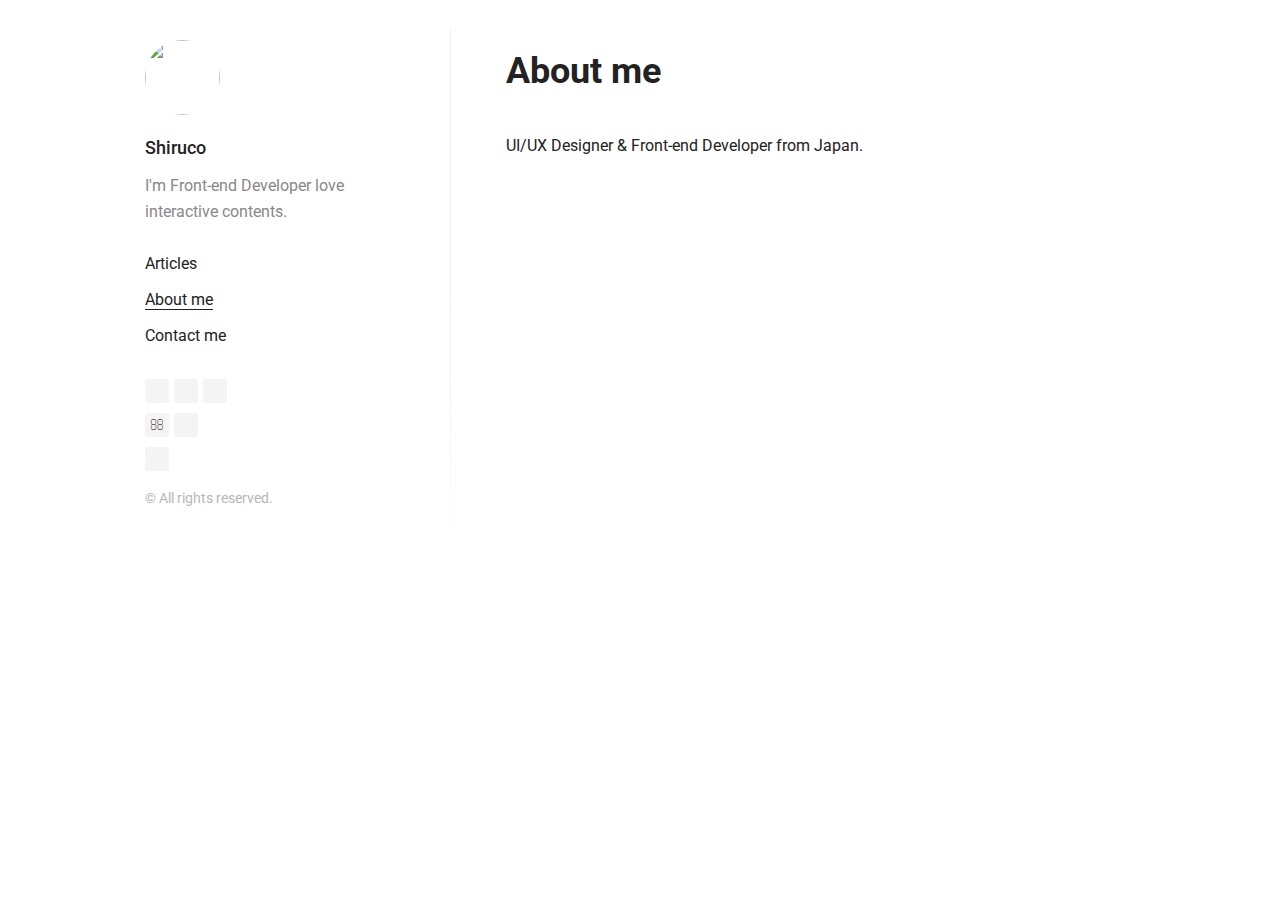
==== commit c2aa8b3c: "Updates" ====
--- a/about/index.html
+++ b/about/index.html
@@ -2,4 +2,5 @@
  <html lang="en"><head><meta charset="utf-8"/><meta http-equiv="X-UA-Compatible" content="IE=edge"/><meta name="viewport" content="width=device-width, initial-scale=1.0 maximum-scale=5.0"/><title data-react-helmet="true">About me - Shiruco log</title><link href="https://fonts.googleapis.com/css?family=Roboto:400,400italic,500,700&amp;subset=latin,cyrillic" rel="stylesheet" type="text/css"/><style>html{-ms-text-size-adjust:100%;-webkit-text-size-adjust:100%}body{margin:0}article,aside,cite,code,details,figcaption,figure,footer,header,hgroup,main,nav,section,small,summary{display:block}article,article ol,article ul,blockquote,body,div,figure,footer,header,input,nav,section{box-sizing:border-box}audio,canvas,progress,video{display:inline-block;vertical-align:baseline}audio:not([controls]){display:none;height:0}[hidden],template{display:none}a{background:transparent}a:active,a:hover{outline:0}abbr{letter-spacing:.1em}abbr[title]{border-bottom:1px dotted}b,strong{font-weight:700}dfn{font-style:italic}mark{background:#ff0;color:#000}small{font-size:70%}sub,sup{font-size:75%;line-height:0;position:relative;vertical-align:baseline}sup{top:-.5em}sub{bottom:-.25em}em,i{line-height:0;position:relative;vertical-align:baseline}img{border:0}svg:not(:root){overflow:hidden}hr{box-sizing:content-box;height:0}pre{overflow:auto}code,kbd,pre,samp{font-family:monospace,monospace}table{border-collapse:collapse;border-spacing:0}td,th{padding:0}img{max-width:100%;display:block;margin:inherit auto}.wrapper{max-width:1070px;margin-left:auto;margin-right:auto}.wrapper:after,.wrapper:before{content:"";display:table}.wrapper:after{clear:both}.content{width:calc(99.9% * 2/3 - 10px)}.content:nth-child(1n){float:left;margin-right:30px;clear:none}.content:last-child{margin-right:0}.content:nth-child(3n){margin-right:0;float:right}.content:nth-child(3n+1){clear:both}.main-inner{padding:40px 35px}@media screen and (max-width:1100px){.content{width:calc(99.9% * 2/4 - 15px)}.content:nth-child(1n){float:left;margin-right:30px;clear:none}.content:last-child{margin-right:0}.content:nth-child(4n){margin-right:0;float:right}.content:nth-child(4n+1){clear:both}.main-inner{padding:35px 20px}}@media screen and (max-width:900px){.content{width:calc(99.9% * 7/12 - 12.5px)}.content:nth-child(1n){float:left;margin-right:30px;clear:none}.content:last-child{margin-right:0}.content:nth-child(12n){margin-right:0;float:right}.content:nth-child(12n+1){clear:both}.main-inner{padding:30px 20px}}@media screen and (max-width:500px){.content{width:calc(99.9% * 4/4 - 0px)}.content:nth-child(1n){float:left;margin-right:30px;clear:none}.content:last-child{margin-right:0}.content:nth-child(4n){margin-right:0;float:right}.content:nth-child(4n+1){clear:both}.main-inner{padding:25px 20px}}@media screen and (min-width:40em){.floatLeft{float:left}}@media screen and (min-width:40em){.floatCenter{margin-left:auto;margin-right:auto}}@media screen and (min-width:40em){.floatRight{float:right}}@media screen and (min-width:40em){body,html{margin:0;width:100%;max-width:none}}html{box-sizing:border-box;font-size:16px;font-size:100%;font-family:Roboto,Arial,sans-serif;color:#222;-ms-text-size-adjust:100%;-webkit-text-size-adjust:100%}@media screen and (min-width:40em){html{font-size:18px;font-size:1.125rem}}*,:after,:before{box-sizing:inherit}body{margin:0}footer{display:block}body>footer{margin:0 auto;width:80%}header,main,section{display:block}a{background:transparent;color:#222;text-decoration:none;-webkit-transition:all .3s;transition:all .3s}a:active,a:hover{outline:0}a:active,a:hover{color:#222}article{display:block;margin:0 auto;width:80%}@media screen and (min-width:40em){article{max-width:945px;max-width:52.5rem}}audio{display:inline-block;vertical-align:baseline}audio:not([controls]){display:none;height:0}canvas{display:inline-block;vertical-align:baseline}pre{overflow:auto}code,kbd,pre,samp{font-family:monospace,monospace}code{padding:26px;padding:1.625rem;display:block}@media screen and (min-width:40em){code{padding:31px;padding:1.722222222222222rem}}details,figcaption,summary{display:block}figcaption{line-height:26px;line-height:1.625rem;color:#222;font-size:.8125rem;font-style:italic;margin-bottom:0;text-align:center}@media screen and (min-width:40em){figcaption{line-height:31px;line-height:1.722222222222222rem;margin-bottom:0}}figure{display:block}@media screen and (min-width:40em){figure.floatLeft,figure.floatRight{max-width:315px;max-width:17.5rem;padding:0 31px;padding:0 1.722222222222222rem}}@media screen and (min-width:40em){figure.floatLeft blockquote,figure.floatRight blockquote{padding:0;text-align:left}}@media screen and (min-width:40em){figure.floatLeft blockquote p,figure.floatRight blockquote p{font-size:19.2px;font-size:1.2rem;line-height:31px;line-height:1.722222222222222rem}}h1{font-size:40px;font-size:2.5rem;line-height:52px;line-height:3.25rem;margin-top:104px;margin-top:6.5rem;margin-bottom:26px;margin-bottom:1.625rem}h2{font-size:27px;font-size:1.6875rem;line-height:39px;line-height:2.4375rem;margin-top:65px;margin-top:4.0625rem;margin-bottom:13px;margin-bottom:.8125rem}h3{font-size:22px;font-size:1.375rem;margin-top:52px;margin-top:3.25rem}h3,h4{line-height:26px;line-height:1.625rem;margin-bottom:13px;margin-bottom:.8125rem}h4{font-size:19.2px;font-size:1.2rem;margin-top:39px;margin-top:2.4375rem}h5,h6{font-size:16px;font-size:1rem;line-height:26px;line-height:1.625rem;margin-top:65px;margin-top:4.0625rem;margin-bottom:13px;margin-bottom:.8125rem}@media screen and (min-width:40em){h1{font-size:40px;font-size:2.5rem;line-height:62px;line-height:3.444444444444445rem;margin-top:124px;margin-top:6.888888888888889rem;margin-bottom:31px;margin-bottom:1.722222222222222rem}h2{font-size:27px;font-size:1.6875rem;line-height:46.5px;line-height:2.583333333333334rem;margin-top:77.5px;margin-top:4.305555555555556rem;margin-bottom:15.5px;margin-bottom:.861111111111111rem}h3{font-size:22px;font-size:1.375rem;margin-top:62px;margin-top:3.444444444444445rem}h3,h4{line-height:31px;line-height:1.722222222222222rem;margin-bottom:15.5px;margin-bottom:.861111111111111rem}h4{font-size:19.2px;font-size:1.2rem;margin-top:46.5px;margin-top:2.583333333333334rem}h5,h6{font-size:16px;font-size:1rem;line-height:31px;line-height:1.722222222222222rem;margin-top:77.5px;margin-top:4.305555555555556rem;margin-bottom:15.5px;margin-bottom:.861111111111111rem}}h1+h2{margin-top:26px;margin-top:1.625rem}@media screen and (min-width:40em){h1+h2{margin-top:31px;margin-top:1.722222222222222rem}}h2+h3,h3+h4,h4+h5{margin-top:13px;margin-top:.8125rem}@media screen and (min-width:40em){h2+h3,h3+h4,h4+h5{margin-top:15.5px;margin-top:.861111111111111rem}}h5+h6{margin-top:-13px;margin-top:-.8125rem}@media screen and (min-width:40em){h5+h6{margin-top:-15.5px;margin-top:-.861111111111111rem}}h6{font-style:italic;font-weight:400}hgroup,hr{display:block}hr{margin-top:52px;margin-bottom:52px;box-sizing:content-box;border:0;color:#222;height:26px;height:1.625rem;margin:3.25rem auto;background-size:100% 26px;background-size:100% 1.625rem;background-image:-webkit-linear-gradient(top,transparent 1px,transparent 11px,#222 0,#222 15px,transparent 0,transparent 26px);background-image:linear-gradient(180deg,transparent 1px,transparent 11px,#222 0,#222 15px,transparent 0,transparent 26px);width:100px}@media screen and (min-width:40em){hr{background-size:100% 31px;background-size:100% 1.722222222222222rem;background-image:-webkit-linear-gradient(top,transparent 1px,transparent 13.5px,#222 0,#222 17.5px,transparent 0,transparent 31px);background-image:linear-gradient(180deg,transparent 1px,transparent 13.5px,#222 0,#222 17.5px,transparent 0,transparent 31px);margin-top:62px;margin-top:3.444444444444445rem;margin-bottom:62px;margin-bottom:3.444444444444445rem;height:31px;height:1.722222222222222rem}}img{border:0;max-width:100%;display:block;margin:inherit auto}svg:not(:root){overflow:hidden}ol li,ul li{margin-bottom:0}nav{display:block}progress{display:inline-block;vertical-align:baseline}blockquote{font-style:italic;padding-left:1.4375rem}@media screen and (min-width:40em){blockquote{padding-left:2rem}}cite{display:block;font-style:normal}figure blockquote{padding:26px 0;padding:1.625rem 0}@media screen and (min-width:40em){figure blockquote{padding:62px 0 31px;padding:3.444444444444445rem 0 1.722222222222222rem;text-align:center}}figure blockquote p{font-size:27px;font-size:1.6875rem;line-height:39px;line-height:2.4375rem}@media screen and (min-width:40em){figure blockquote p{font-size:27px;font-size:1.6875rem;line-height:46.5px;line-height:2.583333333333334rem}}table{border-collapse:collapse;border-spacing:0}td,th{padding:0}[hidden],template{display:none}abbr{letter-spacing:.1em}abbr[title]{border-bottom:1px dotted}b,strong{font-weight:700}dfn{font-style:italic}em,i{line-height:0;position:relative;vertical-align:baseline}mark{background:#ff0;color:#000}small{line-height:13px;line-height:.8125rem;font-size:70%}@media screen and (min-width:40em){small{line-height:15.5px;line-height:.861111111111111rem}}sub,sup{font-size:75%;line-height:0;position:relative;vertical-align:baseline}sup{top:-.5em}sub{bottom:-.25em}.attention-grabber{font-size:19.2px;font-size:1.2rem}.alignLeft{text-align:left}.alignCenter{text-align:center}.alignRight{text-align:right}.uppercase{letter-spacing:.1em;text-transform:uppercase}video{display:inline-block;vertical-align:baseline}.description{font-size:calc(12px + 2 * ((100vw - 420px) / 860));line-height:1.6}@media screen and (min-width:1280px){.description{font-size:14px}}@media screen and (max-width:420px){.description{font-size:12px}}.blog-post{margin-bottom:30px}.blog-post:last-child{margin-bottom:10px}.blog-post h2{margin-top:10px;line-height:30px;margin-bottom:20px}.blog-post h2 a:hover{border-bottom:1px solid}.blog-post p{font-size:16px;line-height:26px;margin-bottom:26px}.blog-post time{color:#222}.blog-post .blog-category,.blog-post time{font-size:14px;font-weight:500;text-transform:uppercase}.blog-post .blog-category{color:#f7a046}.blog-post .readmore{font-size:16px;color:#5d93ff}.blog-post .readmore:hover{border-bottom:1px solid}.blog-single{max-width:945px;margin-left:auto;margin-right:auto}.blog-single h1{text-align:center;margin-top:30px}.blog-single .text{line-height:31px;margin-bottom:31px}.blog-single .date-published,.blog-single .text :not(div),.blog-single h1{max-width:630px;margin-left:auto;margin-right:auto}.blog-single .text img{max-width:100%;height:auto}.blog-single .footer{max-width:630px;margin-left:auto;margin-right:auto;line-height:31px;margin-bottom:31px}.gohome{position:fixed;left:20px;font-size:16px;text-align:center;padding:8px 16px;color:#999;background:#f4f4f4;font-weight:400;border-radius:3px}.gohome:focus,.gohome:hover{color:#444;background:#f4f4f4;border:0}@media (max-width:900px){.blog-single h1{margin-top:15px}.blog-single .footer,.blog-single .text{padding:0 15px;line-height:26px;margin-bottom:26px}.gohome{position:static;margin:20px auto 0;text-align:center;width:85px;display:block}}p>code,span>code{white-space:pre;white-space:pre-wrap;white-space:pre-line;white-space:-pre-wrap;white-space:-o-pre-wrap;white-space:-moz-pre-wrap;white-space:-hp-pre-wrap;word-wrap:break-word;display:inline;font-family:Inconsolata,monospace,serif;max-width:100%;overflow:auto;padding:.25em .5em}p>code,pre code,span>code{border-radius:3px;background:#f8f8f8}pre code{display:block;overflow-x:auto;padding:.5em 1em;color:#333}.hljs-comment,.hljs-quote{color:#998;font-style:italic}.hljs-keyword,.hljs-selector-tag,.hljs-subst{color:#333;font-weight:700}.hljs-literal,.hljs-number,.hljs-tag .hljs-attr,.hljs-template-variable,.hljs-variable{color:teal}.hljs-doctag,.hljs-string{color:#d14}.hljs-section,.hljs-selector-id,.hljs-title{color:#900;font-weight:700}.hljs-subst{font-weight:400}.hljs-class .hljs-title,.hljs-type{color:#458;font-weight:700}.hljs-attribute,.hljs-name,.hljs-tag{color:navy;font-weight:400}.hljs-link,.hljs-regexp{color:#009926}.hljs-bullet,.hljs-symbol{color:#990073}.hljs-built_in,.hljs-builtin-name{color:#0086b3}.hljs-meta{color:#999;font-weight:700}.hljs-deletion{background:#fdd}.hljs-addition{background:#dfd}.hljs-emphasis{font-style:italic}.hljs-strong{font-weight:700}.blog-nav{margin:20px 0 10px}.blog-nav ul{list-style:none;padding-left:0}.blog-nav ul li{margin:10px 0}.blog-nav ul li a{font-size:16px;line-height:26px;margin-bottom:26px;border-bottom:0;font-weight:400;color:#222}.blog-nav ul li a.current,.blog-nav ul li a:hover{border-bottom:1px solid}.blog-social{margin-top:30px}.blog-social ul:after,.blog-social ul:before{content:" ";display:table}.blog-social ul:after{clear:both}.blog-social ul{list-style:none;padding:0;margin:10px 0;zoom:1}.blog-social ul>li{float:left;margin-right:5px;text-align:center;height:24px;width:24px;border-radius:3px;background:#f4f4f4}.blog-social ul>li:hover{background:#f4f4f4}.blog-social ul>li>a{border-bottom:0}.blog-social ul>li>a>i{color:#606060;font-size:14px;line-height:24px}.blog-social ul>li:hover a>i{color:#444}/*!
  *  Font Awesome 4.5.0 by @davegandy - http://fontawesome.io - @fontawesome
  *  License - http://fontawesome.io/license (Font: SIL OFL 1.1, CSS: MIT License)
- */@font-face{font-family:FontAwesome;src:url(/shiruco-log/32400f4e08932a94d8bfd2422702c446.eot);src:url(/shiruco-log/32400f4e08932a94d8bfd2422702c446.eot?#iefix&v=4.5.0) format("embedded-opentype"),url(/shiruco-log/db812d8a70a4e88e888744c1c9a27e89.woff2) format("woff2"),url(/shiruco-log/a35720c2fed2c7f043bc7e4ffb45e073.woff) format("woff"),url(/shiruco-log/a3de2170e4e9df77161ea5d3f31b2668.ttf) format("truetype"),url([data-uri]) format("svg");font-weight:400;font-style:normal}.fa{display:inline-block;font:normal normal normal 14px/1 FontAwesome;font-size:inherit;text-rendering:auto;-webkit-font-smoothing:antialiased;-moz-osx-font-smoothing:grayscale}.fa-lg{font-size:1.33333333em;line-height:.75em;vertical-align:-15%}.fa-2x{font-size:2em}.fa-3x{font-size:3em}.fa-4x{font-size:4em}.fa-5x{font-size:5em}.fa-fw{width:1.28571429em;text-align:center}.fa-ul{padding-left:0;margin-left:2.14285714em;list-style-type:none}.fa-ul>li{position:relative}.fa-li{position:absolute;left:-2.14285714em;width:2.14285714em;top:.14285714em;text-align:center}.fa-li.fa-lg{left:-1.85714286em}.fa-border{padding:.2em .25em .15em;border:.08em solid #eee;border-radius:.1em}.fa-pull-left{float:left}.fa-pull-right{float:right}.fa.fa-pull-left{margin-right:.3em}.fa.fa-pull-right{margin-left:.3em}.pull-right{float:right}.pull-left{float:left}.fa.pull-left{margin-right:.3em}.fa.pull-right{margin-left:.3em}.fa-spin{-webkit-animation:fa-spin 2s infinite linear;animation:fa-spin 2s infinite linear}.fa-pulse{-webkit-animation:fa-spin 1s infinite steps(8);animation:fa-spin 1s infinite steps(8)}@-webkit-keyframes fa-spin{0%{-webkit-transform:rotate(0deg);transform:rotate(0deg)}to{-webkit-transform:rotate(359deg);transform:rotate(359deg)}}@keyframes fa-spin{0%{-webkit-transform:rotate(0deg);transform:rotate(0deg)}to{-webkit-transform:rotate(359deg);transform:rotate(359deg)}}.fa-rotate-90{filter:progid:DXImageTransform.Microsoft.BasicImage(rotation=1);-webkit-transform:rotate(90deg);transform:rotate(90deg)}.fa-rotate-180{filter:progid:DXImageTransform.Microsoft.BasicImage(rotation=2);-webkit-transform:rotate(180deg);transform:rotate(180deg)}.fa-rotate-270{filter:progid:DXImageTransform.Microsoft.BasicImage(rotation=3);-webkit-transform:rotate(270deg);transform:rotate(270deg)}.fa-flip-horizontal{filter:progid:DXImageTransform.Microsoft.BasicImage(rotation=0,mirror=1);-webkit-transform:scaleX(-1);transform:scaleX(-1)}.fa-flip-vertical{filter:progid:DXImageTransform.Microsoft.BasicImage(rotation=2,mirror=1);-webkit-transform:scaleY(-1);transform:scaleY(-1)}:root .fa-flip-horizontal,:root .fa-flip-vertical,:root .fa-rotate-90,:root .fa-rotate-180,:root .fa-rotate-270{-webkit-filter:none;filter:none}.fa-stack{position:relative;display:inline-block;width:2em;height:2em;line-height:2em;vertical-align:middle}.fa-stack-1x,.fa-stack-2x{position:absolute;left:0;width:100%;text-align:center}.fa-stack-1x{line-height:inherit}.fa-stack-2x{font-size:2em}.fa-inverse{color:#fff}.fa-glass:before{content:"\F000"}.fa-music:before{content:"\F001"}.fa-search:before{content:"\F002"}.fa-envelope-o:before{content:"\F003"}.fa-heart:before{content:"\F004"}.fa-star:before{content:"\F005"}.fa-star-o:before{content:"\F006"}.fa-user:before{content:"\F007"}.fa-film:before{content:"\F008"}.fa-th-large:before{content:"\F009"}.fa-th:before{content:"\F00A"}.fa-th-list:before{content:"\F00B"}.fa-check:before{content:"\F00C"}.fa-close:before,.fa-remove:before,.fa-times:before{content:"\F00D"}.fa-search-plus:before{content:"\F00E"}.fa-search-minus:before{content:"\F010"}.fa-power-off:before{content:"\F011"}.fa-signal:before{content:"\F012"}.fa-cog:before,.fa-gear:before{content:"\F013"}.fa-trash-o:before{content:"\F014"}.fa-home:before{content:"\F015"}.fa-file-o:before{content:"\F016"}.fa-clock-o:before{content:"\F017"}.fa-road:before{content:"\F018"}.fa-download:before{content:"\F019"}.fa-arrow-circle-o-down:before{content:"\F01A"}.fa-arrow-circle-o-up:before{content:"\F01B"}.fa-inbox:before{content:"\F01C"}.fa-play-circle-o:before{content:"\F01D"}.fa-repeat:before,.fa-rotate-right:before{content:"\F01E"}.fa-refresh:before{content:"\F021"}.fa-list-alt:before{content:"\F022"}.fa-lock:before{content:"\F023"}.fa-flag:before{content:"\F024"}.fa-headphones:before{content:"\F025"}.fa-volume-off:before{content:"\F026"}.fa-volume-down:before{content:"\F027"}.fa-volume-up:before{content:"\F028"}.fa-qrcode:before{content:"\F029"}.fa-barcode:before{content:"\F02A"}.fa-tag:before{content:"\F02B"}.fa-tags:before{content:"\F02C"}.fa-book:before{content:"\F02D"}.fa-bookmark:before{content:"\F02E"}.fa-print:before{content:"\F02F"}.fa-camera:before{content:"\F030"}.fa-font:before{content:"\F031"}.fa-bold:before{content:"\F032"}.fa-italic:before{content:"\F033"}.fa-text-height:before{content:"\F034"}.fa-text-width:before{content:"\F035"}.fa-align-left:before{content:"\F036"}.fa-align-center:before{content:"\F037"}.fa-align-right:before{content:"\F038"}.fa-align-justify:before{content:"\F039"}.fa-list:before{content:"\F03A"}.fa-dedent:before,.fa-outdent:before{content:"\F03B"}.fa-indent:before{content:"\F03C"}.fa-video-camera:before{content:"\F03D"}.fa-image:before,.fa-photo:before,.fa-picture-o:before{content:"\F03E"}.fa-pencil:before{content:"\F040"}.fa-map-marker:before{content:"\F041"}.fa-adjust:before{content:"\F042"}.fa-tint:before{content:"\F043"}.fa-edit:before,.fa-pencil-square-o:before{content:"\F044"}.fa-share-square-o:before{content:"\F045"}.fa-check-square-o:before{content:"\F046"}.fa-arrows:before{content:"\F047"}.fa-step-backward:before{content:"\F048"}.fa-fast-backward:before{content:"\F049"}.fa-backward:before{content:"\F04A"}.fa-play:before{content:"\F04B"}.fa-pause:before{content:"\F04C"}.fa-stop:before{content:"\F04D"}.fa-forward:before{content:"\F04E"}.fa-fast-forward:before{content:"\F050"}.fa-step-forward:before{content:"\F051"}.fa-eject:before{content:"\F052"}.fa-chevron-left:before{content:"\F053"}.fa-chevron-right:before{content:"\F054"}.fa-plus-circle:before{content:"\F055"}.fa-minus-circle:before{content:"\F056"}.fa-times-circle:before{content:"\F057"}.fa-check-circle:before{content:"\F058"}.fa-question-circle:before{content:"\F059"}.fa-info-circle:before{content:"\F05A"}.fa-crosshairs:before{content:"\F05B"}.fa-times-circle-o:before{content:"\F05C"}.fa-check-circle-o:before{content:"\F05D"}.fa-ban:before{content:"\F05E"}.fa-arrow-left:before{content:"\F060"}.fa-arrow-right:before{content:"\F061"}.fa-arrow-up:before{content:"\F062"}.fa-arrow-down:before{content:"\F063"}.fa-mail-forward:before,.fa-share:before{content:"\F064"}.fa-expand:before{content:"\F065"}.fa-compress:before{content:"\F066"}.fa-plus:before{content:"\F067"}.fa-minus:before{content:"\F068"}.fa-asterisk:before{content:"\F069"}.fa-exclamation-circle:before{content:"\F06A"}.fa-gift:before{content:"\F06B"}.fa-leaf:before{content:"\F06C"}.fa-fire:before{content:"\F06D"}.fa-eye:before{content:"\F06E"}.fa-eye-slash:before{content:"\F070"}.fa-exclamation-triangle:before,.fa-warning:before{content:"\F071"}.fa-plane:before{content:"\F072"}.fa-calendar:before{content:"\F073"}.fa-random:before{content:"\F074"}.fa-comment:before{content:"\F075"}.fa-magnet:before{content:"\F076"}.fa-chevron-up:before{content:"\F077"}.fa-chevron-down:before{content:"\F078"}.fa-retweet:before{content:"\F079"}.fa-shopping-cart:before{content:"\F07A"}.fa-folder:before{content:"\F07B"}.fa-folder-open:before{content:"\F07C"}.fa-arrows-v:before{content:"\F07D"}.fa-arrows-h:before{content:"\F07E"}.fa-bar-chart-o:before,.fa-bar-chart:before{content:"\F080"}.fa-twitter-square:before{content:"\F081"}.fa-facebook-square:before{content:"\F082"}.fa-camera-retro:before{content:"\F083"}.fa-key:before{content:"\F084"}.fa-cogs:before,.fa-gears:before{content:"\F085"}.fa-comments:before{content:"\F086"}.fa-thumbs-o-up:before{content:"\F087"}.fa-thumbs-o-down:before{content:"\F088"}.fa-star-half:before{content:"\F089"}.fa-heart-o:before{content:"\F08A"}.fa-sign-out:before{content:"\F08B"}.fa-linkedin-square:before{content:"\F08C"}.fa-thumb-tack:before{content:"\F08D"}.fa-external-link:before{content:"\F08E"}.fa-sign-in:before{content:"\F090"}.fa-trophy:before{content:"\F091"}.fa-github-square:before{content:"\F092"}.fa-upload:before{content:"\F093"}.fa-lemon-o:before{content:"\F094"}.fa-phone:before{content:"\F095"}.fa-square-o:before{content:"\F096"}.fa-bookmark-o:before{content:"\F097"}.fa-phone-square:before{content:"\F098"}.fa-twitter:before{content:"\F099"}.fa-facebook-f:before,.fa-facebook:before{content:"\F09A"}.fa-github:before{content:"\F09B"}.fa-unlock:before{content:"\F09C"}.fa-credit-card:before{content:"\F09D"}.fa-feed:before,.fa-rss:before{content:"\F09E"}.fa-hdd-o:before{content:"\F0A0"}.fa-bullhorn:before{content:"\F0A1"}.fa-bell:before{content:"\F0F3"}.fa-certificate:before{content:"\F0A3"}.fa-hand-o-right:before{content:"\F0A4"}.fa-hand-o-left:before{content:"\F0A5"}.fa-hand-o-up:before{content:"\F0A6"}.fa-hand-o-down:before{content:"\F0A7"}.fa-arrow-circle-left:before{content:"\F0A8"}.fa-arrow-circle-right:before{content:"\F0A9"}.fa-arrow-circle-up:before{content:"\F0AA"}.fa-arrow-circle-down:before{content:"\F0AB"}.fa-globe:before{content:"\F0AC"}.fa-wrench:before{content:"\F0AD"}.fa-tasks:before{content:"\F0AE"}.fa-filter:before{content:"\F0B0"}.fa-briefcase:before{content:"\F0B1"}.fa-arrows-alt:before{content:"\F0B2"}.fa-group:before,.fa-users:before{content:"\F0C0"}.fa-chain:before,.fa-link:before{content:"\F0C1"}.fa-cloud:before{content:"\F0C2"}.fa-flask:before{content:"\F0C3"}.fa-cut:before,.fa-scissors:before{content:"\F0C4"}.fa-copy:before,.fa-files-o:before{content:"\F0C5"}.fa-paperclip:before{content:"\F0C6"}.fa-floppy-o:before,.fa-save:before{content:"\F0C7"}.fa-square:before{content:"\F0C8"}.fa-bars:before,.fa-navicon:before,.fa-reorder:before{content:"\F0C9"}.fa-list-ul:before{content:"\F0CA"}.fa-list-ol:before{content:"\F0CB"}.fa-strikethrough:before{content:"\F0CC"}.fa-underline:before{content:"\F0CD"}.fa-table:before{content:"\F0CE"}.fa-magic:before{content:"\F0D0"}.fa-truck:before{content:"\F0D1"}.fa-pinterest:before{content:"\F0D2"}.fa-pinterest-square:before{content:"\F0D3"}.fa-google-plus-square:before{content:"\F0D4"}.fa-google-plus:before{content:"\F0D5"}.fa-money:before{content:"\F0D6"}.fa-caret-down:before{content:"\F0D7"}.fa-caret-up:before{content:"\F0D8"}.fa-caret-left:before{content:"\F0D9"}.fa-caret-right:before{content:"\F0DA"}.fa-columns:before{content:"\F0DB"}.fa-sort:before,.fa-unsorted:before{content:"\F0DC"}.fa-sort-desc:before,.fa-sort-down:before{content:"\F0DD"}.fa-sort-asc:before,.fa-sort-up:before{content:"\F0DE"}.fa-envelope:before{content:"\F0E0"}.fa-linkedin:before{content:"\F0E1"}.fa-rotate-left:before,.fa-undo:before{content:"\F0E2"}.fa-gavel:before,.fa-legal:before{content:"\F0E3"}.fa-dashboard:before,.fa-tachometer:before{content:"\F0E4"}.fa-comment-o:before{content:"\F0E5"}.fa-comments-o:before{content:"\F0E6"}.fa-bolt:before,.fa-flash:before{content:"\F0E7"}.fa-sitemap:before{content:"\F0E8"}.fa-umbrella:before{content:"\F0E9"}.fa-clipboard:before,.fa-paste:before{content:"\F0EA"}.fa-lightbulb-o:before{content:"\F0EB"}.fa-exchange:before{content:"\F0EC"}.fa-cloud-download:before{content:"\F0ED"}.fa-cloud-upload:before{content:"\F0EE"}.fa-user-md:before{content:"\F0F0"}.fa-stethoscope:before{content:"\F0F1"}.fa-suitcase:before{content:"\F0F2"}.fa-bell-o:before{content:"\F0A2"}.fa-coffee:before{content:"\F0F4"}.fa-cutlery:before{content:"\F0F5"}.fa-file-text-o:before{content:"\F0F6"}.fa-building-o:before{content:"\F0F7"}.fa-hospital-o:before{content:"\F0F8"}.fa-ambulance:before{content:"\F0F9"}.fa-medkit:before{content:"\F0FA"}.fa-fighter-jet:before{content:"\F0FB"}.fa-beer:before{content:"\F0FC"}.fa-h-square:before{content:"\F0FD"}.fa-plus-square:before{content:"\F0FE"}.fa-angle-double-left:before{content:"\F100"}.fa-angle-double-right:before{content:"\F101"}.fa-angle-double-up:before{content:"\F102"}.fa-angle-double-down:before{content:"\F103"}.fa-angle-left:before{content:"\F104"}.fa-angle-right:before{content:"\F105"}.fa-angle-up:before{content:"\F106"}.fa-angle-down:before{content:"\F107"}.fa-desktop:before{content:"\F108"}.fa-laptop:before{content:"\F109"}.fa-tablet:before{content:"\F10A"}.fa-mobile-phone:before,.fa-mobile:before{content:"\F10B"}.fa-circle-o:before{content:"\F10C"}.fa-quote-left:before{content:"\F10D"}.fa-quote-right:before{content:"\F10E"}.fa-spinner:before{content:"\F110"}.fa-circle:before{content:"\F111"}.fa-mail-reply:before,.fa-reply:before{content:"\F112"}.fa-github-alt:before{content:"\F113"}.fa-folder-o:before{content:"\F114"}.fa-folder-open-o:before{content:"\F115"}.fa-smile-o:before{content:"\F118"}.fa-frown-o:before{content:"\F119"}.fa-meh-o:before{content:"\F11A"}.fa-gamepad:before{content:"\F11B"}.fa-keyboard-o:before{content:"\F11C"}.fa-flag-o:before{content:"\F11D"}.fa-flag-checkered:before{content:"\F11E"}.fa-terminal:before{content:"\F120"}.fa-code:before{content:"\F121"}.fa-mail-reply-all:before,.fa-reply-all:before{content:"\F122"}.fa-star-half-empty:before,.fa-star-half-full:before,.fa-star-half-o:before{content:"\F123"}.fa-location-arrow:before{content:"\F124"}.fa-crop:before{content:"\F125"}.fa-code-fork:before{content:"\F126"}.fa-chain-broken:before,.fa-unlink:before{content:"\F127"}.fa-question:before{content:"\F128"}.fa-info:before{content:"\F129"}.fa-exclamation:before{content:"\F12A"}.fa-superscript:before{content:"\F12B"}.fa-subscript:before{content:"\F12C"}.fa-eraser:before{content:"\F12D"}.fa-puzzle-piece:before{content:"\F12E"}.fa-microphone:before{content:"\F130"}.fa-microphone-slash:before{content:"\F131"}.fa-shield:before{content:"\F132"}.fa-calendar-o:before{content:"\F133"}.fa-fire-extinguisher:before{content:"\F134"}.fa-rocket:before{content:"\F135"}.fa-maxcdn:before{content:"\F136"}.fa-chevron-circle-left:before{content:"\F137"}.fa-chevron-circle-right:before{content:"\F138"}.fa-chevron-circle-up:before{content:"\F139"}.fa-chevron-circle-down:before{content:"\F13A"}.fa-html5:before{content:"\F13B"}.fa-css3:before{content:"\F13C"}.fa-anchor:before{content:"\F13D"}.fa-unlock-alt:before{content:"\F13E"}.fa-bullseye:before{content:"\F140"}.fa-ellipsis-h:before{content:"\F141"}.fa-ellipsis-v:before{content:"\F142"}.fa-rss-square:before{content:"\F143"}.fa-play-circle:before{content:"\F144"}.fa-ticket:before{content:"\F145"}.fa-minus-square:before{content:"\F146"}.fa-minus-square-o:before{content:"\F147"}.fa-level-up:before{content:"\F148"}.fa-level-down:before{content:"\F149"}.fa-check-square:before{content:"\F14A"}.fa-pencil-square:before{content:"\F14B"}.fa-external-link-square:before{content:"\F14C"}.fa-share-square:before{content:"\F14D"}.fa-compass:before{content:"\F14E"}.fa-caret-square-o-down:before,.fa-toggle-down:before{content:"\F150"}.fa-caret-square-o-up:before,.fa-toggle-up:before{content:"\F151"}.fa-caret-square-o-right:before,.fa-toggle-right:before{content:"\F152"}.fa-eur:before,.fa-euro:before{content:"\F153"}.fa-gbp:before{content:"\F154"}.fa-dollar:before,.fa-usd:before{content:"\F155"}.fa-inr:before,.fa-rupee:before{content:"\F156"}.fa-cny:before,.fa-jpy:before,.fa-rmb:before,.fa-yen:before{content:"\F157"}.fa-rouble:before,.fa-rub:before,.fa-ruble:before{content:"\F158"}.fa-krw:before,.fa-won:before{content:"\F159"}.fa-bitcoin:before,.fa-btc:before{content:"\F15A"}.fa-file:before{content:"\F15B"}.fa-file-text:before{content:"\F15C"}.fa-sort-alpha-asc:before{content:"\F15D"}.fa-sort-alpha-desc:before{content:"\F15E"}.fa-sort-amount-asc:before{content:"\F160"}.fa-sort-amount-desc:before{content:"\F161"}.fa-sort-numeric-asc:before{content:"\F162"}.fa-sort-numeric-desc:before{content:"\F163"}.fa-thumbs-up:before{content:"\F164"}.fa-thumbs-down:before{content:"\F165"}.fa-youtube-square:before{content:"\F166"}.fa-youtube:before{content:"\F167"}.fa-xing:before{content:"\F168"}.fa-xing-square:before{content:"\F169"}.fa-youtube-play:before{content:"\F16A"}.fa-dropbox:before{content:"\F16B"}.fa-stack-overflow:before{content:"\F16C"}.fa-instagram:before{content:"\F16D"}.fa-flickr:before{content:"\F16E"}.fa-adn:before{content:"\F170"}.fa-bitbucket:before{content:"\F171"}.fa-bitbucket-square:before{content:"\F172"}.fa-tumblr:before{content:"\F173"}.fa-tumblr-square:before{content:"\F174"}.fa-long-arrow-down:before{content:"\F175"}.fa-long-arrow-up:before{content:"\F176"}.fa-long-arrow-left:before{content:"\F177"}.fa-long-arrow-right:before{content:"\F178"}.fa-apple:before{content:"\F179"}.fa-windows:before{content:"\F17A"}.fa-android:before{content:"\F17B"}.fa-linux:before{content:"\F17C"}.fa-dribbble:before{content:"\F17D"}.fa-skype:before{content:"\F17E"}.fa-foursquare:before{content:"\F180"}.fa-trello:before{content:"\F181"}.fa-female:before{content:"\F182"}.fa-male:before{content:"\F183"}.fa-gittip:before,.fa-gratipay:before{content:"\F184"}.fa-sun-o:before{content:"\F185"}.fa-moon-o:before{content:"\F186"}.fa-archive:before{content:"\F187"}.fa-bug:before{content:"\F188"}.fa-vk:before{content:"\F189"}.fa-weibo:before{content:"\F18A"}.fa-renren:before{content:"\F18B"}.fa-pagelines:before{content:"\F18C"}.fa-stack-exchange:before{content:"\F18D"}.fa-arrow-circle-o-right:before{content:"\F18E"}.fa-arrow-circle-o-left:before{content:"\F190"}.fa-caret-square-o-left:before,.fa-toggle-left:before{content:"\F191"}.fa-dot-circle-o:before{content:"\F192"}.fa-wheelchair:before{content:"\F193"}.fa-vimeo-square:before{content:"\F194"}.fa-try:before,.fa-turkish-lira:before{content:"\F195"}.fa-plus-square-o:before{content:"\F196"}.fa-space-shuttle:before{content:"\F197"}.fa-slack:before{content:"\F198"}.fa-envelope-square:before{content:"\F199"}.fa-wordpress:before{content:"\F19A"}.fa-openid:before{content:"\F19B"}.fa-bank:before,.fa-institution:before,.fa-university:before{content:"\F19C"}.fa-graduation-cap:before,.fa-mortar-board:before{content:"\F19D"}.fa-yahoo:before{content:"\F19E"}.fa-google:before{content:"\F1A0"}.fa-reddit:before{content:"\F1A1"}.fa-reddit-square:before{content:"\F1A2"}.fa-stumbleupon-circle:before{content:"\F1A3"}.fa-stumbleupon:before{content:"\F1A4"}.fa-delicious:before{content:"\F1A5"}.fa-digg:before{content:"\F1A6"}.fa-pied-piper:before{content:"\F1A7"}.fa-pied-piper-alt:before{content:"\F1A8"}.fa-drupal:before{content:"\F1A9"}.fa-joomla:before{content:"\F1AA"}.fa-language:before{content:"\F1AB"}.fa-fax:before{content:"\F1AC"}.fa-building:before{content:"\F1AD"}.fa-child:before{content:"\F1AE"}.fa-paw:before{content:"\F1B0"}.fa-spoon:before{content:"\F1B1"}.fa-cube:before{content:"\F1B2"}.fa-cubes:before{content:"\F1B3"}.fa-behance:before{content:"\F1B4"}.fa-behance-square:before{content:"\F1B5"}.fa-steam:before{content:"\F1B6"}.fa-steam-square:before{content:"\F1B7"}.fa-recycle:before{content:"\F1B8"}.fa-automobile:before,.fa-car:before{content:"\F1B9"}.fa-cab:before,.fa-taxi:before{content:"\F1BA"}.fa-tree:before{content:"\F1BB"}.fa-spotify:before{content:"\F1BC"}.fa-deviantart:before{content:"\F1BD"}.fa-soundcloud:before{content:"\F1BE"}.fa-database:before{content:"\F1C0"}.fa-file-pdf-o:before{content:"\F1C1"}.fa-file-word-o:before{content:"\F1C2"}.fa-file-excel-o:before{content:"\F1C3"}.fa-file-powerpoint-o:before{content:"\F1C4"}.fa-file-image-o:before,.fa-file-photo-o:before,.fa-file-picture-o:before{content:"\F1C5"}.fa-file-archive-o:before,.fa-file-zip-o:before{content:"\F1C6"}.fa-file-audio-o:before,.fa-file-sound-o:before{content:"\F1C7"}.fa-file-movie-o:before,.fa-file-video-o:before{content:"\F1C8"}.fa-file-code-o:before{content:"\F1C9"}.fa-vine:before{content:"\F1CA"}.fa-codepen:before{content:"\F1CB"}.fa-jsfiddle:before{content:"\F1CC"}.fa-life-bouy:before,.fa-life-buoy:before,.fa-life-ring:before,.fa-life-saver:before,.fa-support:before{content:"\F1CD"}.fa-circle-o-notch:before{content:"\F1CE"}.fa-ra:before,.fa-rebel:before{content:"\F1D0"}.fa-empire:before,.fa-ge:before{content:"\F1D1"}.fa-git-square:before{content:"\F1D2"}.fa-git:before{content:"\F1D3"}.fa-hacker-news:before,.fa-y-combinator-square:before,.fa-yc-square:before{content:"\F1D4"}.fa-tencent-weibo:before{content:"\F1D5"}.fa-qq:before{content:"\F1D6"}.fa-wechat:before,.fa-weixin:before{content:"\F1D7"}.fa-paper-plane:before,.fa-send:before{content:"\F1D8"}.fa-paper-plane-o:before,.fa-send-o:before{content:"\F1D9"}.fa-history:before{content:"\F1DA"}.fa-circle-thin:before{content:"\F1DB"}.fa-header:before{content:"\F1DC"}.fa-paragraph:before{content:"\F1DD"}.fa-sliders:before{content:"\F1DE"}.fa-share-alt:before{content:"\F1E0"}.fa-share-alt-square:before{content:"\F1E1"}.fa-bomb:before{content:"\F1E2"}.fa-futbol-o:before,.fa-soccer-ball-o:before{content:"\F1E3"}.fa-tty:before{content:"\F1E4"}.fa-binoculars:before{content:"\F1E5"}.fa-plug:before{content:"\F1E6"}.fa-slideshare:before{content:"\F1E7"}.fa-twitch:before{content:"\F1E8"}.fa-yelp:before{content:"\F1E9"}.fa-newspaper-o:before{content:"\F1EA"}.fa-wifi:before{content:"\F1EB"}.fa-calculator:before{content:"\F1EC"}.fa-paypal:before{content:"\F1ED"}.fa-google-wallet:before{content:"\F1EE"}.fa-cc-visa:before{content:"\F1F0"}.fa-cc-mastercard:before{content:"\F1F1"}.fa-cc-discover:before{content:"\F1F2"}.fa-cc-amex:before{content:"\F1F3"}.fa-cc-paypal:before{content:"\F1F4"}.fa-cc-stripe:before{content:"\F1F5"}.fa-bell-slash:before{content:"\F1F6"}.fa-bell-slash-o:before{content:"\F1F7"}.fa-trash:before{content:"\F1F8"}.fa-copyright:before{content:"\F1F9"}.fa-at:before{content:"\F1FA"}.fa-eyedropper:before{content:"\F1FB"}.fa-paint-brush:before{content:"\F1FC"}.fa-birthday-cake:before{content:"\F1FD"}.fa-area-chart:before{content:"\F1FE"}.fa-pie-chart:before{content:"\F200"}.fa-line-chart:before{content:"\F201"}.fa-lastfm:before{content:"\F202"}.fa-lastfm-square:before{content:"\F203"}.fa-toggle-off:before{content:"\F204"}.fa-toggle-on:before{content:"\F205"}.fa-bicycle:before{content:"\F206"}.fa-bus:before{content:"\F207"}.fa-ioxhost:before{content:"\F208"}.fa-angellist:before{content:"\F209"}.fa-cc:before{content:"\F20A"}.fa-ils:before,.fa-shekel:before,.fa-sheqel:before{content:"\F20B"}.fa-meanpath:before{content:"\F20C"}.fa-buysellads:before{content:"\F20D"}.fa-connectdevelop:before{content:"\F20E"}.fa-dashcube:before{content:"\F210"}.fa-forumbee:before{content:"\F211"}.fa-leanpub:before{content:"\F212"}.fa-sellsy:before{content:"\F213"}.fa-shirtsinbulk:before{content:"\F214"}.fa-simplybuilt:before{content:"\F215"}.fa-skyatlas:before{content:"\F216"}.fa-cart-plus:before{content:"\F217"}.fa-cart-arrow-down:before{content:"\F218"}.fa-diamond:before{content:"\F219"}.fa-ship:before{content:"\F21A"}.fa-user-secret:before{content:"\F21B"}.fa-motorcycle:before{content:"\F21C"}.fa-street-view:before{content:"\F21D"}.fa-heartbeat:before{content:"\F21E"}.fa-venus:before{content:"\F221"}.fa-mars:before{content:"\F222"}.fa-mercury:before{content:"\F223"}.fa-intersex:before,.fa-transgender:before{content:"\F224"}.fa-transgender-alt:before{content:"\F225"}.fa-venus-double:before{content:"\F226"}.fa-mars-double:before{content:"\F227"}.fa-venus-mars:before{content:"\F228"}.fa-mars-stroke:before{content:"\F229"}.fa-mars-stroke-v:before{content:"\F22A"}.fa-mars-stroke-h:before{content:"\F22B"}.fa-neuter:before{content:"\F22C"}.fa-genderless:before{content:"\F22D"}.fa-facebook-official:before{content:"\F230"}.fa-pinterest-p:before{content:"\F231"}.fa-whatsapp:before{content:"\F232"}.fa-server:before{content:"\F233"}.fa-user-plus:before{content:"\F234"}.fa-user-times:before{content:"\F235"}.fa-bed:before,.fa-hotel:before{content:"\F236"}.fa-viacoin:before{content:"\F237"}.fa-train:before{content:"\F238"}.fa-subway:before{content:"\F239"}.fa-medium:before{content:"\F23A"}.fa-y-combinator:before,.fa-yc:before{content:"\F23B"}.fa-optin-monster:before{content:"\F23C"}.fa-opencart:before{content:"\F23D"}.fa-expeditedssl:before{content:"\F23E"}.fa-battery-4:before,.fa-battery-full:before{content:"\F240"}.fa-battery-3:before,.fa-battery-three-quarters:before{content:"\F241"}.fa-battery-2:before,.fa-battery-half:before{content:"\F242"}.fa-battery-1:before,.fa-battery-quarter:before{content:"\F243"}.fa-battery-0:before,.fa-battery-empty:before{content:"\F244"}.fa-mouse-pointer:before{content:"\F245"}.fa-i-cursor:before{content:"\F246"}.fa-object-group:before{content:"\F247"}.fa-object-ungroup:before{content:"\F248"}.fa-sticky-note:before{content:"\F249"}.fa-sticky-note-o:before{content:"\F24A"}.fa-cc-jcb:before{content:"\F24B"}.fa-cc-diners-club:before{content:"\F24C"}.fa-clone:before{content:"\F24D"}.fa-balance-scale:before{content:"\F24E"}.fa-hourglass-o:before{content:"\F250"}.fa-hourglass-1:before,.fa-hourglass-start:before{content:"\F251"}.fa-hourglass-2:before,.fa-hourglass-half:before{content:"\F252"}.fa-hourglass-3:before,.fa-hourglass-end:before{content:"\F253"}.fa-hourglass:before{content:"\F254"}.fa-hand-grab-o:before,.fa-hand-rock-o:before{content:"\F255"}.fa-hand-paper-o:before,.fa-hand-stop-o:before{content:"\F256"}.fa-hand-scissors-o:before{content:"\F257"}.fa-hand-lizard-o:before{content:"\F258"}.fa-hand-spock-o:before{content:"\F259"}.fa-hand-pointer-o:before{content:"\F25A"}.fa-hand-peace-o:before{content:"\F25B"}.fa-trademark:before{content:"\F25C"}.fa-registered:before{content:"\F25D"}.fa-creative-commons:before{content:"\F25E"}.fa-gg:before{content:"\F260"}.fa-gg-circle:before{content:"\F261"}.fa-tripadvisor:before{content:"\F262"}.fa-odnoklassniki:before{content:"\F263"}.fa-odnoklassniki-square:before{content:"\F264"}.fa-get-pocket:before{content:"\F265"}.fa-wikipedia-w:before{content:"\F266"}.fa-safari:before{content:"\F267"}.fa-chrome:before{content:"\F268"}.fa-firefox:before{content:"\F269"}.fa-opera:before{content:"\F26A"}.fa-internet-explorer:before{content:"\F26B"}.fa-television:before,.fa-tv:before{content:"\F26C"}.fa-contao:before{content:"\F26D"}.fa-500px:before{content:"\F26E"}.fa-amazon:before{content:"\F270"}.fa-calendar-plus-o:before{content:"\F271"}.fa-calendar-minus-o:before{content:"\F272"}.fa-calendar-times-o:before{content:"\F273"}.fa-calendar-check-o:before{content:"\F274"}.fa-industry:before{content:"\F275"}.fa-map-pin:before{content:"\F276"}.fa-map-signs:before{content:"\F277"}.fa-map-o:before{content:"\F278"}.fa-map:before{content:"\F279"}.fa-commenting:before{content:"\F27A"}.fa-commenting-o:before{content:"\F27B"}.fa-houzz:before{content:"\F27C"}.fa-vimeo:before{content:"\F27D"}.fa-black-tie:before{content:"\F27E"}.fa-fonticons:before{content:"\F280"}.fa-reddit-alien:before{content:"\F281"}.fa-edge:before{content:"\F282"}.fa-credit-card-alt:before{content:"\F283"}.fa-codiepie:before{content:"\F284"}.fa-modx:before{content:"\F285"}.fa-fort-awesome:before{content:"\F286"}.fa-usb:before{content:"\F287"}.fa-product-hunt:before{content:"\F288"}.fa-mixcloud:before{content:"\F289"}.fa-scribd:before{content:"\F28A"}.fa-pause-circle:before{content:"\F28B"}.fa-pause-circle-o:before{content:"\F28C"}.fa-stop-circle:before{content:"\F28D"}.fa-stop-circle-o:before{content:"\F28E"}.fa-shopping-bag:before{content:"\F290"}.fa-shopping-basket:before{content:"\F291"}.fa-hashtag:before{content:"\F292"}.fa-bluetooth:before{content:"\F293"}.fa-bluetooth-b:before{content:"\F294"}.fa-percent:before{content:"\F295"}.sidebar{width:calc(99.9% * 1/3 - 20px)}.sidebar:nth-child(1n){float:left;margin-right:30px;clear:none}.sidebar:last-child{margin-right:0}.sidebar:nth-child(3n){margin-right:0;float:right}.sidebar:nth-child(3n+1){clear:both}.sidebar .sidebar-inner{position:relative;padding:40px}.sidebar .sidebar-inner:after{background:#eee;background:-webkit-linear-gradient(top,#eee,#eee 48%,#fff);background:linear-gradient(180deg,#eee 0,#eee 48%,#fff);position:absolute;content:"";width:1px;height:540px;top:30px;right:-10px;bottom:0}.sidebar .sidebar-inner img{display:inline-block;margin-bottom:0;border-radius:50%;background-clip:padding-box}.sidebar .sidebar-inner h1,.sidebar .sidebar-inner h2{font-size:18px;font-weight:500;line-height:18px;margin:20px 0 10px}.sidebar .sidebar-inner p{color:#888;font-size:16px;line-height:26px;margin-bottom:26px}.sidebar .sidebar-inner p.copyright{color:#b6b6b6;font-size:14px}@media (max-width:1100px){.sidebar .sidebar-inner{padding:35px 20px 0}.sidebar{width:calc(99.9% * 1/2 - 15px)}.sidebar:nth-child(1n){float:left;margin-right:30px;clear:none}.sidebar:last-child{margin-right:0}.sidebar:nth-child(2n){margin-right:0;float:right}.sidebar:nth-child(odd){clear:both}}@media (max-width:900px){.sidebar{width:calc(99.9% * 5/12 - 17.5px)}.sidebar:nth-child(1n){float:left;margin-right:30px;clear:none}.sidebar:last-child{margin-right:0}.sidebar:nth-child(12n){margin-right:0;float:right}.sidebar:nth-child(12n+1){clear:both}.sidebar .sidebar-inner{padding:30px 20px 0}}@media (max-width:500px){.sidebar{width:calc(99.9% * 1 - 0px)}.sidebar:nth-child(1n){float:left;margin-right:30px;clear:none}.sidebar:last-child{margin-right:0}.sidebar:nth-child(undefinedn){margin-right:0;float:right}.sidebar:nth-child(undefinedn+1){clear:both}.sidebar .sidebar-inner{padding:25px 20px 0}.sidebar .sidebar-inner:after{display:none}}.blog-page{margin-bottom:40px}.blog-page h1{font-size:calc(20px + 16 * ((100vw - 420px) / 860));margin-top:0}@media screen and (min-width:1280px){.blog-page h1{font-size:36px}}@media screen and (max-width:420px){.blog-page h1{font-size:20px}}.blog-page p{font-size:16px;line-height:26px;margin-bottom:26px}@media (max-width:900px){.blog-single .footer,.blog-single .text{padding:0 15px}}</style></head><body><div id="react-mount"><div class="wrapper" data-reactroot="" data-reactid="1" data-react-checksum="40123482"><div data-reactid="2"><!-- react-empty: 3 --><div data-reactid="4"><div class="sidebar" data-reactid="5"><div class="sidebar-inner" data-reactid="6"><div class="blog-details" data-reactid="7"><header data-reactid="8"><header data-reactid="9"><a style="text-decoration:none;border-bottom:none;outline:none;" href="/shiruco-log/" data-reactid="10"><img src="/shiruco-log/shiruco-log/3e7d06528928c2afbd12983479cbe7b5.jpg" width="75" height="75" data-reactid="11"/></a><h2 data-reactid="12"><a style="text-decoration:none;border-bottom:none;color:inherit;" href="/shiruco-log/" data-reactid="13"><!-- react-text: 14 --> <!-- /react-text --><!-- react-text: 15 -->Shiruco<!-- /react-text --><!-- react-text: 16 --> <!-- /react-text --></a></h2><p data-reactid="17">I&#x27;m Front-end Developer love interactive contents.</p></header></header></div><div class="blog-options" data-reactid="18"><nav class="blog-nav" data-reactid="19"><ul data-reactid="20"><li data-reactid="21"><a href="/shiruco-log/" data-reactid="22"> Articles</a></li><li data-reactid="23"><a href="/shiruco-log/about/" class="current" data-reactid="24"> About me</a></li><li data-reactid="25"><a href="/shiruco-log/contact/" data-reactid="26"> Contact me</a></li></ul></nav><footer data-reactid="27"><div class="blog-social" data-reactid="28"><ul data-reactid="29"><li data-reactid="30"><a href="https://twitter.com/shiruco621" data-reactid="31"><i class="fa fa-twitter" data-reactid="32"></i></a></li><li data-reactid="33"><a href="https://github.com/shiruco" data-reactid="34"><i class="fa fa-github-alt" data-reactid="35"></i></a></li><li data-reactid="36"><a data-reactid="37"><i class="fa fa-vk" data-reactid="38"></i></a></li></ul><ul data-reactid="39"><li data-reactid="40"><a href="shiruco621@gmail.com" data-reactid="41"><i class="fa fa-envelope-o" data-reactid="42"></i></a></li><li data-reactid="43"><a data-reactid="44"><i class="fa fa-paper-plane" data-reactid="45"></i></a></li></ul><ul data-reactid="46"><li data-reactid="47"><a data-reactid="48"><i class="fa fa-rss" data-reactid="49"></i></a></li></ul></div><p class="copyright" data-reactid="50">© All rights reserved.</p></footer></div></div></div><div class="content" data-reactid="51"><div class="main" data-reactid="52"><div class="main-inner" data-reactid="53"><div class="blog-page" data-reactid="54"><div class="text" data-reactid="55"><h1 data-reactid="56">About me</h1><div data-reactid="57"></div></div></div></div></div></div></div></div></div></div><script src="/shiruco-log/bundle.js?t=1485520652102"></script></body></html>+ */@font-face{font-family:FontAwesome;src:url(/shiruco-log/32400f4e08932a94d8bfd2422702c446.eot);src:url(/shiruco-log/32400f4e08932a94d8bfd2422702c446.eot?#iefix&v=4.5.0) format("embedded-opentype"),url(/shiruco-log/db812d8a70a4e88e888744c1c9a27e89.woff2) format("woff2"),url(/shiruco-log/a35720c2fed2c7f043bc7e4ffb45e073.woff) format("woff"),url(/shiruco-log/a3de2170e4e9df77161ea5d3f31b2668.ttf) format("truetype"),url([data-uri]) format("svg");font-weight:400;font-style:normal}.fa{display:inline-block;font:normal normal normal 14px/1 FontAwesome;font-size:inherit;text-rendering:auto;-webkit-font-smoothing:antialiased;-moz-osx-font-smoothing:grayscale}.fa-lg{font-size:1.33333333em;line-height:.75em;vertical-align:-15%}.fa-2x{font-size:2em}.fa-3x{font-size:3em}.fa-4x{font-size:4em}.fa-5x{font-size:5em}.fa-fw{width:1.28571429em;text-align:center}.fa-ul{padding-left:0;margin-left:2.14285714em;list-style-type:none}.fa-ul>li{position:relative}.fa-li{position:absolute;left:-2.14285714em;width:2.14285714em;top:.14285714em;text-align:center}.fa-li.fa-lg{left:-1.85714286em}.fa-border{padding:.2em .25em .15em;border:.08em solid #eee;border-radius:.1em}.fa-pull-left{float:left}.fa-pull-right{float:right}.fa.fa-pull-left{margin-right:.3em}.fa.fa-pull-right{margin-left:.3em}.pull-right{float:right}.pull-left{float:left}.fa.pull-left{margin-right:.3em}.fa.pull-right{margin-left:.3em}.fa-spin{-webkit-animation:fa-spin 2s infinite linear;animation:fa-spin 2s infinite linear}.fa-pulse{-webkit-animation:fa-spin 1s infinite steps(8);animation:fa-spin 1s infinite steps(8)}@-webkit-keyframes fa-spin{0%{-webkit-transform:rotate(0deg);transform:rotate(0deg)}to{-webkit-transform:rotate(359deg);transform:rotate(359deg)}}@keyframes fa-spin{0%{-webkit-transform:rotate(0deg);transform:rotate(0deg)}to{-webkit-transform:rotate(359deg);transform:rotate(359deg)}}.fa-rotate-90{filter:progid:DXImageTransform.Microsoft.BasicImage(rotation=1);-webkit-transform:rotate(90deg);transform:rotate(90deg)}.fa-rotate-180{filter:progid:DXImageTransform.Microsoft.BasicImage(rotation=2);-webkit-transform:rotate(180deg);transform:rotate(180deg)}.fa-rotate-270{filter:progid:DXImageTransform.Microsoft.BasicImage(rotation=3);-webkit-transform:rotate(270deg);transform:rotate(270deg)}.fa-flip-horizontal{filter:progid:DXImageTransform.Microsoft.BasicImage(rotation=0,mirror=1);-webkit-transform:scaleX(-1);transform:scaleX(-1)}.fa-flip-vertical{filter:progid:DXImageTransform.Microsoft.BasicImage(rotation=2,mirror=1);-webkit-transform:scaleY(-1);transform:scaleY(-1)}:root .fa-flip-horizontal,:root .fa-flip-vertical,:root .fa-rotate-90,:root .fa-rotate-180,:root .fa-rotate-270{-webkit-filter:none;filter:none}.fa-stack{position:relative;display:inline-block;width:2em;height:2em;line-height:2em;vertical-align:middle}.fa-stack-1x,.fa-stack-2x{position:absolute;left:0;width:100%;text-align:center}.fa-stack-1x{line-height:inherit}.fa-stack-2x{font-size:2em}.fa-inverse{color:#fff}.fa-glass:before{content:"\F000"}.fa-music:before{content:"\F001"}.fa-search:before{content:"\F002"}.fa-envelope-o:before{content:"\F003"}.fa-heart:before{content:"\F004"}.fa-star:before{content:"\F005"}.fa-star-o:before{content:"\F006"}.fa-user:before{content:"\F007"}.fa-film:before{content:"\F008"}.fa-th-large:before{content:"\F009"}.fa-th:before{content:"\F00A"}.fa-th-list:before{content:"\F00B"}.fa-check:before{content:"\F00C"}.fa-close:before,.fa-remove:before,.fa-times:before{content:"\F00D"}.fa-search-plus:before{content:"\F00E"}.fa-search-minus:before{content:"\F010"}.fa-power-off:before{content:"\F011"}.fa-signal:before{content:"\F012"}.fa-cog:before,.fa-gear:before{content:"\F013"}.fa-trash-o:before{content:"\F014"}.fa-home:before{content:"\F015"}.fa-file-o:before{content:"\F016"}.fa-clock-o:before{content:"\F017"}.fa-road:before{content:"\F018"}.fa-download:before{content:"\F019"}.fa-arrow-circle-o-down:before{content:"\F01A"}.fa-arrow-circle-o-up:before{content:"\F01B"}.fa-inbox:before{content:"\F01C"}.fa-play-circle-o:before{content:"\F01D"}.fa-repeat:before,.fa-rotate-right:before{content:"\F01E"}.fa-refresh:before{content:"\F021"}.fa-list-alt:before{content:"\F022"}.fa-lock:before{content:"\F023"}.fa-flag:before{content:"\F024"}.fa-headphones:before{content:"\F025"}.fa-volume-off:before{content:"\F026"}.fa-volume-down:before{content:"\F027"}.fa-volume-up:before{content:"\F028"}.fa-qrcode:before{content:"\F029"}.fa-barcode:before{content:"\F02A"}.fa-tag:before{content:"\F02B"}.fa-tags:before{content:"\F02C"}.fa-book:before{content:"\F02D"}.fa-bookmark:before{content:"\F02E"}.fa-print:before{content:"\F02F"}.fa-camera:before{content:"\F030"}.fa-font:before{content:"\F031"}.fa-bold:before{content:"\F032"}.fa-italic:before{content:"\F033"}.fa-text-height:before{content:"\F034"}.fa-text-width:before{content:"\F035"}.fa-align-left:before{content:"\F036"}.fa-align-center:before{content:"\F037"}.fa-align-right:before{content:"\F038"}.fa-align-justify:before{content:"\F039"}.fa-list:before{content:"\F03A"}.fa-dedent:before,.fa-outdent:before{content:"\F03B"}.fa-indent:before{content:"\F03C"}.fa-video-camera:before{content:"\F03D"}.fa-image:before,.fa-photo:before,.fa-picture-o:before{content:"\F03E"}.fa-pencil:before{content:"\F040"}.fa-map-marker:before{content:"\F041"}.fa-adjust:before{content:"\F042"}.fa-tint:before{content:"\F043"}.fa-edit:before,.fa-pencil-square-o:before{content:"\F044"}.fa-share-square-o:before{content:"\F045"}.fa-check-square-o:before{content:"\F046"}.fa-arrows:before{content:"\F047"}.fa-step-backward:before{content:"\F048"}.fa-fast-backward:before{content:"\F049"}.fa-backward:before{content:"\F04A"}.fa-play:before{content:"\F04B"}.fa-pause:before{content:"\F04C"}.fa-stop:before{content:"\F04D"}.fa-forward:before{content:"\F04E"}.fa-fast-forward:before{content:"\F050"}.fa-step-forward:before{content:"\F051"}.fa-eject:before{content:"\F052"}.fa-chevron-left:before{content:"\F053"}.fa-chevron-right:before{content:"\F054"}.fa-plus-circle:before{content:"\F055"}.fa-minus-circle:before{content:"\F056"}.fa-times-circle:before{content:"\F057"}.fa-check-circle:before{content:"\F058"}.fa-question-circle:before{content:"\F059"}.fa-info-circle:before{content:"\F05A"}.fa-crosshairs:before{content:"\F05B"}.fa-times-circle-o:before{content:"\F05C"}.fa-check-circle-o:before{content:"\F05D"}.fa-ban:before{content:"\F05E"}.fa-arrow-left:before{content:"\F060"}.fa-arrow-right:before{content:"\F061"}.fa-arrow-up:before{content:"\F062"}.fa-arrow-down:before{content:"\F063"}.fa-mail-forward:before,.fa-share:before{content:"\F064"}.fa-expand:before{content:"\F065"}.fa-compress:before{content:"\F066"}.fa-plus:before{content:"\F067"}.fa-minus:before{content:"\F068"}.fa-asterisk:before{content:"\F069"}.fa-exclamation-circle:before{content:"\F06A"}.fa-gift:before{content:"\F06B"}.fa-leaf:before{content:"\F06C"}.fa-fire:before{content:"\F06D"}.fa-eye:before{content:"\F06E"}.fa-eye-slash:before{content:"\F070"}.fa-exclamation-triangle:before,.fa-warning:before{content:"\F071"}.fa-plane:before{content:"\F072"}.fa-calendar:before{content:"\F073"}.fa-random:before{content:"\F074"}.fa-comment:before{content:"\F075"}.fa-magnet:before{content:"\F076"}.fa-chevron-up:before{content:"\F077"}.fa-chevron-down:before{content:"\F078"}.fa-retweet:before{content:"\F079"}.fa-shopping-cart:before{content:"\F07A"}.fa-folder:before{content:"\F07B"}.fa-folder-open:before{content:"\F07C"}.fa-arrows-v:before{content:"\F07D"}.fa-arrows-h:before{content:"\F07E"}.fa-bar-chart-o:before,.fa-bar-chart:before{content:"\F080"}.fa-twitter-square:before{content:"\F081"}.fa-facebook-square:before{content:"\F082"}.fa-camera-retro:before{content:"\F083"}.fa-key:before{content:"\F084"}.fa-cogs:before,.fa-gears:before{content:"\F085"}.fa-comments:before{content:"\F086"}.fa-thumbs-o-up:before{content:"\F087"}.fa-thumbs-o-down:before{content:"\F088"}.fa-star-half:before{content:"\F089"}.fa-heart-o:before{content:"\F08A"}.fa-sign-out:before{content:"\F08B"}.fa-linkedin-square:before{content:"\F08C"}.fa-thumb-tack:before{content:"\F08D"}.fa-external-link:before{content:"\F08E"}.fa-sign-in:before{content:"\F090"}.fa-trophy:before{content:"\F091"}.fa-github-square:before{content:"\F092"}.fa-upload:before{content:"\F093"}.fa-lemon-o:before{content:"\F094"}.fa-phone:before{content:"\F095"}.fa-square-o:before{content:"\F096"}.fa-bookmark-o:before{content:"\F097"}.fa-phone-square:before{content:"\F098"}.fa-twitter:before{content:"\F099"}.fa-facebook-f:before,.fa-facebook:before{content:"\F09A"}.fa-github:before{content:"\F09B"}.fa-unlock:before{content:"\F09C"}.fa-credit-card:before{content:"\F09D"}.fa-feed:before,.fa-rss:before{content:"\F09E"}.fa-hdd-o:before{content:"\F0A0"}.fa-bullhorn:before{content:"\F0A1"}.fa-bell:before{content:"\F0F3"}.fa-certificate:before{content:"\F0A3"}.fa-hand-o-right:before{content:"\F0A4"}.fa-hand-o-left:before{content:"\F0A5"}.fa-hand-o-up:before{content:"\F0A6"}.fa-hand-o-down:before{content:"\F0A7"}.fa-arrow-circle-left:before{content:"\F0A8"}.fa-arrow-circle-right:before{content:"\F0A9"}.fa-arrow-circle-up:before{content:"\F0AA"}.fa-arrow-circle-down:before{content:"\F0AB"}.fa-globe:before{content:"\F0AC"}.fa-wrench:before{content:"\F0AD"}.fa-tasks:before{content:"\F0AE"}.fa-filter:before{content:"\F0B0"}.fa-briefcase:before{content:"\F0B1"}.fa-arrows-alt:before{content:"\F0B2"}.fa-group:before,.fa-users:before{content:"\F0C0"}.fa-chain:before,.fa-link:before{content:"\F0C1"}.fa-cloud:before{content:"\F0C2"}.fa-flask:before{content:"\F0C3"}.fa-cut:before,.fa-scissors:before{content:"\F0C4"}.fa-copy:before,.fa-files-o:before{content:"\F0C5"}.fa-paperclip:before{content:"\F0C6"}.fa-floppy-o:before,.fa-save:before{content:"\F0C7"}.fa-square:before{content:"\F0C8"}.fa-bars:before,.fa-navicon:before,.fa-reorder:before{content:"\F0C9"}.fa-list-ul:before{content:"\F0CA"}.fa-list-ol:before{content:"\F0CB"}.fa-strikethrough:before{content:"\F0CC"}.fa-underline:before{content:"\F0CD"}.fa-table:before{content:"\F0CE"}.fa-magic:before{content:"\F0D0"}.fa-truck:before{content:"\F0D1"}.fa-pinterest:before{content:"\F0D2"}.fa-pinterest-square:before{content:"\F0D3"}.fa-google-plus-square:before{content:"\F0D4"}.fa-google-plus:before{content:"\F0D5"}.fa-money:before{content:"\F0D6"}.fa-caret-down:before{content:"\F0D7"}.fa-caret-up:before{content:"\F0D8"}.fa-caret-left:before{content:"\F0D9"}.fa-caret-right:before{content:"\F0DA"}.fa-columns:before{content:"\F0DB"}.fa-sort:before,.fa-unsorted:before{content:"\F0DC"}.fa-sort-desc:before,.fa-sort-down:before{content:"\F0DD"}.fa-sort-asc:before,.fa-sort-up:before{content:"\F0DE"}.fa-envelope:before{content:"\F0E0"}.fa-linkedin:before{content:"\F0E1"}.fa-rotate-left:before,.fa-undo:before{content:"\F0E2"}.fa-gavel:before,.fa-legal:before{content:"\F0E3"}.fa-dashboard:before,.fa-tachometer:before{content:"\F0E4"}.fa-comment-o:before{content:"\F0E5"}.fa-comments-o:before{content:"\F0E6"}.fa-bolt:before,.fa-flash:before{content:"\F0E7"}.fa-sitemap:before{content:"\F0E8"}.fa-umbrella:before{content:"\F0E9"}.fa-clipboard:before,.fa-paste:before{content:"\F0EA"}.fa-lightbulb-o:before{content:"\F0EB"}.fa-exchange:before{content:"\F0EC"}.fa-cloud-download:before{content:"\F0ED"}.fa-cloud-upload:before{content:"\F0EE"}.fa-user-md:before{content:"\F0F0"}.fa-stethoscope:before{content:"\F0F1"}.fa-suitcase:before{content:"\F0F2"}.fa-bell-o:before{content:"\F0A2"}.fa-coffee:before{content:"\F0F4"}.fa-cutlery:before{content:"\F0F5"}.fa-file-text-o:before{content:"\F0F6"}.fa-building-o:before{content:"\F0F7"}.fa-hospital-o:before{content:"\F0F8"}.fa-ambulance:before{content:"\F0F9"}.fa-medkit:before{content:"\F0FA"}.fa-fighter-jet:before{content:"\F0FB"}.fa-beer:before{content:"\F0FC"}.fa-h-square:before{content:"\F0FD"}.fa-plus-square:before{content:"\F0FE"}.fa-angle-double-left:before{content:"\F100"}.fa-angle-double-right:before{content:"\F101"}.fa-angle-double-up:before{content:"\F102"}.fa-angle-double-down:before{content:"\F103"}.fa-angle-left:before{content:"\F104"}.fa-angle-right:before{content:"\F105"}.fa-angle-up:before{content:"\F106"}.fa-angle-down:before{content:"\F107"}.fa-desktop:before{content:"\F108"}.fa-laptop:before{content:"\F109"}.fa-tablet:before{content:"\F10A"}.fa-mobile-phone:before,.fa-mobile:before{content:"\F10B"}.fa-circle-o:before{content:"\F10C"}.fa-quote-left:before{content:"\F10D"}.fa-quote-right:before{content:"\F10E"}.fa-spinner:before{content:"\F110"}.fa-circle:before{content:"\F111"}.fa-mail-reply:before,.fa-reply:before{content:"\F112"}.fa-github-alt:before{content:"\F113"}.fa-folder-o:before{content:"\F114"}.fa-folder-open-o:before{content:"\F115"}.fa-smile-o:before{content:"\F118"}.fa-frown-o:before{content:"\F119"}.fa-meh-o:before{content:"\F11A"}.fa-gamepad:before{content:"\F11B"}.fa-keyboard-o:before{content:"\F11C"}.fa-flag-o:before{content:"\F11D"}.fa-flag-checkered:before{content:"\F11E"}.fa-terminal:before{content:"\F120"}.fa-code:before{content:"\F121"}.fa-mail-reply-all:before,.fa-reply-all:before{content:"\F122"}.fa-star-half-empty:before,.fa-star-half-full:before,.fa-star-half-o:before{content:"\F123"}.fa-location-arrow:before{content:"\F124"}.fa-crop:before{content:"\F125"}.fa-code-fork:before{content:"\F126"}.fa-chain-broken:before,.fa-unlink:before{content:"\F127"}.fa-question:before{content:"\F128"}.fa-info:before{content:"\F129"}.fa-exclamation:before{content:"\F12A"}.fa-superscript:before{content:"\F12B"}.fa-subscript:before{content:"\F12C"}.fa-eraser:before{content:"\F12D"}.fa-puzzle-piece:before{content:"\F12E"}.fa-microphone:before{content:"\F130"}.fa-microphone-slash:before{content:"\F131"}.fa-shield:before{content:"\F132"}.fa-calendar-o:before{content:"\F133"}.fa-fire-extinguisher:before{content:"\F134"}.fa-rocket:before{content:"\F135"}.fa-maxcdn:before{content:"\F136"}.fa-chevron-circle-left:before{content:"\F137"}.fa-chevron-circle-right:before{content:"\F138"}.fa-chevron-circle-up:before{content:"\F139"}.fa-chevron-circle-down:before{content:"\F13A"}.fa-html5:before{content:"\F13B"}.fa-css3:before{content:"\F13C"}.fa-anchor:before{content:"\F13D"}.fa-unlock-alt:before{content:"\F13E"}.fa-bullseye:before{content:"\F140"}.fa-ellipsis-h:before{content:"\F141"}.fa-ellipsis-v:before{content:"\F142"}.fa-rss-square:before{content:"\F143"}.fa-play-circle:before{content:"\F144"}.fa-ticket:before{content:"\F145"}.fa-minus-square:before{content:"\F146"}.fa-minus-square-o:before{content:"\F147"}.fa-level-up:before{content:"\F148"}.fa-level-down:before{content:"\F149"}.fa-check-square:before{content:"\F14A"}.fa-pencil-square:before{content:"\F14B"}.fa-external-link-square:before{content:"\F14C"}.fa-share-square:before{content:"\F14D"}.fa-compass:before{content:"\F14E"}.fa-caret-square-o-down:before,.fa-toggle-down:before{content:"\F150"}.fa-caret-square-o-up:before,.fa-toggle-up:before{content:"\F151"}.fa-caret-square-o-right:before,.fa-toggle-right:before{content:"\F152"}.fa-eur:before,.fa-euro:before{content:"\F153"}.fa-gbp:before{content:"\F154"}.fa-dollar:before,.fa-usd:before{content:"\F155"}.fa-inr:before,.fa-rupee:before{content:"\F156"}.fa-cny:before,.fa-jpy:before,.fa-rmb:before,.fa-yen:before{content:"\F157"}.fa-rouble:before,.fa-rub:before,.fa-ruble:before{content:"\F158"}.fa-krw:before,.fa-won:before{content:"\F159"}.fa-bitcoin:before,.fa-btc:before{content:"\F15A"}.fa-file:before{content:"\F15B"}.fa-file-text:before{content:"\F15C"}.fa-sort-alpha-asc:before{content:"\F15D"}.fa-sort-alpha-desc:before{content:"\F15E"}.fa-sort-amount-asc:before{content:"\F160"}.fa-sort-amount-desc:before{content:"\F161"}.fa-sort-numeric-asc:before{content:"\F162"}.fa-sort-numeric-desc:before{content:"\F163"}.fa-thumbs-up:before{content:"\F164"}.fa-thumbs-down:before{content:"\F165"}.fa-youtube-square:before{content:"\F166"}.fa-youtube:before{content:"\F167"}.fa-xing:before{content:"\F168"}.fa-xing-square:before{content:"\F169"}.fa-youtube-play:before{content:"\F16A"}.fa-dropbox:before{content:"\F16B"}.fa-stack-overflow:before{content:"\F16C"}.fa-instagram:before{content:"\F16D"}.fa-flickr:before{content:"\F16E"}.fa-adn:before{content:"\F170"}.fa-bitbucket:before{content:"\F171"}.fa-bitbucket-square:before{content:"\F172"}.fa-tumblr:before{content:"\F173"}.fa-tumblr-square:before{content:"\F174"}.fa-long-arrow-down:before{content:"\F175"}.fa-long-arrow-up:before{content:"\F176"}.fa-long-arrow-left:before{content:"\F177"}.fa-long-arrow-right:before{content:"\F178"}.fa-apple:before{content:"\F179"}.fa-windows:before{content:"\F17A"}.fa-android:before{content:"\F17B"}.fa-linux:before{content:"\F17C"}.fa-dribbble:before{content:"\F17D"}.fa-skype:before{content:"\F17E"}.fa-foursquare:before{content:"\F180"}.fa-trello:before{content:"\F181"}.fa-female:before{content:"\F182"}.fa-male:before{content:"\F183"}.fa-gittip:before,.fa-gratipay:before{content:"\F184"}.fa-sun-o:before{content:"\F185"}.fa-moon-o:before{content:"\F186"}.fa-archive:before{content:"\F187"}.fa-bug:before{content:"\F188"}.fa-vk:before{content:"\F189"}.fa-weibo:before{content:"\F18A"}.fa-renren:before{content:"\F18B"}.fa-pagelines:before{content:"\F18C"}.fa-stack-exchange:before{content:"\F18D"}.fa-arrow-circle-o-right:before{content:"\F18E"}.fa-arrow-circle-o-left:before{content:"\F190"}.fa-caret-square-o-left:before,.fa-toggle-left:before{content:"\F191"}.fa-dot-circle-o:before{content:"\F192"}.fa-wheelchair:before{content:"\F193"}.fa-vimeo-square:before{content:"\F194"}.fa-try:before,.fa-turkish-lira:before{content:"\F195"}.fa-plus-square-o:before{content:"\F196"}.fa-space-shuttle:before{content:"\F197"}.fa-slack:before{content:"\F198"}.fa-envelope-square:before{content:"\F199"}.fa-wordpress:before{content:"\F19A"}.fa-openid:before{content:"\F19B"}.fa-bank:before,.fa-institution:before,.fa-university:before{content:"\F19C"}.fa-graduation-cap:before,.fa-mortar-board:before{content:"\F19D"}.fa-yahoo:before{content:"\F19E"}.fa-google:before{content:"\F1A0"}.fa-reddit:before{content:"\F1A1"}.fa-reddit-square:before{content:"\F1A2"}.fa-stumbleupon-circle:before{content:"\F1A3"}.fa-stumbleupon:before{content:"\F1A4"}.fa-delicious:before{content:"\F1A5"}.fa-digg:before{content:"\F1A6"}.fa-pied-piper:before{content:"\F1A7"}.fa-pied-piper-alt:before{content:"\F1A8"}.fa-drupal:before{content:"\F1A9"}.fa-joomla:before{content:"\F1AA"}.fa-language:before{content:"\F1AB"}.fa-fax:before{content:"\F1AC"}.fa-building:before{content:"\F1AD"}.fa-child:before{content:"\F1AE"}.fa-paw:before{content:"\F1B0"}.fa-spoon:before{content:"\F1B1"}.fa-cube:before{content:"\F1B2"}.fa-cubes:before{content:"\F1B3"}.fa-behance:before{content:"\F1B4"}.fa-behance-square:before{content:"\F1B5"}.fa-steam:before{content:"\F1B6"}.fa-steam-square:before{content:"\F1B7"}.fa-recycle:before{content:"\F1B8"}.fa-automobile:before,.fa-car:before{content:"\F1B9"}.fa-cab:before,.fa-taxi:before{content:"\F1BA"}.fa-tree:before{content:"\F1BB"}.fa-spotify:before{content:"\F1BC"}.fa-deviantart:before{content:"\F1BD"}.fa-soundcloud:before{content:"\F1BE"}.fa-database:before{content:"\F1C0"}.fa-file-pdf-o:before{content:"\F1C1"}.fa-file-word-o:before{content:"\F1C2"}.fa-file-excel-o:before{content:"\F1C3"}.fa-file-powerpoint-o:before{content:"\F1C4"}.fa-file-image-o:before,.fa-file-photo-o:before,.fa-file-picture-o:before{content:"\F1C5"}.fa-file-archive-o:before,.fa-file-zip-o:before{content:"\F1C6"}.fa-file-audio-o:before,.fa-file-sound-o:before{content:"\F1C7"}.fa-file-movie-o:before,.fa-file-video-o:before{content:"\F1C8"}.fa-file-code-o:before{content:"\F1C9"}.fa-vine:before{content:"\F1CA"}.fa-codepen:before{content:"\F1CB"}.fa-jsfiddle:before{content:"\F1CC"}.fa-life-bouy:before,.fa-life-buoy:before,.fa-life-ring:before,.fa-life-saver:before,.fa-support:before{content:"\F1CD"}.fa-circle-o-notch:before{content:"\F1CE"}.fa-ra:before,.fa-rebel:before{content:"\F1D0"}.fa-empire:before,.fa-ge:before{content:"\F1D1"}.fa-git-square:before{content:"\F1D2"}.fa-git:before{content:"\F1D3"}.fa-hacker-news:before,.fa-y-combinator-square:before,.fa-yc-square:before{content:"\F1D4"}.fa-tencent-weibo:before{content:"\F1D5"}.fa-qq:before{content:"\F1D6"}.fa-wechat:before,.fa-weixin:before{content:"\F1D7"}.fa-paper-plane:before,.fa-send:before{content:"\F1D8"}.fa-paper-plane-o:before,.fa-send-o:before{content:"\F1D9"}.fa-history:before{content:"\F1DA"}.fa-circle-thin:before{content:"\F1DB"}.fa-header:before{content:"\F1DC"}.fa-paragraph:before{content:"\F1DD"}.fa-sliders:before{content:"\F1DE"}.fa-share-alt:before{content:"\F1E0"}.fa-share-alt-square:before{content:"\F1E1"}.fa-bomb:before{content:"\F1E2"}.fa-futbol-o:before,.fa-soccer-ball-o:before{content:"\F1E3"}.fa-tty:before{content:"\F1E4"}.fa-binoculars:before{content:"\F1E5"}.fa-plug:before{content:"\F1E6"}.fa-slideshare:before{content:"\F1E7"}.fa-twitch:before{content:"\F1E8"}.fa-yelp:before{content:"\F1E9"}.fa-newspaper-o:before{content:"\F1EA"}.fa-wifi:before{content:"\F1EB"}.fa-calculator:before{content:"\F1EC"}.fa-paypal:before{content:"\F1ED"}.fa-google-wallet:before{content:"\F1EE"}.fa-cc-visa:before{content:"\F1F0"}.fa-cc-mastercard:before{content:"\F1F1"}.fa-cc-discover:before{content:"\F1F2"}.fa-cc-amex:before{content:"\F1F3"}.fa-cc-paypal:before{content:"\F1F4"}.fa-cc-stripe:before{content:"\F1F5"}.fa-bell-slash:before{content:"\F1F6"}.fa-bell-slash-o:before{content:"\F1F7"}.fa-trash:before{content:"\F1F8"}.fa-copyright:before{content:"\F1F9"}.fa-at:before{content:"\F1FA"}.fa-eyedropper:before{content:"\F1FB"}.fa-paint-brush:before{content:"\F1FC"}.fa-birthday-cake:before{content:"\F1FD"}.fa-area-chart:before{content:"\F1FE"}.fa-pie-chart:before{content:"\F200"}.fa-line-chart:before{content:"\F201"}.fa-lastfm:before{content:"\F202"}.fa-lastfm-square:before{content:"\F203"}.fa-toggle-off:before{content:"\F204"}.fa-toggle-on:before{content:"\F205"}.fa-bicycle:before{content:"\F206"}.fa-bus:before{content:"\F207"}.fa-ioxhost:before{content:"\F208"}.fa-angellist:before{content:"\F209"}.fa-cc:before{content:"\F20A"}.fa-ils:before,.fa-shekel:before,.fa-sheqel:before{content:"\F20B"}.fa-meanpath:before{content:"\F20C"}.fa-buysellads:before{content:"\F20D"}.fa-connectdevelop:before{content:"\F20E"}.fa-dashcube:before{content:"\F210"}.fa-forumbee:before{content:"\F211"}.fa-leanpub:before{content:"\F212"}.fa-sellsy:before{content:"\F213"}.fa-shirtsinbulk:before{content:"\F214"}.fa-simplybuilt:before{content:"\F215"}.fa-skyatlas:before{content:"\F216"}.fa-cart-plus:before{content:"\F217"}.fa-cart-arrow-down:before{content:"\F218"}.fa-diamond:before{content:"\F219"}.fa-ship:before{content:"\F21A"}.fa-user-secret:before{content:"\F21B"}.fa-motorcycle:before{content:"\F21C"}.fa-street-view:before{content:"\F21D"}.fa-heartbeat:before{content:"\F21E"}.fa-venus:before{content:"\F221"}.fa-mars:before{content:"\F222"}.fa-mercury:before{content:"\F223"}.fa-intersex:before,.fa-transgender:before{content:"\F224"}.fa-transgender-alt:before{content:"\F225"}.fa-venus-double:before{content:"\F226"}.fa-mars-double:before{content:"\F227"}.fa-venus-mars:before{content:"\F228"}.fa-mars-stroke:before{content:"\F229"}.fa-mars-stroke-v:before{content:"\F22A"}.fa-mars-stroke-h:before{content:"\F22B"}.fa-neuter:before{content:"\F22C"}.fa-genderless:before{content:"\F22D"}.fa-facebook-official:before{content:"\F230"}.fa-pinterest-p:before{content:"\F231"}.fa-whatsapp:before{content:"\F232"}.fa-server:before{content:"\F233"}.fa-user-plus:before{content:"\F234"}.fa-user-times:before{content:"\F235"}.fa-bed:before,.fa-hotel:before{content:"\F236"}.fa-viacoin:before{content:"\F237"}.fa-train:before{content:"\F238"}.fa-subway:before{content:"\F239"}.fa-medium:before{content:"\F23A"}.fa-y-combinator:before,.fa-yc:before{content:"\F23B"}.fa-optin-monster:before{content:"\F23C"}.fa-opencart:before{content:"\F23D"}.fa-expeditedssl:before{content:"\F23E"}.fa-battery-4:before,.fa-battery-full:before{content:"\F240"}.fa-battery-3:before,.fa-battery-three-quarters:before{content:"\F241"}.fa-battery-2:before,.fa-battery-half:before{content:"\F242"}.fa-battery-1:before,.fa-battery-quarter:before{content:"\F243"}.fa-battery-0:before,.fa-battery-empty:before{content:"\F244"}.fa-mouse-pointer:before{content:"\F245"}.fa-i-cursor:before{content:"\F246"}.fa-object-group:before{content:"\F247"}.fa-object-ungroup:before{content:"\F248"}.fa-sticky-note:before{content:"\F249"}.fa-sticky-note-o:before{content:"\F24A"}.fa-cc-jcb:before{content:"\F24B"}.fa-cc-diners-club:before{content:"\F24C"}.fa-clone:before{content:"\F24D"}.fa-balance-scale:before{content:"\F24E"}.fa-hourglass-o:before{content:"\F250"}.fa-hourglass-1:before,.fa-hourglass-start:before{content:"\F251"}.fa-hourglass-2:before,.fa-hourglass-half:before{content:"\F252"}.fa-hourglass-3:before,.fa-hourglass-end:before{content:"\F253"}.fa-hourglass:before{content:"\F254"}.fa-hand-grab-o:before,.fa-hand-rock-o:before{content:"\F255"}.fa-hand-paper-o:before,.fa-hand-stop-o:before{content:"\F256"}.fa-hand-scissors-o:before{content:"\F257"}.fa-hand-lizard-o:before{content:"\F258"}.fa-hand-spock-o:before{content:"\F259"}.fa-hand-pointer-o:before{content:"\F25A"}.fa-hand-peace-o:before{content:"\F25B"}.fa-trademark:before{content:"\F25C"}.fa-registered:before{content:"\F25D"}.fa-creative-commons:before{content:"\F25E"}.fa-gg:before{content:"\F260"}.fa-gg-circle:before{content:"\F261"}.fa-tripadvisor:before{content:"\F262"}.fa-odnoklassniki:before{content:"\F263"}.fa-odnoklassniki-square:before{content:"\F264"}.fa-get-pocket:before{content:"\F265"}.fa-wikipedia-w:before{content:"\F266"}.fa-safari:before{content:"\F267"}.fa-chrome:before{content:"\F268"}.fa-firefox:before{content:"\F269"}.fa-opera:before{content:"\F26A"}.fa-internet-explorer:before{content:"\F26B"}.fa-television:before,.fa-tv:before{content:"\F26C"}.fa-contao:before{content:"\F26D"}.fa-500px:before{content:"\F26E"}.fa-amazon:before{content:"\F270"}.fa-calendar-plus-o:before{content:"\F271"}.fa-calendar-minus-o:before{content:"\F272"}.fa-calendar-times-o:before{content:"\F273"}.fa-calendar-check-o:before{content:"\F274"}.fa-industry:before{content:"\F275"}.fa-map-pin:before{content:"\F276"}.fa-map-signs:before{content:"\F277"}.fa-map-o:before{content:"\F278"}.fa-map:before{content:"\F279"}.fa-commenting:before{content:"\F27A"}.fa-commenting-o:before{content:"\F27B"}.fa-houzz:before{content:"\F27C"}.fa-vimeo:before{content:"\F27D"}.fa-black-tie:before{content:"\F27E"}.fa-fonticons:before{content:"\F280"}.fa-reddit-alien:before{content:"\F281"}.fa-edge:before{content:"\F282"}.fa-credit-card-alt:before{content:"\F283"}.fa-codiepie:before{content:"\F284"}.fa-modx:before{content:"\F285"}.fa-fort-awesome:before{content:"\F286"}.fa-usb:before{content:"\F287"}.fa-product-hunt:before{content:"\F288"}.fa-mixcloud:before{content:"\F289"}.fa-scribd:before{content:"\F28A"}.fa-pause-circle:before{content:"\F28B"}.fa-pause-circle-o:before{content:"\F28C"}.fa-stop-circle:before{content:"\F28D"}.fa-stop-circle-o:before{content:"\F28E"}.fa-shopping-bag:before{content:"\F290"}.fa-shopping-basket:before{content:"\F291"}.fa-hashtag:before{content:"\F292"}.fa-bluetooth:before{content:"\F293"}.fa-bluetooth-b:before{content:"\F294"}.fa-percent:before{content:"\F295"}.sidebar{width:calc(99.9% * 1/3 - 20px)}.sidebar:nth-child(1n){float:left;margin-right:30px;clear:none}.sidebar:last-child{margin-right:0}.sidebar:nth-child(3n){margin-right:0;float:right}.sidebar:nth-child(3n+1){clear:both}.sidebar .sidebar-inner{position:relative;padding:40px}.sidebar .sidebar-inner:after{background:#eee;background:-webkit-linear-gradient(top,#eee,#eee 48%,#fff);background:linear-gradient(180deg,#eee 0,#eee 48%,#fff);position:absolute;content:"";width:1px;height:540px;top:30px;right:-10px;bottom:0}.sidebar .sidebar-inner img{display:inline-block;margin-bottom:0;border-radius:50%;background-clip:padding-box}.sidebar .sidebar-inner h1,.sidebar .sidebar-inner h2{font-size:18px;font-weight:500;line-height:18px;margin:20px 0 10px}.sidebar .sidebar-inner p{color:#888;font-size:16px;line-height:26px;margin-bottom:26px}.sidebar .sidebar-inner p.copyright{color:#b6b6b6;font-size:14px}@media (max-width:1100px){.sidebar .sidebar-inner{padding:35px 20px 0}.sidebar{width:calc(99.9% * 1/2 - 15px)}.sidebar:nth-child(1n){float:left;margin-right:30px;clear:none}.sidebar:last-child{margin-right:0}.sidebar:nth-child(2n){margin-right:0;float:right}.sidebar:nth-child(odd){clear:both}}@media (max-width:900px){.sidebar{width:calc(99.9% * 5/12 - 17.5px)}.sidebar:nth-child(1n){float:left;margin-right:30px;clear:none}.sidebar:last-child{margin-right:0}.sidebar:nth-child(12n){margin-right:0;float:right}.sidebar:nth-child(12n+1){clear:both}.sidebar .sidebar-inner{padding:30px 20px 0}}@media (max-width:500px){.sidebar{width:calc(99.9% * 1 - 0px)}.sidebar:nth-child(1n){float:left;margin-right:30px;clear:none}.sidebar:last-child{margin-right:0}.sidebar:nth-child(undefinedn){margin-right:0;float:right}.sidebar:nth-child(undefinedn+1){clear:both}.sidebar .sidebar-inner{padding:25px 20px 0}.sidebar .sidebar-inner:after{display:none}}.blog-page{margin-bottom:40px}.blog-page h1{font-size:calc(20px + 16 * ((100vw - 420px) / 860));margin-top:0}@media screen and (min-width:1280px){.blog-page h1{font-size:36px}}@media screen and (max-width:420px){.blog-page h1{font-size:20px}}.blog-page p{font-size:16px;line-height:26px;margin-bottom:26px}@media (max-width:900px){.blog-single .footer,.blog-single .text{padding:0 15px}}</style></head><body><div id="react-mount"><div class="wrapper" data-reactroot="" data-reactid="1" data-react-checksum="-1305325488"><div data-reactid="2"><!-- react-empty: 3 --><div data-reactid="4"><div class="sidebar" data-reactid="5"><div class="sidebar-inner" data-reactid="6"><div class="blog-details" data-reactid="7"><header data-reactid="8"><header data-reactid="9"><a style="text-decoration:none;border-bottom:none;outline:none;" href="/shiruco-log/" data-reactid="10"><img src="/shiruco-log/shiruco-log/3e7d06528928c2afbd12983479cbe7b5.jpg" width="75" height="75" data-reactid="11"/></a><h2 data-reactid="12"><a style="text-decoration:none;border-bottom:none;color:inherit;" href="/shiruco-log/" data-reactid="13"><!-- react-text: 14 --> <!-- /react-text --><!-- react-text: 15 -->Shiruco<!-- /react-text --><!-- react-text: 16 --> <!-- /react-text --></a></h2><p data-reactid="17">I&#x27;m Front-end Developer love interactive contents.</p></header></header></div><div class="blog-options" data-reactid="18"><nav class="blog-nav" data-reactid="19"><ul data-reactid="20"><li data-reactid="21"><a href="/shiruco-log/" data-reactid="22"> Articles</a></li><li data-reactid="23"><a href="/shiruco-log/about/" class="current" data-reactid="24"> About me</a></li><li data-reactid="25"><a href="/shiruco-log/contact/" data-reactid="26"> Contact me</a></li></ul></nav><footer data-reactid="27"><div class="blog-social" data-reactid="28"><ul data-reactid="29"><li data-reactid="30"><a href="https://twitter.com/shiruco621" data-reactid="31"><i class="fa fa-twitter" data-reactid="32"></i></a></li><li data-reactid="33"><a href="https://github.com/shiruco" data-reactid="34"><i class="fa fa-github-alt" data-reactid="35"></i></a></li><li data-reactid="36"><a data-reactid="37"><i class="fa fa-vk" data-reactid="38"></i></a></li></ul><ul data-reactid="39"><li data-reactid="40"><a href="shiruco621@gmail.com" data-reactid="41"><i class="fa fa-envelope-o" data-reactid="42"></i></a></li><li data-reactid="43"><a data-reactid="44"><i class="fa fa-paper-plane" data-reactid="45"></i></a></li></ul><ul data-reactid="46"><li data-reactid="47"><a data-reactid="48"><i class="fa fa-rss" data-reactid="49"></i></a></li></ul></div><p class="copyright" data-reactid="50">© All rights reserved.</p></footer></div></div></div><div class="content" data-reactid="51"><div class="main" data-reactid="52"><div class="main-inner" data-reactid="53"><div class="blog-page" data-reactid="54"><div class="text" data-reactid="55"><h1 data-reactid="56">About me</h1><div data-reactid="57"><p>UI/UX Designer &amp; Front-end Developer from Japan.</p>
+</div></div></div></div></div></div></div></div></div></div><script src="/shiruco-log/bundle.js?t=1485694149674"></script></body></html>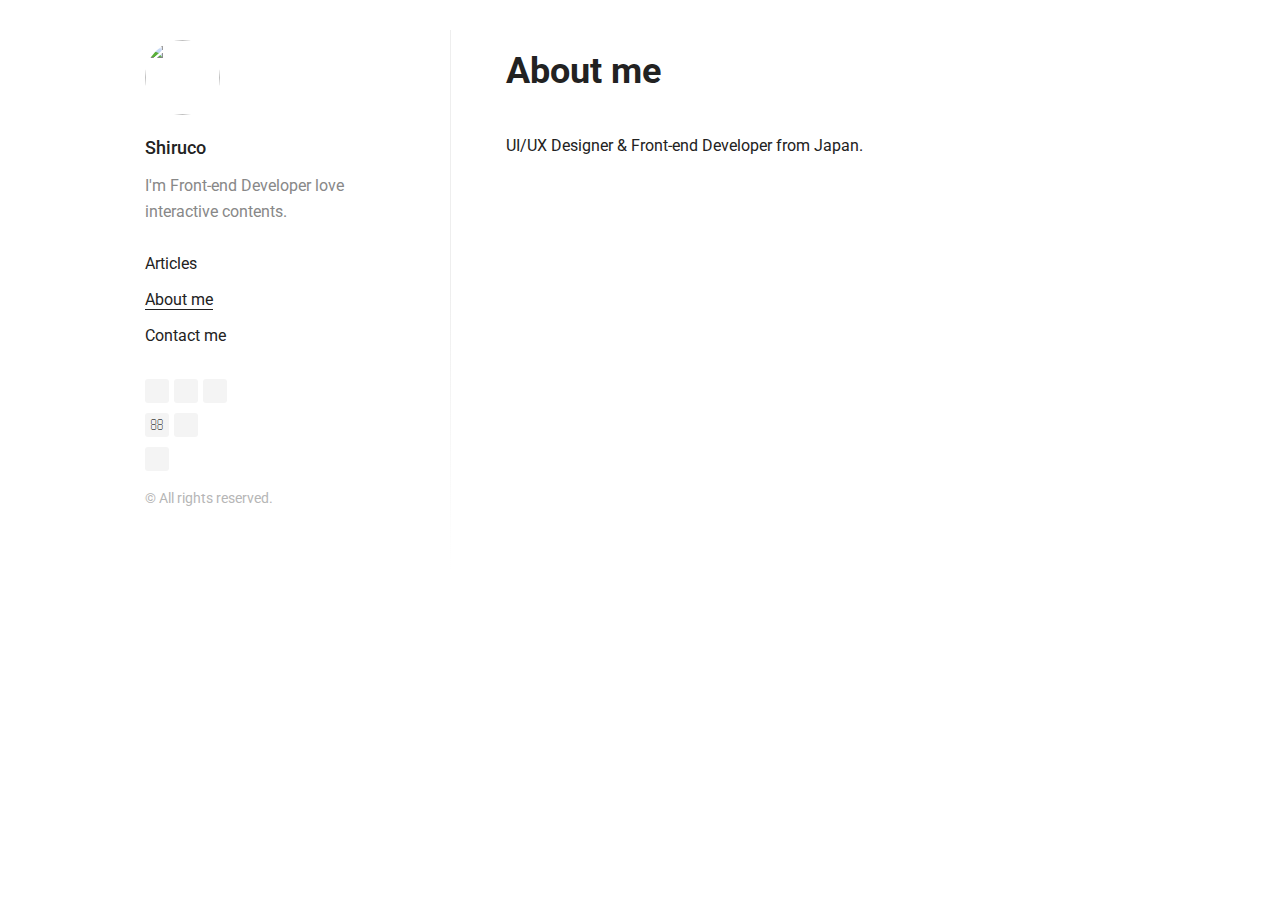
==== commit 75dbd612: "Updates" ====
--- a/about/index.html
+++ b/about/index.html
@@ -3,4 +3,4 @@
  *  Font Awesome 4.5.0 by @davegandy - http://fontawesome.io - @fontawesome
  *  License - http://fontawesome.io/license (Font: SIL OFL 1.1, CSS: MIT License)
  */@font-face{font-family:FontAwesome;src:url(/shiruco-log/32400f4e08932a94d8bfd2422702c446.eot);src:url(/shiruco-log/32400f4e08932a94d8bfd2422702c446.eot?#iefix&v=4.5.0) format("embedded-opentype"),url(/shiruco-log/db812d8a70a4e88e888744c1c9a27e89.woff2) format("woff2"),url(/shiruco-log/a35720c2fed2c7f043bc7e4ffb45e073.woff) format("woff"),url(/shiruco-log/a3de2170e4e9df77161ea5d3f31b2668.ttf) format("truetype"),url([data-uri]) format("svg");font-weight:400;font-style:normal}.fa{display:inline-block;font:normal normal normal 14px/1 FontAwesome;font-size:inherit;text-rendering:auto;-webkit-font-smoothing:antialiased;-moz-osx-font-smoothing:grayscale}.fa-lg{font-size:1.33333333em;line-height:.75em;vertical-align:-15%}.fa-2x{font-size:2em}.fa-3x{font-size:3em}.fa-4x{font-size:4em}.fa-5x{font-size:5em}.fa-fw{width:1.28571429em;text-align:center}.fa-ul{padding-left:0;margin-left:2.14285714em;list-style-type:none}.fa-ul>li{position:relative}.fa-li{position:absolute;left:-2.14285714em;width:2.14285714em;top:.14285714em;text-align:center}.fa-li.fa-lg{left:-1.85714286em}.fa-border{padding:.2em .25em .15em;border:.08em solid #eee;border-radius:.1em}.fa-pull-left{float:left}.fa-pull-right{float:right}.fa.fa-pull-left{margin-right:.3em}.fa.fa-pull-right{margin-left:.3em}.pull-right{float:right}.pull-left{float:left}.fa.pull-left{margin-right:.3em}.fa.pull-right{margin-left:.3em}.fa-spin{-webkit-animation:fa-spin 2s infinite linear;animation:fa-spin 2s infinite linear}.fa-pulse{-webkit-animation:fa-spin 1s infinite steps(8);animation:fa-spin 1s infinite steps(8)}@-webkit-keyframes fa-spin{0%{-webkit-transform:rotate(0deg);transform:rotate(0deg)}to{-webkit-transform:rotate(359deg);transform:rotate(359deg)}}@keyframes fa-spin{0%{-webkit-transform:rotate(0deg);transform:rotate(0deg)}to{-webkit-transform:rotate(359deg);transform:rotate(359deg)}}.fa-rotate-90{filter:progid:DXImageTransform.Microsoft.BasicImage(rotation=1);-webkit-transform:rotate(90deg);transform:rotate(90deg)}.fa-rotate-180{filter:progid:DXImageTransform.Microsoft.BasicImage(rotation=2);-webkit-transform:rotate(180deg);transform:rotate(180deg)}.fa-rotate-270{filter:progid:DXImageTransform.Microsoft.BasicImage(rotation=3);-webkit-transform:rotate(270deg);transform:rotate(270deg)}.fa-flip-horizontal{filter:progid:DXImageTransform.Microsoft.BasicImage(rotation=0,mirror=1);-webkit-transform:scaleX(-1);transform:scaleX(-1)}.fa-flip-vertical{filter:progid:DXImageTransform.Microsoft.BasicImage(rotation=2,mirror=1);-webkit-transform:scaleY(-1);transform:scaleY(-1)}:root .fa-flip-horizontal,:root .fa-flip-vertical,:root .fa-rotate-90,:root .fa-rotate-180,:root .fa-rotate-270{-webkit-filter:none;filter:none}.fa-stack{position:relative;display:inline-block;width:2em;height:2em;line-height:2em;vertical-align:middle}.fa-stack-1x,.fa-stack-2x{position:absolute;left:0;width:100%;text-align:center}.fa-stack-1x{line-height:inherit}.fa-stack-2x{font-size:2em}.fa-inverse{color:#fff}.fa-glass:before{content:"\F000"}.fa-music:before{content:"\F001"}.fa-search:before{content:"\F002"}.fa-envelope-o:before{content:"\F003"}.fa-heart:before{content:"\F004"}.fa-star:before{content:"\F005"}.fa-star-o:before{content:"\F006"}.fa-user:before{content:"\F007"}.fa-film:before{content:"\F008"}.fa-th-large:before{content:"\F009"}.fa-th:before{content:"\F00A"}.fa-th-list:before{content:"\F00B"}.fa-check:before{content:"\F00C"}.fa-close:before,.fa-remove:before,.fa-times:before{content:"\F00D"}.fa-search-plus:before{content:"\F00E"}.fa-search-minus:before{content:"\F010"}.fa-power-off:before{content:"\F011"}.fa-signal:before{content:"\F012"}.fa-cog:before,.fa-gear:before{content:"\F013"}.fa-trash-o:before{content:"\F014"}.fa-home:before{content:"\F015"}.fa-file-o:before{content:"\F016"}.fa-clock-o:before{content:"\F017"}.fa-road:before{content:"\F018"}.fa-download:before{content:"\F019"}.fa-arrow-circle-o-down:before{content:"\F01A"}.fa-arrow-circle-o-up:before{content:"\F01B"}.fa-inbox:before{content:"\F01C"}.fa-play-circle-o:before{content:"\F01D"}.fa-repeat:before,.fa-rotate-right:before{content:"\F01E"}.fa-refresh:before{content:"\F021"}.fa-list-alt:before{content:"\F022"}.fa-lock:before{content:"\F023"}.fa-flag:before{content:"\F024"}.fa-headphones:before{content:"\F025"}.fa-volume-off:before{content:"\F026"}.fa-volume-down:before{content:"\F027"}.fa-volume-up:before{content:"\F028"}.fa-qrcode:before{content:"\F029"}.fa-barcode:before{content:"\F02A"}.fa-tag:before{content:"\F02B"}.fa-tags:before{content:"\F02C"}.fa-book:before{content:"\F02D"}.fa-bookmark:before{content:"\F02E"}.fa-print:before{content:"\F02F"}.fa-camera:before{content:"\F030"}.fa-font:before{content:"\F031"}.fa-bold:before{content:"\F032"}.fa-italic:before{content:"\F033"}.fa-text-height:before{content:"\F034"}.fa-text-width:before{content:"\F035"}.fa-align-left:before{content:"\F036"}.fa-align-center:before{content:"\F037"}.fa-align-right:before{content:"\F038"}.fa-align-justify:before{content:"\F039"}.fa-list:before{content:"\F03A"}.fa-dedent:before,.fa-outdent:before{content:"\F03B"}.fa-indent:before{content:"\F03C"}.fa-video-camera:before{content:"\F03D"}.fa-image:before,.fa-photo:before,.fa-picture-o:before{content:"\F03E"}.fa-pencil:before{content:"\F040"}.fa-map-marker:before{content:"\F041"}.fa-adjust:before{content:"\F042"}.fa-tint:before{content:"\F043"}.fa-edit:before,.fa-pencil-square-o:before{content:"\F044"}.fa-share-square-o:before{content:"\F045"}.fa-check-square-o:before{content:"\F046"}.fa-arrows:before{content:"\F047"}.fa-step-backward:before{content:"\F048"}.fa-fast-backward:before{content:"\F049"}.fa-backward:before{content:"\F04A"}.fa-play:before{content:"\F04B"}.fa-pause:before{content:"\F04C"}.fa-stop:before{content:"\F04D"}.fa-forward:before{content:"\F04E"}.fa-fast-forward:before{content:"\F050"}.fa-step-forward:before{content:"\F051"}.fa-eject:before{content:"\F052"}.fa-chevron-left:before{content:"\F053"}.fa-chevron-right:before{content:"\F054"}.fa-plus-circle:before{content:"\F055"}.fa-minus-circle:before{content:"\F056"}.fa-times-circle:before{content:"\F057"}.fa-check-circle:before{content:"\F058"}.fa-question-circle:before{content:"\F059"}.fa-info-circle:before{content:"\F05A"}.fa-crosshairs:before{content:"\F05B"}.fa-times-circle-o:before{content:"\F05C"}.fa-check-circle-o:before{content:"\F05D"}.fa-ban:before{content:"\F05E"}.fa-arrow-left:before{content:"\F060"}.fa-arrow-right:before{content:"\F061"}.fa-arrow-up:before{content:"\F062"}.fa-arrow-down:before{content:"\F063"}.fa-mail-forward:before,.fa-share:before{content:"\F064"}.fa-expand:before{content:"\F065"}.fa-compress:before{content:"\F066"}.fa-plus:before{content:"\F067"}.fa-minus:before{content:"\F068"}.fa-asterisk:before{content:"\F069"}.fa-exclamation-circle:before{content:"\F06A"}.fa-gift:before{content:"\F06B"}.fa-leaf:before{content:"\F06C"}.fa-fire:before{content:"\F06D"}.fa-eye:before{content:"\F06E"}.fa-eye-slash:before{content:"\F070"}.fa-exclamation-triangle:before,.fa-warning:before{content:"\F071"}.fa-plane:before{content:"\F072"}.fa-calendar:before{content:"\F073"}.fa-random:before{content:"\F074"}.fa-comment:before{content:"\F075"}.fa-magnet:before{content:"\F076"}.fa-chevron-up:before{content:"\F077"}.fa-chevron-down:before{content:"\F078"}.fa-retweet:before{content:"\F079"}.fa-shopping-cart:before{content:"\F07A"}.fa-folder:before{content:"\F07B"}.fa-folder-open:before{content:"\F07C"}.fa-arrows-v:before{content:"\F07D"}.fa-arrows-h:before{content:"\F07E"}.fa-bar-chart-o:before,.fa-bar-chart:before{content:"\F080"}.fa-twitter-square:before{content:"\F081"}.fa-facebook-square:before{content:"\F082"}.fa-camera-retro:before{content:"\F083"}.fa-key:before{content:"\F084"}.fa-cogs:before,.fa-gears:before{content:"\F085"}.fa-comments:before{content:"\F086"}.fa-thumbs-o-up:before{content:"\F087"}.fa-thumbs-o-down:before{content:"\F088"}.fa-star-half:before{content:"\F089"}.fa-heart-o:before{content:"\F08A"}.fa-sign-out:before{content:"\F08B"}.fa-linkedin-square:before{content:"\F08C"}.fa-thumb-tack:before{content:"\F08D"}.fa-external-link:before{content:"\F08E"}.fa-sign-in:before{content:"\F090"}.fa-trophy:before{content:"\F091"}.fa-github-square:before{content:"\F092"}.fa-upload:before{content:"\F093"}.fa-lemon-o:before{content:"\F094"}.fa-phone:before{content:"\F095"}.fa-square-o:before{content:"\F096"}.fa-bookmark-o:before{content:"\F097"}.fa-phone-square:before{content:"\F098"}.fa-twitter:before{content:"\F099"}.fa-facebook-f:before,.fa-facebook:before{content:"\F09A"}.fa-github:before{content:"\F09B"}.fa-unlock:before{content:"\F09C"}.fa-credit-card:before{content:"\F09D"}.fa-feed:before,.fa-rss:before{content:"\F09E"}.fa-hdd-o:before{content:"\F0A0"}.fa-bullhorn:before{content:"\F0A1"}.fa-bell:before{content:"\F0F3"}.fa-certificate:before{content:"\F0A3"}.fa-hand-o-right:before{content:"\F0A4"}.fa-hand-o-left:before{content:"\F0A5"}.fa-hand-o-up:before{content:"\F0A6"}.fa-hand-o-down:before{content:"\F0A7"}.fa-arrow-circle-left:before{content:"\F0A8"}.fa-arrow-circle-right:before{content:"\F0A9"}.fa-arrow-circle-up:before{content:"\F0AA"}.fa-arrow-circle-down:before{content:"\F0AB"}.fa-globe:before{content:"\F0AC"}.fa-wrench:before{content:"\F0AD"}.fa-tasks:before{content:"\F0AE"}.fa-filter:before{content:"\F0B0"}.fa-briefcase:before{content:"\F0B1"}.fa-arrows-alt:before{content:"\F0B2"}.fa-group:before,.fa-users:before{content:"\F0C0"}.fa-chain:before,.fa-link:before{content:"\F0C1"}.fa-cloud:before{content:"\F0C2"}.fa-flask:before{content:"\F0C3"}.fa-cut:before,.fa-scissors:before{content:"\F0C4"}.fa-copy:before,.fa-files-o:before{content:"\F0C5"}.fa-paperclip:before{content:"\F0C6"}.fa-floppy-o:before,.fa-save:before{content:"\F0C7"}.fa-square:before{content:"\F0C8"}.fa-bars:before,.fa-navicon:before,.fa-reorder:before{content:"\F0C9"}.fa-list-ul:before{content:"\F0CA"}.fa-list-ol:before{content:"\F0CB"}.fa-strikethrough:before{content:"\F0CC"}.fa-underline:before{content:"\F0CD"}.fa-table:before{content:"\F0CE"}.fa-magic:before{content:"\F0D0"}.fa-truck:before{content:"\F0D1"}.fa-pinterest:before{content:"\F0D2"}.fa-pinterest-square:before{content:"\F0D3"}.fa-google-plus-square:before{content:"\F0D4"}.fa-google-plus:before{content:"\F0D5"}.fa-money:before{content:"\F0D6"}.fa-caret-down:before{content:"\F0D7"}.fa-caret-up:before{content:"\F0D8"}.fa-caret-left:before{content:"\F0D9"}.fa-caret-right:before{content:"\F0DA"}.fa-columns:before{content:"\F0DB"}.fa-sort:before,.fa-unsorted:before{content:"\F0DC"}.fa-sort-desc:before,.fa-sort-down:before{content:"\F0DD"}.fa-sort-asc:before,.fa-sort-up:before{content:"\F0DE"}.fa-envelope:before{content:"\F0E0"}.fa-linkedin:before{content:"\F0E1"}.fa-rotate-left:before,.fa-undo:before{content:"\F0E2"}.fa-gavel:before,.fa-legal:before{content:"\F0E3"}.fa-dashboard:before,.fa-tachometer:before{content:"\F0E4"}.fa-comment-o:before{content:"\F0E5"}.fa-comments-o:before{content:"\F0E6"}.fa-bolt:before,.fa-flash:before{content:"\F0E7"}.fa-sitemap:before{content:"\F0E8"}.fa-umbrella:before{content:"\F0E9"}.fa-clipboard:before,.fa-paste:before{content:"\F0EA"}.fa-lightbulb-o:before{content:"\F0EB"}.fa-exchange:before{content:"\F0EC"}.fa-cloud-download:before{content:"\F0ED"}.fa-cloud-upload:before{content:"\F0EE"}.fa-user-md:before{content:"\F0F0"}.fa-stethoscope:before{content:"\F0F1"}.fa-suitcase:before{content:"\F0F2"}.fa-bell-o:before{content:"\F0A2"}.fa-coffee:before{content:"\F0F4"}.fa-cutlery:before{content:"\F0F5"}.fa-file-text-o:before{content:"\F0F6"}.fa-building-o:before{content:"\F0F7"}.fa-hospital-o:before{content:"\F0F8"}.fa-ambulance:before{content:"\F0F9"}.fa-medkit:before{content:"\F0FA"}.fa-fighter-jet:before{content:"\F0FB"}.fa-beer:before{content:"\F0FC"}.fa-h-square:before{content:"\F0FD"}.fa-plus-square:before{content:"\F0FE"}.fa-angle-double-left:before{content:"\F100"}.fa-angle-double-right:before{content:"\F101"}.fa-angle-double-up:before{content:"\F102"}.fa-angle-double-down:before{content:"\F103"}.fa-angle-left:before{content:"\F104"}.fa-angle-right:before{content:"\F105"}.fa-angle-up:before{content:"\F106"}.fa-angle-down:before{content:"\F107"}.fa-desktop:before{content:"\F108"}.fa-laptop:before{content:"\F109"}.fa-tablet:before{content:"\F10A"}.fa-mobile-phone:before,.fa-mobile:before{content:"\F10B"}.fa-circle-o:before{content:"\F10C"}.fa-quote-left:before{content:"\F10D"}.fa-quote-right:before{content:"\F10E"}.fa-spinner:before{content:"\F110"}.fa-circle:before{content:"\F111"}.fa-mail-reply:before,.fa-reply:before{content:"\F112"}.fa-github-alt:before{content:"\F113"}.fa-folder-o:before{content:"\F114"}.fa-folder-open-o:before{content:"\F115"}.fa-smile-o:before{content:"\F118"}.fa-frown-o:before{content:"\F119"}.fa-meh-o:before{content:"\F11A"}.fa-gamepad:before{content:"\F11B"}.fa-keyboard-o:before{content:"\F11C"}.fa-flag-o:before{content:"\F11D"}.fa-flag-checkered:before{content:"\F11E"}.fa-terminal:before{content:"\F120"}.fa-code:before{content:"\F121"}.fa-mail-reply-all:before,.fa-reply-all:before{content:"\F122"}.fa-star-half-empty:before,.fa-star-half-full:before,.fa-star-half-o:before{content:"\F123"}.fa-location-arrow:before{content:"\F124"}.fa-crop:before{content:"\F125"}.fa-code-fork:before{content:"\F126"}.fa-chain-broken:before,.fa-unlink:before{content:"\F127"}.fa-question:before{content:"\F128"}.fa-info:before{content:"\F129"}.fa-exclamation:before{content:"\F12A"}.fa-superscript:before{content:"\F12B"}.fa-subscript:before{content:"\F12C"}.fa-eraser:before{content:"\F12D"}.fa-puzzle-piece:before{content:"\F12E"}.fa-microphone:before{content:"\F130"}.fa-microphone-slash:before{content:"\F131"}.fa-shield:before{content:"\F132"}.fa-calendar-o:before{content:"\F133"}.fa-fire-extinguisher:before{content:"\F134"}.fa-rocket:before{content:"\F135"}.fa-maxcdn:before{content:"\F136"}.fa-chevron-circle-left:before{content:"\F137"}.fa-chevron-circle-right:before{content:"\F138"}.fa-chevron-circle-up:before{content:"\F139"}.fa-chevron-circle-down:before{content:"\F13A"}.fa-html5:before{content:"\F13B"}.fa-css3:before{content:"\F13C"}.fa-anchor:before{content:"\F13D"}.fa-unlock-alt:before{content:"\F13E"}.fa-bullseye:before{content:"\F140"}.fa-ellipsis-h:before{content:"\F141"}.fa-ellipsis-v:before{content:"\F142"}.fa-rss-square:before{content:"\F143"}.fa-play-circle:before{content:"\F144"}.fa-ticket:before{content:"\F145"}.fa-minus-square:before{content:"\F146"}.fa-minus-square-o:before{content:"\F147"}.fa-level-up:before{content:"\F148"}.fa-level-down:before{content:"\F149"}.fa-check-square:before{content:"\F14A"}.fa-pencil-square:before{content:"\F14B"}.fa-external-link-square:before{content:"\F14C"}.fa-share-square:before{content:"\F14D"}.fa-compass:before{content:"\F14E"}.fa-caret-square-o-down:before,.fa-toggle-down:before{content:"\F150"}.fa-caret-square-o-up:before,.fa-toggle-up:before{content:"\F151"}.fa-caret-square-o-right:before,.fa-toggle-right:before{content:"\F152"}.fa-eur:before,.fa-euro:before{content:"\F153"}.fa-gbp:before{content:"\F154"}.fa-dollar:before,.fa-usd:before{content:"\F155"}.fa-inr:before,.fa-rupee:before{content:"\F156"}.fa-cny:before,.fa-jpy:before,.fa-rmb:before,.fa-yen:before{content:"\F157"}.fa-rouble:before,.fa-rub:before,.fa-ruble:before{content:"\F158"}.fa-krw:before,.fa-won:before{content:"\F159"}.fa-bitcoin:before,.fa-btc:before{content:"\F15A"}.fa-file:before{content:"\F15B"}.fa-file-text:before{content:"\F15C"}.fa-sort-alpha-asc:before{content:"\F15D"}.fa-sort-alpha-desc:before{content:"\F15E"}.fa-sort-amount-asc:before{content:"\F160"}.fa-sort-amount-desc:before{content:"\F161"}.fa-sort-numeric-asc:before{content:"\F162"}.fa-sort-numeric-desc:before{content:"\F163"}.fa-thumbs-up:before{content:"\F164"}.fa-thumbs-down:before{content:"\F165"}.fa-youtube-square:before{content:"\F166"}.fa-youtube:before{content:"\F167"}.fa-xing:before{content:"\F168"}.fa-xing-square:before{content:"\F169"}.fa-youtube-play:before{content:"\F16A"}.fa-dropbox:before{content:"\F16B"}.fa-stack-overflow:before{content:"\F16C"}.fa-instagram:before{content:"\F16D"}.fa-flickr:before{content:"\F16E"}.fa-adn:before{content:"\F170"}.fa-bitbucket:before{content:"\F171"}.fa-bitbucket-square:before{content:"\F172"}.fa-tumblr:before{content:"\F173"}.fa-tumblr-square:before{content:"\F174"}.fa-long-arrow-down:before{content:"\F175"}.fa-long-arrow-up:before{content:"\F176"}.fa-long-arrow-left:before{content:"\F177"}.fa-long-arrow-right:before{content:"\F178"}.fa-apple:before{content:"\F179"}.fa-windows:before{content:"\F17A"}.fa-android:before{content:"\F17B"}.fa-linux:before{content:"\F17C"}.fa-dribbble:before{content:"\F17D"}.fa-skype:before{content:"\F17E"}.fa-foursquare:before{content:"\F180"}.fa-trello:before{content:"\F181"}.fa-female:before{content:"\F182"}.fa-male:before{content:"\F183"}.fa-gittip:before,.fa-gratipay:before{content:"\F184"}.fa-sun-o:before{content:"\F185"}.fa-moon-o:before{content:"\F186"}.fa-archive:before{content:"\F187"}.fa-bug:before{content:"\F188"}.fa-vk:before{content:"\F189"}.fa-weibo:before{content:"\F18A"}.fa-renren:before{content:"\F18B"}.fa-pagelines:before{content:"\F18C"}.fa-stack-exchange:before{content:"\F18D"}.fa-arrow-circle-o-right:before{content:"\F18E"}.fa-arrow-circle-o-left:before{content:"\F190"}.fa-caret-square-o-left:before,.fa-toggle-left:before{content:"\F191"}.fa-dot-circle-o:before{content:"\F192"}.fa-wheelchair:before{content:"\F193"}.fa-vimeo-square:before{content:"\F194"}.fa-try:before,.fa-turkish-lira:before{content:"\F195"}.fa-plus-square-o:before{content:"\F196"}.fa-space-shuttle:before{content:"\F197"}.fa-slack:before{content:"\F198"}.fa-envelope-square:before{content:"\F199"}.fa-wordpress:before{content:"\F19A"}.fa-openid:before{content:"\F19B"}.fa-bank:before,.fa-institution:before,.fa-university:before{content:"\F19C"}.fa-graduation-cap:before,.fa-mortar-board:before{content:"\F19D"}.fa-yahoo:before{content:"\F19E"}.fa-google:before{content:"\F1A0"}.fa-reddit:before{content:"\F1A1"}.fa-reddit-square:before{content:"\F1A2"}.fa-stumbleupon-circle:before{content:"\F1A3"}.fa-stumbleupon:before{content:"\F1A4"}.fa-delicious:before{content:"\F1A5"}.fa-digg:before{content:"\F1A6"}.fa-pied-piper:before{content:"\F1A7"}.fa-pied-piper-alt:before{content:"\F1A8"}.fa-drupal:before{content:"\F1A9"}.fa-joomla:before{content:"\F1AA"}.fa-language:before{content:"\F1AB"}.fa-fax:before{content:"\F1AC"}.fa-building:before{content:"\F1AD"}.fa-child:before{content:"\F1AE"}.fa-paw:before{content:"\F1B0"}.fa-spoon:before{content:"\F1B1"}.fa-cube:before{content:"\F1B2"}.fa-cubes:before{content:"\F1B3"}.fa-behance:before{content:"\F1B4"}.fa-behance-square:before{content:"\F1B5"}.fa-steam:before{content:"\F1B6"}.fa-steam-square:before{content:"\F1B7"}.fa-recycle:before{content:"\F1B8"}.fa-automobile:before,.fa-car:before{content:"\F1B9"}.fa-cab:before,.fa-taxi:before{content:"\F1BA"}.fa-tree:before{content:"\F1BB"}.fa-spotify:before{content:"\F1BC"}.fa-deviantart:before{content:"\F1BD"}.fa-soundcloud:before{content:"\F1BE"}.fa-database:before{content:"\F1C0"}.fa-file-pdf-o:before{content:"\F1C1"}.fa-file-word-o:before{content:"\F1C2"}.fa-file-excel-o:before{content:"\F1C3"}.fa-file-powerpoint-o:before{content:"\F1C4"}.fa-file-image-o:before,.fa-file-photo-o:before,.fa-file-picture-o:before{content:"\F1C5"}.fa-file-archive-o:before,.fa-file-zip-o:before{content:"\F1C6"}.fa-file-audio-o:before,.fa-file-sound-o:before{content:"\F1C7"}.fa-file-movie-o:before,.fa-file-video-o:before{content:"\F1C8"}.fa-file-code-o:before{content:"\F1C9"}.fa-vine:before{content:"\F1CA"}.fa-codepen:before{content:"\F1CB"}.fa-jsfiddle:before{content:"\F1CC"}.fa-life-bouy:before,.fa-life-buoy:before,.fa-life-ring:before,.fa-life-saver:before,.fa-support:before{content:"\F1CD"}.fa-circle-o-notch:before{content:"\F1CE"}.fa-ra:before,.fa-rebel:before{content:"\F1D0"}.fa-empire:before,.fa-ge:before{content:"\F1D1"}.fa-git-square:before{content:"\F1D2"}.fa-git:before{content:"\F1D3"}.fa-hacker-news:before,.fa-y-combinator-square:before,.fa-yc-square:before{content:"\F1D4"}.fa-tencent-weibo:before{content:"\F1D5"}.fa-qq:before{content:"\F1D6"}.fa-wechat:before,.fa-weixin:before{content:"\F1D7"}.fa-paper-plane:before,.fa-send:before{content:"\F1D8"}.fa-paper-plane-o:before,.fa-send-o:before{content:"\F1D9"}.fa-history:before{content:"\F1DA"}.fa-circle-thin:before{content:"\F1DB"}.fa-header:before{content:"\F1DC"}.fa-paragraph:before{content:"\F1DD"}.fa-sliders:before{content:"\F1DE"}.fa-share-alt:before{content:"\F1E0"}.fa-share-alt-square:before{content:"\F1E1"}.fa-bomb:before{content:"\F1E2"}.fa-futbol-o:before,.fa-soccer-ball-o:before{content:"\F1E3"}.fa-tty:before{content:"\F1E4"}.fa-binoculars:before{content:"\F1E5"}.fa-plug:before{content:"\F1E6"}.fa-slideshare:before{content:"\F1E7"}.fa-twitch:before{content:"\F1E8"}.fa-yelp:before{content:"\F1E9"}.fa-newspaper-o:before{content:"\F1EA"}.fa-wifi:before{content:"\F1EB"}.fa-calculator:before{content:"\F1EC"}.fa-paypal:before{content:"\F1ED"}.fa-google-wallet:before{content:"\F1EE"}.fa-cc-visa:before{content:"\F1F0"}.fa-cc-mastercard:before{content:"\F1F1"}.fa-cc-discover:before{content:"\F1F2"}.fa-cc-amex:before{content:"\F1F3"}.fa-cc-paypal:before{content:"\F1F4"}.fa-cc-stripe:before{content:"\F1F5"}.fa-bell-slash:before{content:"\F1F6"}.fa-bell-slash-o:before{content:"\F1F7"}.fa-trash:before{content:"\F1F8"}.fa-copyright:before{content:"\F1F9"}.fa-at:before{content:"\F1FA"}.fa-eyedropper:before{content:"\F1FB"}.fa-paint-brush:before{content:"\F1FC"}.fa-birthday-cake:before{content:"\F1FD"}.fa-area-chart:before{content:"\F1FE"}.fa-pie-chart:before{content:"\F200"}.fa-line-chart:before{content:"\F201"}.fa-lastfm:before{content:"\F202"}.fa-lastfm-square:before{content:"\F203"}.fa-toggle-off:before{content:"\F204"}.fa-toggle-on:before{content:"\F205"}.fa-bicycle:before{content:"\F206"}.fa-bus:before{content:"\F207"}.fa-ioxhost:before{content:"\F208"}.fa-angellist:before{content:"\F209"}.fa-cc:before{content:"\F20A"}.fa-ils:before,.fa-shekel:before,.fa-sheqel:before{content:"\F20B"}.fa-meanpath:before{content:"\F20C"}.fa-buysellads:before{content:"\F20D"}.fa-connectdevelop:before{content:"\F20E"}.fa-dashcube:before{content:"\F210"}.fa-forumbee:before{content:"\F211"}.fa-leanpub:before{content:"\F212"}.fa-sellsy:before{content:"\F213"}.fa-shirtsinbulk:before{content:"\F214"}.fa-simplybuilt:before{content:"\F215"}.fa-skyatlas:before{content:"\F216"}.fa-cart-plus:before{content:"\F217"}.fa-cart-arrow-down:before{content:"\F218"}.fa-diamond:before{content:"\F219"}.fa-ship:before{content:"\F21A"}.fa-user-secret:before{content:"\F21B"}.fa-motorcycle:before{content:"\F21C"}.fa-street-view:before{content:"\F21D"}.fa-heartbeat:before{content:"\F21E"}.fa-venus:before{content:"\F221"}.fa-mars:before{content:"\F222"}.fa-mercury:before{content:"\F223"}.fa-intersex:before,.fa-transgender:before{content:"\F224"}.fa-transgender-alt:before{content:"\F225"}.fa-venus-double:before{content:"\F226"}.fa-mars-double:before{content:"\F227"}.fa-venus-mars:before{content:"\F228"}.fa-mars-stroke:before{content:"\F229"}.fa-mars-stroke-v:before{content:"\F22A"}.fa-mars-stroke-h:before{content:"\F22B"}.fa-neuter:before{content:"\F22C"}.fa-genderless:before{content:"\F22D"}.fa-facebook-official:before{content:"\F230"}.fa-pinterest-p:before{content:"\F231"}.fa-whatsapp:before{content:"\F232"}.fa-server:before{content:"\F233"}.fa-user-plus:before{content:"\F234"}.fa-user-times:before{content:"\F235"}.fa-bed:before,.fa-hotel:before{content:"\F236"}.fa-viacoin:before{content:"\F237"}.fa-train:before{content:"\F238"}.fa-subway:before{content:"\F239"}.fa-medium:before{content:"\F23A"}.fa-y-combinator:before,.fa-yc:before{content:"\F23B"}.fa-optin-monster:before{content:"\F23C"}.fa-opencart:before{content:"\F23D"}.fa-expeditedssl:before{content:"\F23E"}.fa-battery-4:before,.fa-battery-full:before{content:"\F240"}.fa-battery-3:before,.fa-battery-three-quarters:before{content:"\F241"}.fa-battery-2:before,.fa-battery-half:before{content:"\F242"}.fa-battery-1:before,.fa-battery-quarter:before{content:"\F243"}.fa-battery-0:before,.fa-battery-empty:before{content:"\F244"}.fa-mouse-pointer:before{content:"\F245"}.fa-i-cursor:before{content:"\F246"}.fa-object-group:before{content:"\F247"}.fa-object-ungroup:before{content:"\F248"}.fa-sticky-note:before{content:"\F249"}.fa-sticky-note-o:before{content:"\F24A"}.fa-cc-jcb:before{content:"\F24B"}.fa-cc-diners-club:before{content:"\F24C"}.fa-clone:before{content:"\F24D"}.fa-balance-scale:before{content:"\F24E"}.fa-hourglass-o:before{content:"\F250"}.fa-hourglass-1:before,.fa-hourglass-start:before{content:"\F251"}.fa-hourglass-2:before,.fa-hourglass-half:before{content:"\F252"}.fa-hourglass-3:before,.fa-hourglass-end:before{content:"\F253"}.fa-hourglass:before{content:"\F254"}.fa-hand-grab-o:before,.fa-hand-rock-o:before{content:"\F255"}.fa-hand-paper-o:before,.fa-hand-stop-o:before{content:"\F256"}.fa-hand-scissors-o:before{content:"\F257"}.fa-hand-lizard-o:before{content:"\F258"}.fa-hand-spock-o:before{content:"\F259"}.fa-hand-pointer-o:before{content:"\F25A"}.fa-hand-peace-o:before{content:"\F25B"}.fa-trademark:before{content:"\F25C"}.fa-registered:before{content:"\F25D"}.fa-creative-commons:before{content:"\F25E"}.fa-gg:before{content:"\F260"}.fa-gg-circle:before{content:"\F261"}.fa-tripadvisor:before{content:"\F262"}.fa-odnoklassniki:before{content:"\F263"}.fa-odnoklassniki-square:before{content:"\F264"}.fa-get-pocket:before{content:"\F265"}.fa-wikipedia-w:before{content:"\F266"}.fa-safari:before{content:"\F267"}.fa-chrome:before{content:"\F268"}.fa-firefox:before{content:"\F269"}.fa-opera:before{content:"\F26A"}.fa-internet-explorer:before{content:"\F26B"}.fa-television:before,.fa-tv:before{content:"\F26C"}.fa-contao:before{content:"\F26D"}.fa-500px:before{content:"\F26E"}.fa-amazon:before{content:"\F270"}.fa-calendar-plus-o:before{content:"\F271"}.fa-calendar-minus-o:before{content:"\F272"}.fa-calendar-times-o:before{content:"\F273"}.fa-calendar-check-o:before{content:"\F274"}.fa-industry:before{content:"\F275"}.fa-map-pin:before{content:"\F276"}.fa-map-signs:before{content:"\F277"}.fa-map-o:before{content:"\F278"}.fa-map:before{content:"\F279"}.fa-commenting:before{content:"\F27A"}.fa-commenting-o:before{content:"\F27B"}.fa-houzz:before{content:"\F27C"}.fa-vimeo:before{content:"\F27D"}.fa-black-tie:before{content:"\F27E"}.fa-fonticons:before{content:"\F280"}.fa-reddit-alien:before{content:"\F281"}.fa-edge:before{content:"\F282"}.fa-credit-card-alt:before{content:"\F283"}.fa-codiepie:before{content:"\F284"}.fa-modx:before{content:"\F285"}.fa-fort-awesome:before{content:"\F286"}.fa-usb:before{content:"\F287"}.fa-product-hunt:before{content:"\F288"}.fa-mixcloud:before{content:"\F289"}.fa-scribd:before{content:"\F28A"}.fa-pause-circle:before{content:"\F28B"}.fa-pause-circle-o:before{content:"\F28C"}.fa-stop-circle:before{content:"\F28D"}.fa-stop-circle-o:before{content:"\F28E"}.fa-shopping-bag:before{content:"\F290"}.fa-shopping-basket:before{content:"\F291"}.fa-hashtag:before{content:"\F292"}.fa-bluetooth:before{content:"\F293"}.fa-bluetooth-b:before{content:"\F294"}.fa-percent:before{content:"\F295"}.sidebar{width:calc(99.9% * 1/3 - 20px)}.sidebar:nth-child(1n){float:left;margin-right:30px;clear:none}.sidebar:last-child{margin-right:0}.sidebar:nth-child(3n){margin-right:0;float:right}.sidebar:nth-child(3n+1){clear:both}.sidebar .sidebar-inner{position:relative;padding:40px}.sidebar .sidebar-inner:after{background:#eee;background:-webkit-linear-gradient(top,#eee,#eee 48%,#fff);background:linear-gradient(180deg,#eee 0,#eee 48%,#fff);position:absolute;content:"";width:1px;height:540px;top:30px;right:-10px;bottom:0}.sidebar .sidebar-inner img{display:inline-block;margin-bottom:0;border-radius:50%;background-clip:padding-box}.sidebar .sidebar-inner h1,.sidebar .sidebar-inner h2{font-size:18px;font-weight:500;line-height:18px;margin:20px 0 10px}.sidebar .sidebar-inner p{color:#888;font-size:16px;line-height:26px;margin-bottom:26px}.sidebar .sidebar-inner p.copyright{color:#b6b6b6;font-size:14px}@media (max-width:1100px){.sidebar .sidebar-inner{padding:35px 20px 0}.sidebar{width:calc(99.9% * 1/2 - 15px)}.sidebar:nth-child(1n){float:left;margin-right:30px;clear:none}.sidebar:last-child{margin-right:0}.sidebar:nth-child(2n){margin-right:0;float:right}.sidebar:nth-child(odd){clear:both}}@media (max-width:900px){.sidebar{width:calc(99.9% * 5/12 - 17.5px)}.sidebar:nth-child(1n){float:left;margin-right:30px;clear:none}.sidebar:last-child{margin-right:0}.sidebar:nth-child(12n){margin-right:0;float:right}.sidebar:nth-child(12n+1){clear:both}.sidebar .sidebar-inner{padding:30px 20px 0}}@media (max-width:500px){.sidebar{width:calc(99.9% * 1 - 0px)}.sidebar:nth-child(1n){float:left;margin-right:30px;clear:none}.sidebar:last-child{margin-right:0}.sidebar:nth-child(undefinedn){margin-right:0;float:right}.sidebar:nth-child(undefinedn+1){clear:both}.sidebar .sidebar-inner{padding:25px 20px 0}.sidebar .sidebar-inner:after{display:none}}.blog-page{margin-bottom:40px}.blog-page h1{font-size:calc(20px + 16 * ((100vw - 420px) / 860));margin-top:0}@media screen and (min-width:1280px){.blog-page h1{font-size:36px}}@media screen and (max-width:420px){.blog-page h1{font-size:20px}}.blog-page p{font-size:16px;line-height:26px;margin-bottom:26px}@media (max-width:900px){.blog-single .footer,.blog-single .text{padding:0 15px}}</style></head><body><div id="react-mount"><div class="wrapper" data-reactroot="" data-reactid="1" data-react-checksum="-1305325488"><div data-reactid="2"><!-- react-empty: 3 --><div data-reactid="4"><div class="sidebar" data-reactid="5"><div class="sidebar-inner" data-reactid="6"><div class="blog-details" data-reactid="7"><header data-reactid="8"><header data-reactid="9"><a style="text-decoration:none;border-bottom:none;outline:none;" href="/shiruco-log/" data-reactid="10"><img src="/shiruco-log/shiruco-log/3e7d06528928c2afbd12983479cbe7b5.jpg" width="75" height="75" data-reactid="11"/></a><h2 data-reactid="12"><a style="text-decoration:none;border-bottom:none;color:inherit;" href="/shiruco-log/" data-reactid="13"><!-- react-text: 14 --> <!-- /react-text --><!-- react-text: 15 -->Shiruco<!-- /react-text --><!-- react-text: 16 --> <!-- /react-text --></a></h2><p data-reactid="17">I&#x27;m Front-end Developer love interactive contents.</p></header></header></div><div class="blog-options" data-reactid="18"><nav class="blog-nav" data-reactid="19"><ul data-reactid="20"><li data-reactid="21"><a href="/shiruco-log/" data-reactid="22"> Articles</a></li><li data-reactid="23"><a href="/shiruco-log/about/" class="current" data-reactid="24"> About me</a></li><li data-reactid="25"><a href="/shiruco-log/contact/" data-reactid="26"> Contact me</a></li></ul></nav><footer data-reactid="27"><div class="blog-social" data-reactid="28"><ul data-reactid="29"><li data-reactid="30"><a href="https://twitter.com/shiruco621" data-reactid="31"><i class="fa fa-twitter" data-reactid="32"></i></a></li><li data-reactid="33"><a href="https://github.com/shiruco" data-reactid="34"><i class="fa fa-github-alt" data-reactid="35"></i></a></li><li data-reactid="36"><a data-reactid="37"><i class="fa fa-vk" data-reactid="38"></i></a></li></ul><ul data-reactid="39"><li data-reactid="40"><a href="shiruco621@gmail.com" data-reactid="41"><i class="fa fa-envelope-o" data-reactid="42"></i></a></li><li data-reactid="43"><a data-reactid="44"><i class="fa fa-paper-plane" data-reactid="45"></i></a></li></ul><ul data-reactid="46"><li data-reactid="47"><a data-reactid="48"><i class="fa fa-rss" data-reactid="49"></i></a></li></ul></div><p class="copyright" data-reactid="50">© All rights reserved.</p></footer></div></div></div><div class="content" data-reactid="51"><div class="main" data-reactid="52"><div class="main-inner" data-reactid="53"><div class="blog-page" data-reactid="54"><div class="text" data-reactid="55"><h1 data-reactid="56">About me</h1><div data-reactid="57"><p>UI/UX Designer &amp; Front-end Developer from Japan.</p>
-</div></div></div></div></div></div></div></div></div></div><script src="/shiruco-log/bundle.js?t=1485694149674"></script></body></html>+</div></div></div></div></div></div></div></div></div></div><script src="/shiruco-log/bundle.js?t=1485773952073"></script></body></html>